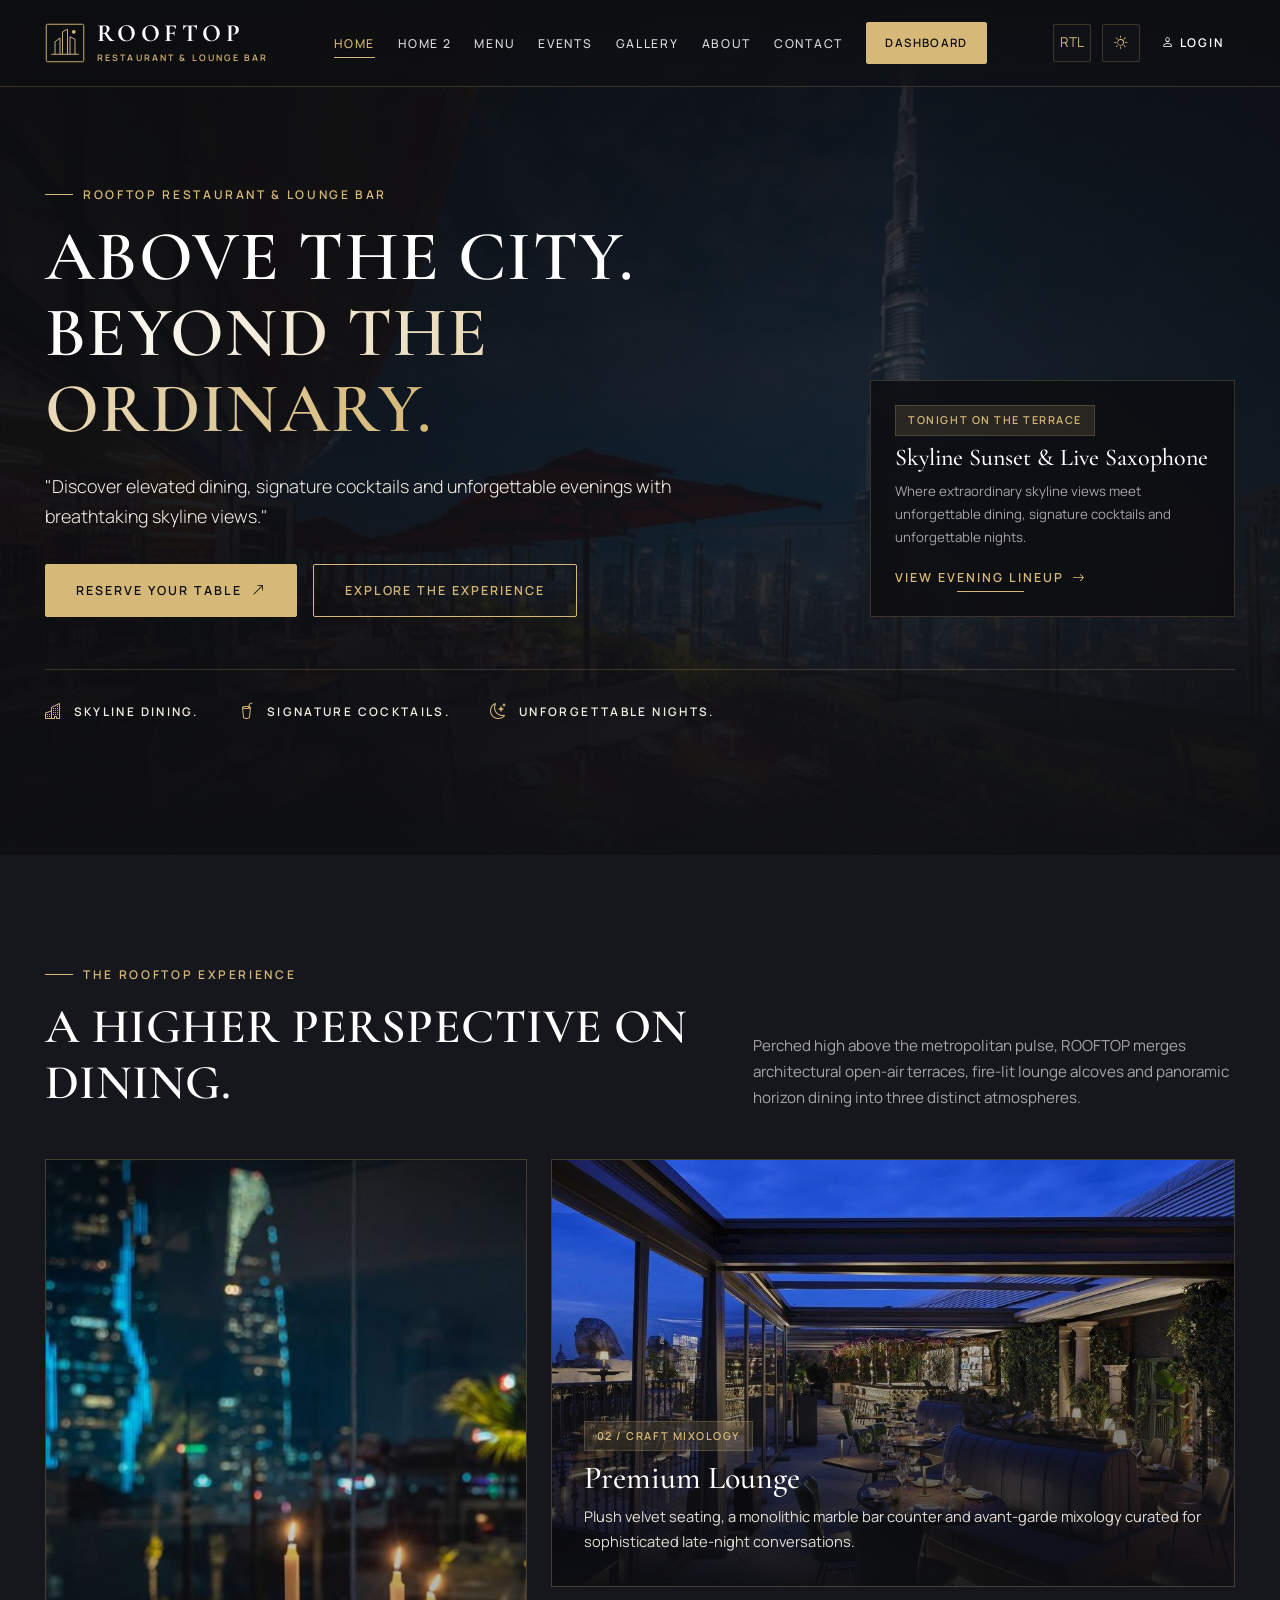
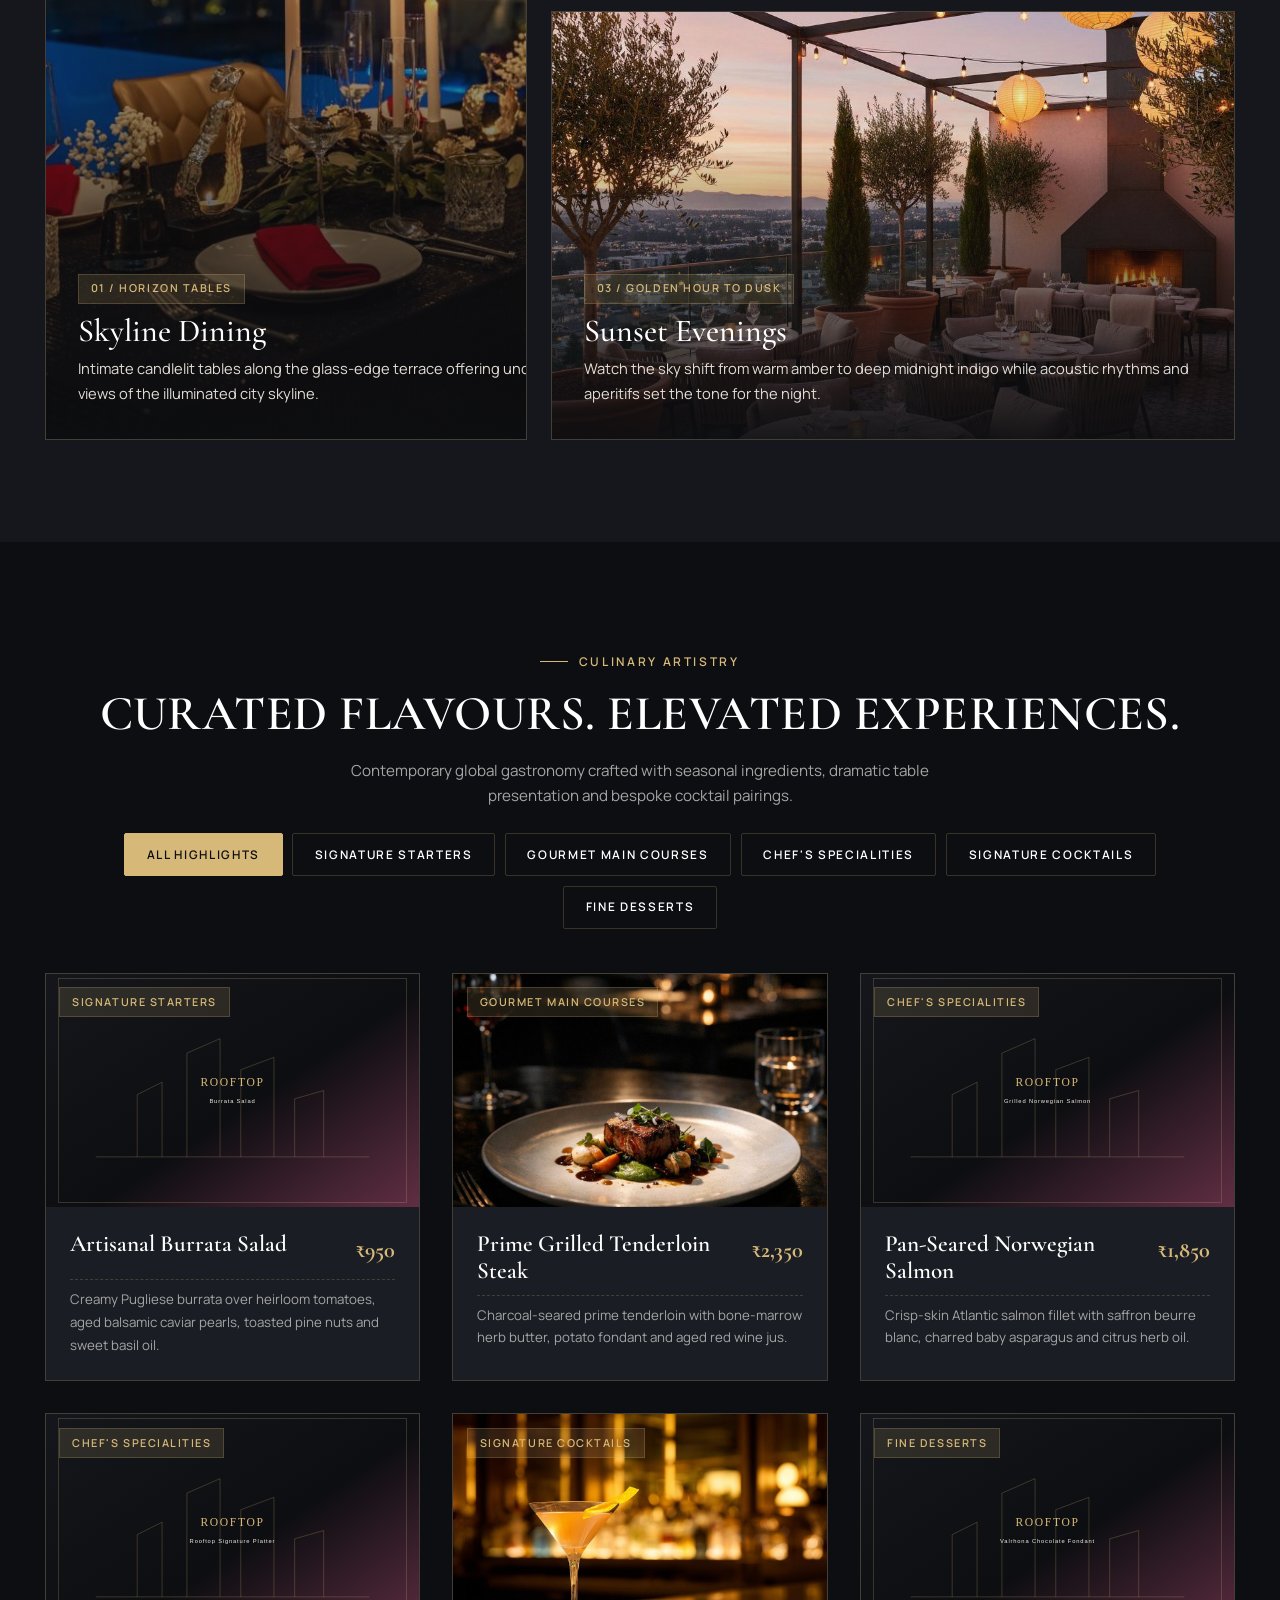
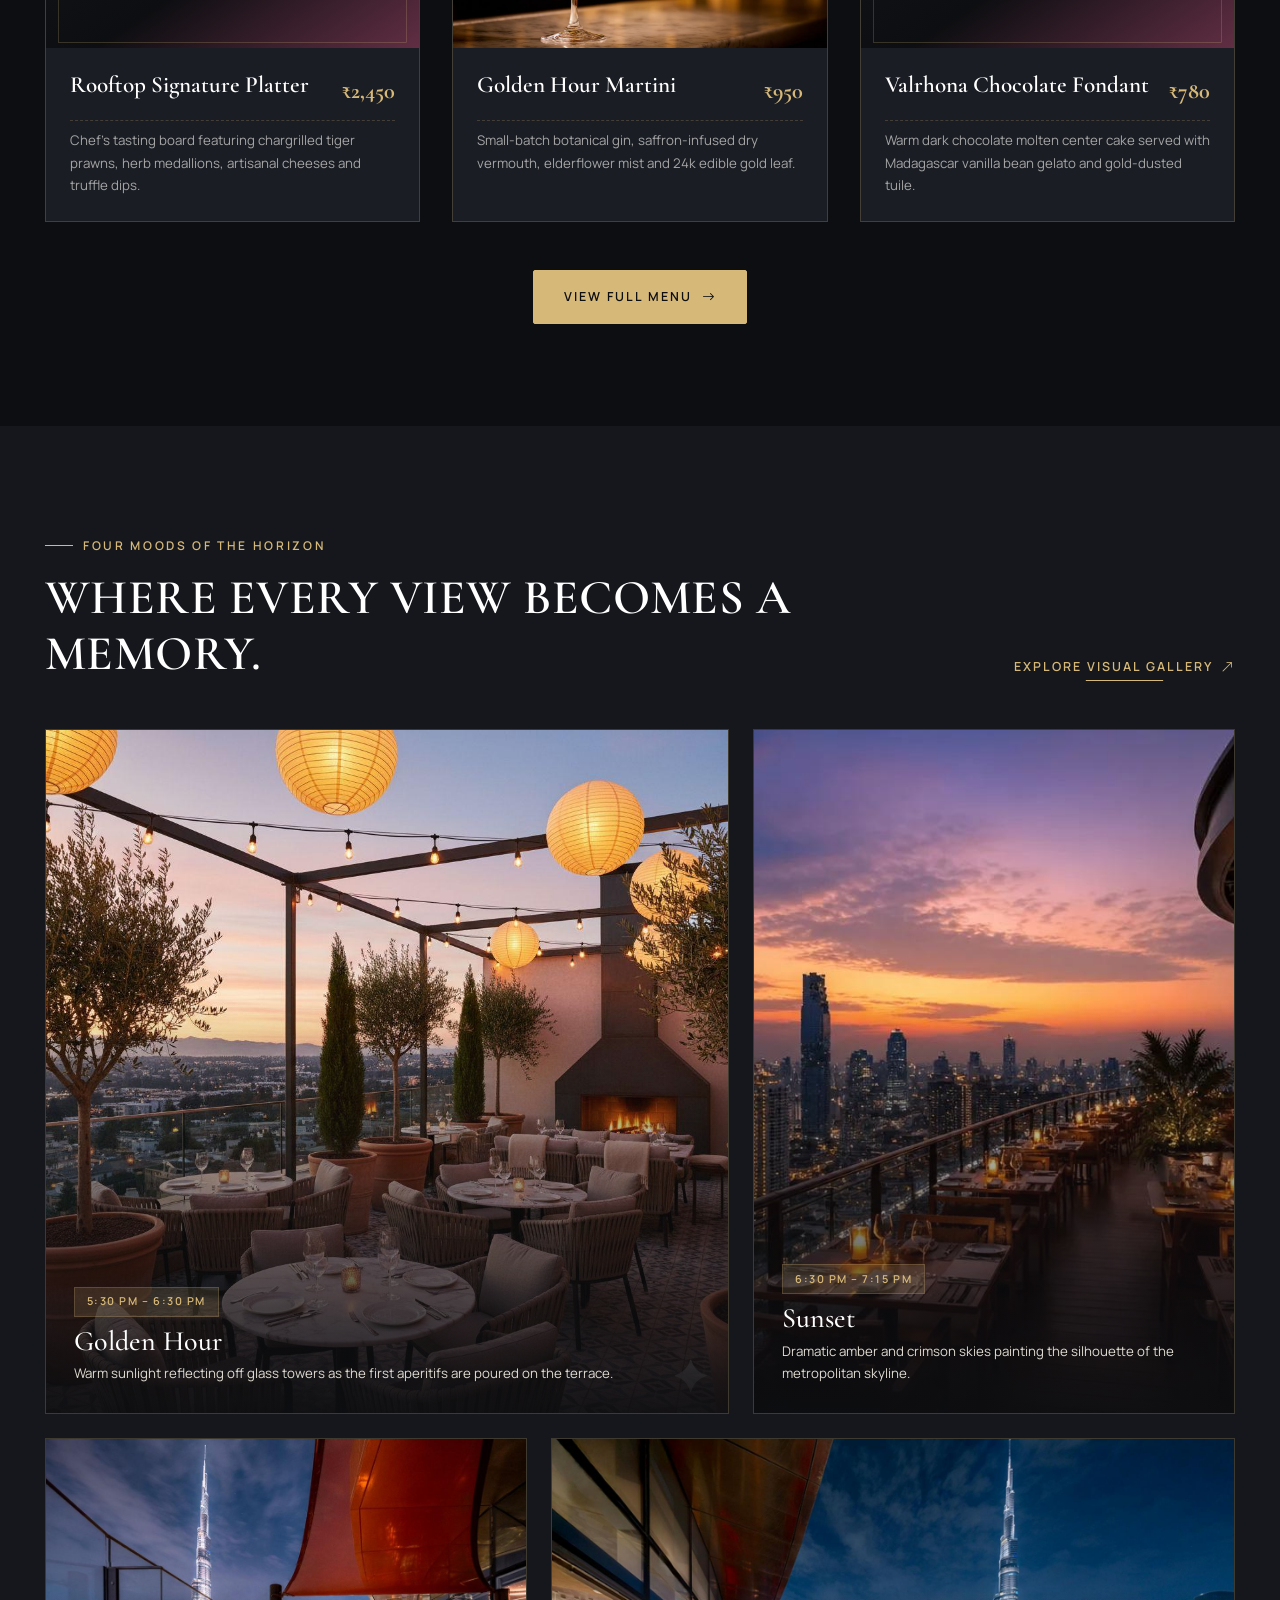
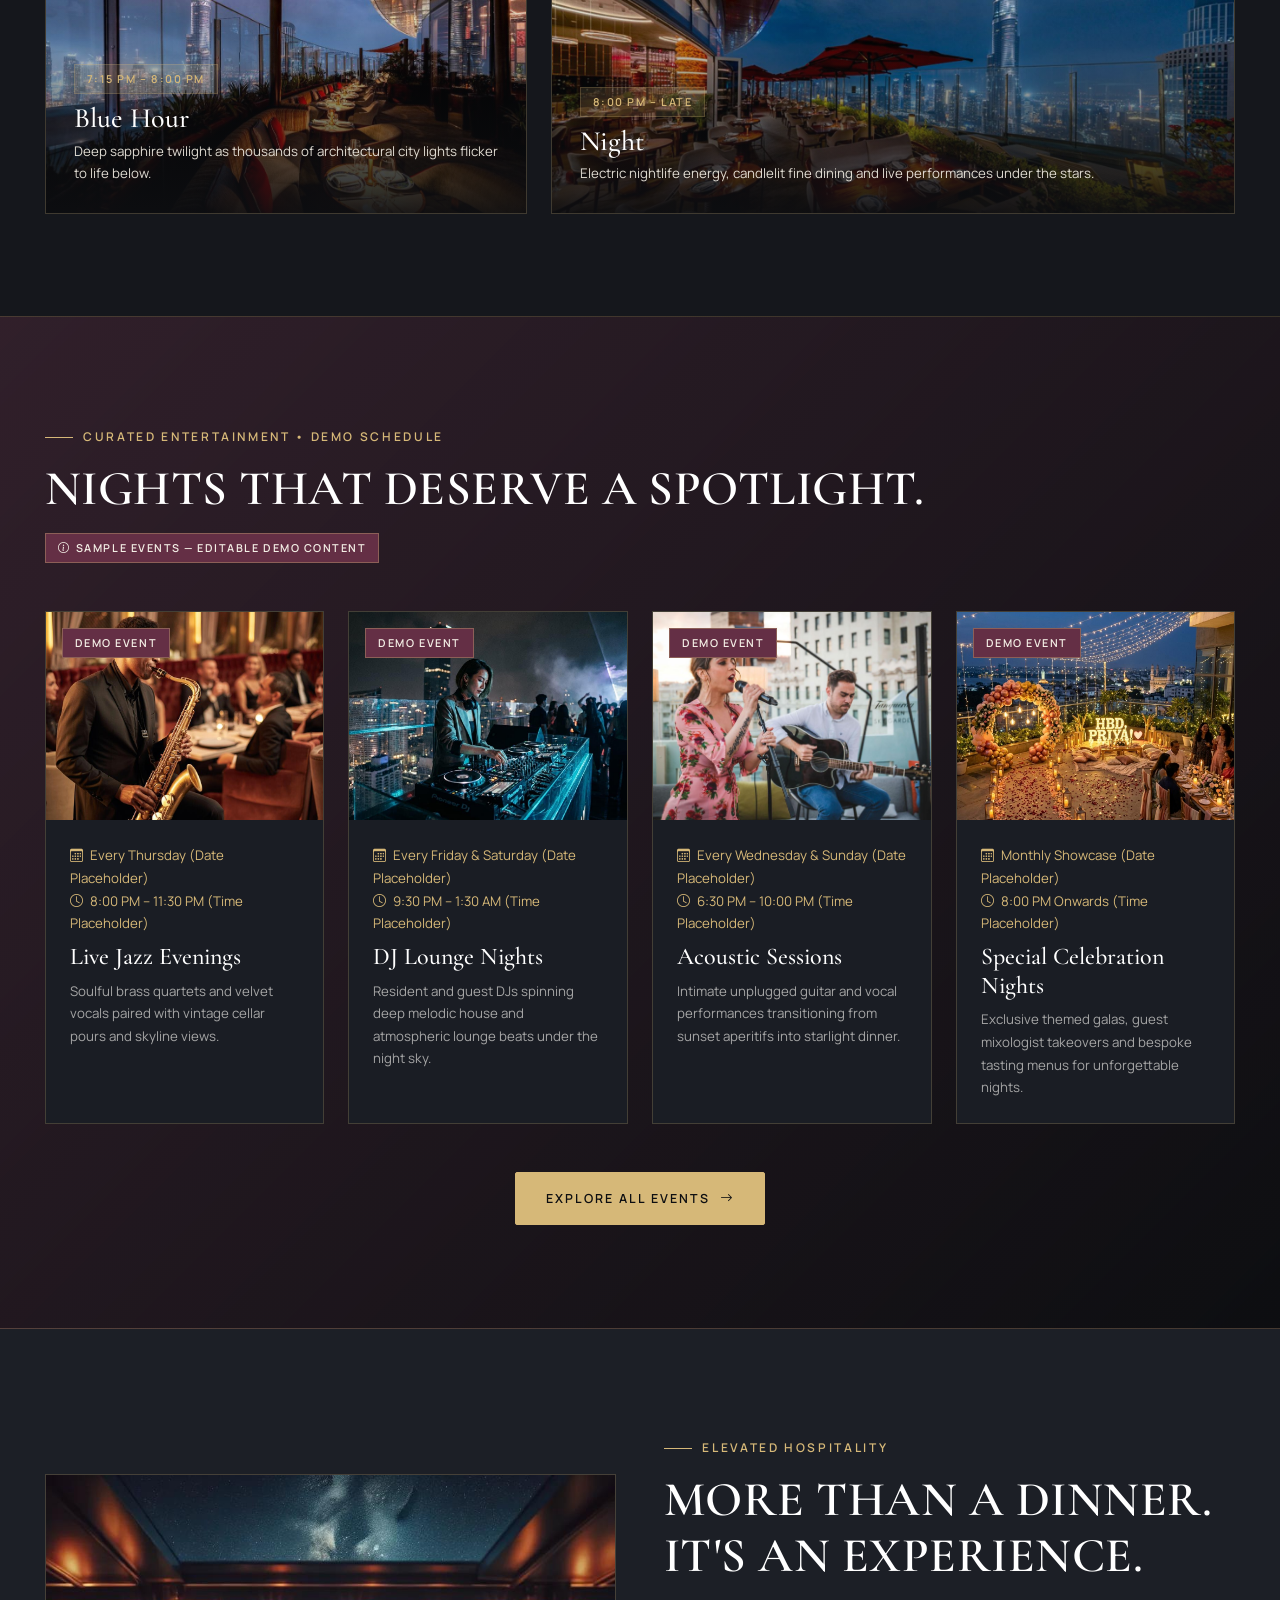
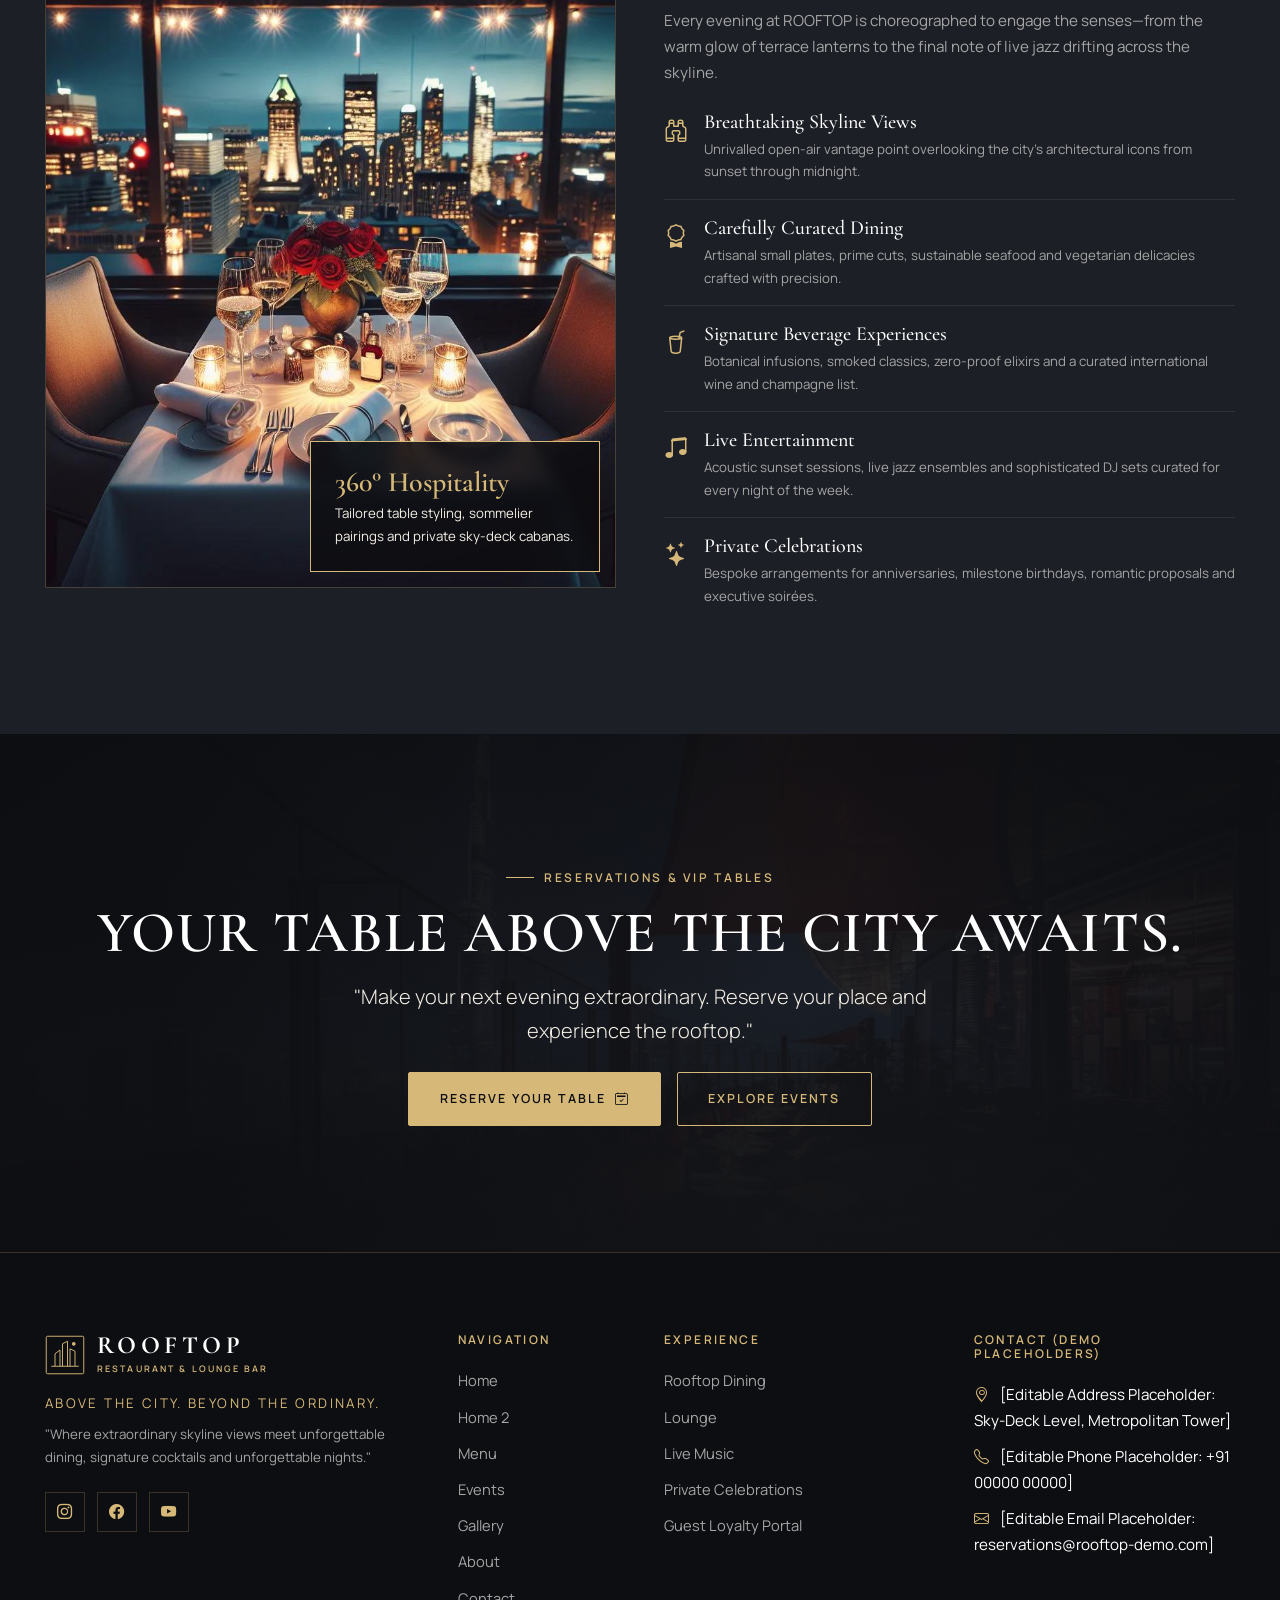
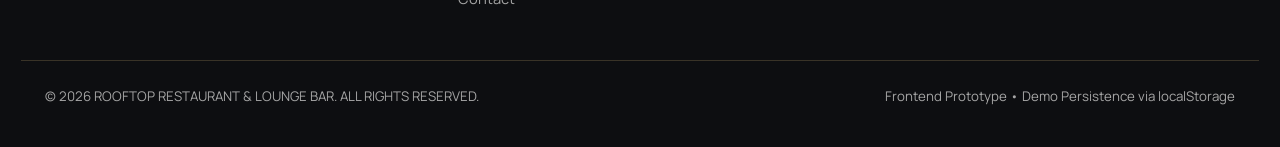
==== index.html @ e239f297 "Initial commit: Rooftop Restaurant & Lounge Bar luxury web experience" ====
<!DOCTYPE html>
<html lang="en" data-theme="dark" dir="ltr">
<head>
  <meta charset="UTF-8">
  <meta name="viewport" content="width=device-width, initial-scale=1.0">
  <title>ROOFTOP — Restaurant &amp; Lounge Bar | Above The City. Beyond The Ordinary.</title>
  <meta name="description" content="Where extraordinary skyline views meet unforgettable dining, signature cocktails and unforgettable nights.">
  <!-- Bootstrap 5 & Bootstrap Icons CDN -->
  <link href="https://cdn.jsdelivr.net/npm/bootstrap@5.3.3/dist/css/bootstrap.min.css" rel="stylesheet">
  <link href="https://cdn.jsdelivr.net/npm/bootstrap-icons@1.11.3/font/bootstrap-icons.min.css" rel="stylesheet">
  <!-- Custom Rooftop Stylesheet -->
  <link rel="stylesheet" href="assets/css/style.css">
</head>
<body>

  <!-- ========================================================================
       GLOBAL STICKY HEADER & NAVIGATION (SECTION 9)
       ======================================================================== -->
  <header class="site-header">
    <div class="container-luxury">
      <nav class="navbar-rooftop" aria-label="Primary Navigation">
        <!-- LEFT: Brand Logo -->
        <a href="index.html" class="brand-logo" aria-label="ROOFTOP Restaurant & Lounge Bar Home">
          <svg class="brand-logo-icon" viewBox="0 0 64 64" fill="none" xmlns="http://www.w3.org/2000/svg">
            <rect x="2" y="2" width="60" height="60" rx="2" stroke="#D6B878" stroke-width="1.5"/>
            <path d="M10 50H54" stroke="#D6B878" stroke-width="1.5"/>
            <path d="M16 50V30L24 24V50" stroke="#D6B878" stroke-width="1.5"/>
            <path d="M28 50V14L36 10V50" stroke="#D6B878" stroke-width="1.5"/>
            <path d="M40 50V22L48 26V50" stroke="#D6B878" stroke-width="1.5"/>
            <circle cx="46" cy="14" r="3" fill="#D6B878"/>
          </svg>
          <div class="brand-logo-text">
            <span class="brand-wordmark">ROOFTOP</span>
            <span class="brand-subtitle">RESTAURANT &amp; LOUNGE BAR</span>
          </div>
        </a>

        <!-- CENTER: Navigation Links -->
        <ul class="nav-center">
          <li><a href="index.html" class="nav-link-rooftop active">Home</a></li>
          <li><a href="home-2.html" class="nav-link-rooftop">Home 2</a></li>
          <li><a href="menu.html" class="nav-link-rooftop">Menu</a></li>
          <li><a href="events.html" class="nav-link-rooftop">Events</a></li>
          <li><a href="gallery.html" class="nav-link-rooftop">Gallery</a></li>
          <li><a href="about.html" class="nav-link-rooftop">About</a></li>
          <li><a href="contact.html" class="nav-link-rooftop">Contact</a></li>
          <li><a href="dashboard.html" class="btn-gold btn-header-reserve">Dashboard</a></li>
        </ul>

        <!-- RIGHT: Controls & CTA -->
        <div class="nav-actions">
          <button type="button" class="icon-btn" data-rtl-toggle title="Toggle LTR/RTL Direction">
            <span class="dir-label">RTL</span>
          </button>
          <button type="button" class="icon-btn" data-theme-toggle title="Toggle Dark/Light Mode">
            <i class="bi bi-sun"></i>
          </button>
          <a href="login.html" class="nav-login-link"><i class="bi bi-person me-1"></i>Login</a>
          <button type="button" class="hamburger-btn" id="mobileMenuOpenBtn" aria-label="Open Navigation Menu">
            <i class="bi bi-list"></i>
          </button>
        </div>
      </nav>
    </div>
  </header>

  <!-- Mobile Slide-Out Navigation Drawer -->
  <div class="mobile-menu-backdrop" id="mobileMenuBackdrop"></div>
  <aside class="mobile-menu-drawer" id="mobileMenuDrawer" aria-label="Mobile Navigation">
    <div>
      <div class="d-flex justify-content-between align-items-center pb-3 border-bottom" style="border-color: var(--subtle-border) !important;">
        <div class="brand-logo-text">
          <span class="brand-wordmark">ROOFTOP</span>
          <span class="brand-subtitle">RESTAURANT &amp; LOUNGE BAR</span>
        </div>
        <button type="button" class="icon-btn" id="mobileMenuCloseBtn" aria-label="Close Navigation Menu">
          <i class="bi bi-x-lg"></i>
        </button>
      </div>
      <ul class="mobile-nav-list">
        <li><a href="index.html" class="active">Home</a></li>
        <li><a href="home-2.html">Home 2</a></li>
        <li><a href="menu.html">Menu</a></li>
        <li><a href="events.html">Events</a></li>
        <li><a href="gallery.html">Gallery</a></li>
        <li><a href="about.html">About</a></li>
        <li><a href="contact.html">Contact</a></li>
        <li><a href="dashboard.html">Dashboard</a></li>
        <li><a href="login.html"><i class="bi bi-person-circle me-2" style="color:var(--champagne-gold);"></i>Guest Login</a></li>
      </ul>
    </div>
    <div class="pt-3 border-top" style="border-color: var(--subtle-border) !important;">
      <div class="d-flex gap-2 mb-3">
        <button type="button" class="btn-outline-gold w-50 py-2" data-theme-toggle>
          <i class="bi bi-sun"></i> <span class="theme-label">Light Mode</span>
        </button>
        <button type="button" class="btn-outline-gold w-50 py-2" data-rtl-toggle>
          <i class="bi bi-arrow-left-right"></i> <span class="dir-label">RTL</span>
        </button>
      </div>
      <a href="dashboard.html" class="btn-gold w-100">Dashboard</a>
    </div>
  </aside>

  <main>
    <!-- ======================================================================
         SECTION 1 – CINEMATIC HERO
         ====================================================================== -->
    <section class="hero-cinematic" id="hero">
      <img
        src="assets/images/wtPnq4hpp196-91-ut2gGsjUrIR59aaTPUdro5xaFZ3MXxIk5LQGh-nlsi5wlh050Wnr9Nrscggp65hdz1TJe1DiX3b5wiIQX87fMlU9rZaU2TKBKEePkoJ7aIToUZP4BgTIUWT-Yyx5eG5lmF3L7rHzE1V9vT93IIAErS6wLcA.jpg"
        alt="Luxury rooftop restaurant overlooking an illuminated metropolitan skyline at dusk"
        class="hero-bg-media"
      >
      <div class="hero-overlay"></div>
      <div class="container-luxury hero-content-wrap">
        <div class="row align-items-end g-5">
          <div class="col-lg-8 reveal-left">
            <span class="eyebrow-label">ROOFTOP RESTAURANT &amp; LOUNGE BAR</span>
            <h1 class="display-hero text-white mb-4">
              ABOVE THE CITY.<br><span class="shimmer-text">BEYOND THE ORDINARY.</span>
            </h1>
            <p class="lead mb-4" style="color: var(--text-secondary); max-width: 640px; font-size: clamp(1.05rem, 1.4vw, 1.28rem);">
              "Discover elevated dining, signature cocktails and unforgettable evenings with breathtaking skyline views."
            </p>
            <div class="d-flex flex-wrap gap-3 pt-2">
              <a href="dashboard.html#book-table" class="btn-gold glow-pulse">
                RESERVE YOUR TABLE <i class="bi bi-arrow-up-right"></i>
              </a>
              <a href="#rooftop-experience" class="btn-outline-gold">
                EXPLORE THE EXPERIENCE
              </a>
            </div>
          </div>
          <div class="col-lg-4 reveal-right">
            <div class="p-4 float-anim theme-overlay-box">
              <span class="badge-gold mb-2">TONIGHT ON THE TERRACE</span>
              <h2 class="h4 text-white mb-2">Skyline Sunset &amp; Live Saxophone</h2>
              <p class="small mb-3" style="color: var(--text-muted);">
                Where extraordinary skyline views meet unforgettable dining, signature cocktails and unforgettable nights.
              </p>
              <a href="events.html" class="link-gold-underline">View Evening Lineup <i class="bi bi-arrow-right"></i></a>
            </div>
          </div>
        </div>

        <!-- Supporting Labels -->
        <div class="hero-pillars">
          <div class="hero-pillar-item">
            <i class="bi bi-buildings"></i>
            <span>SKYLINE DINING.</span>
          </div>
          <div class="hero-pillar-item">
            <i class="bi bi-cup-straw"></i>
            <span>SIGNATURE COCKTAILS.</span>
          </div>
          <div class="hero-pillar-item">
            <i class="bi bi-moon-stars"></i>
            <span>UNFORGETTABLE NIGHTS.</span>
          </div>
        </div>
      </div>
    </section>

    <!-- ======================================================================
         SECTION 2 – THE ROOFTOP EXPERIENCE
         ====================================================================== -->
    <section class="section-padding surface-charcoal" id="rooftop-experience">
      <div class="container-luxury">
        <div class="row align-items-end mb-5 reveal-up">
          <div class="col-lg-7">
            <span class="eyebrow-label">THE ROOFTOP EXPERIENCE</span>
            <h2 class="section-title mb-0">A HIGHER PERSPECTIVE ON DINING.</h2>
          </div>
          <div class="col-lg-5">
            <p class="mb-0">
              Perched high above the metropolitan pulse, ROOFTOP merges architectural open-air terraces, fire-lit lounge alcoves and panoramic horizon dining into three distinct atmospheres.
            </p>
          </div>
        </div>

        <!-- Asymmetric Editorial Composition -->
        <div class="row g-4 align-items-stretch">
          <div class="col-lg-5 reveal-up">
            <article class="experience-showcase-card h-100">
              <div class="experience-img-wrap h-100">
                <img src="assets/images/9_a25Sk84fpLwLm9EvDJhLbFu-DezkTgfqHV6uUKivLFZqjK034Hbjo_qLV6O387MBdL3p3_tE-PMVfAx8OQb3nfrAtUYyRsBMfPYI5VWofXwp_fUxAKQcLyDYmzSwnAg1P2krAx_73VXrEbLPAT2a9UuDPh-9XItAvQYSDtjpE.jpg" alt="Skyline Dining table arrangement overlooking city lights" loading="lazy">
                <div class="experience-card-overlay">
                  <span class="badge-gold align-self-start mb-2">01 / HORIZON TABLES</span>
                  <h3 class="h2">Skyline Dining</h3>
                  <p>Intimate candlelit tables along the glass-edge terrace offering unobstructed 270-degree views of the illuminated city skyline.</p>
                </div>
              </div>
            </article>
          </div>

          <div class="col-lg-7 d-flex flex-column justify-content-between gap-4">
            <article class="experience-showcase-card reveal-up">
              <div class="experience-img-wrap wide">
                <img src="assets/images/NejsC5A0WkcsnYjfz9y_bR_0hlGP7YRjYlTJ5cOm1K8CUF32fPviTnkYiNdeVoB3-_y02E7-h_iMXrbxmy-Or44icJA4lONGrlk-Qx9pMnCtBjZMl-aWF82gcgjWLyEgSeLuau9N_trTWT4uYEbvQLSSgwztFoABZaf24xrCPZunor6I.jpg" alt="Premium Lounge bar counter and ambient lighting" loading="lazy">
                <div class="experience-card-overlay">
                  <span class="badge-gold align-self-start mb-2">02 / CRAFT MIXOLOGY</span>
                  <h3 class="h2">Premium Lounge</h3>
                  <p>Plush velvet seating, a monolithic marble bar counter and avant-garde mixology curated for sophisticated late-night conversations.</p>
                </div>
              </div>
            </article>

            <article class="experience-showcase-card reveal-up">
              <div class="experience-img-wrap wide">
                <img src="assets/images/cfUvCSHR5Fb2Or1LKAvCDDzyltut0Zhfg8geh1tCizTgwVKBopi_Md0ItBJ26IUKwHvDoWYpd8iAVdRe2AXHqfQm0DZ7EM0JECvTSy2y4yYiGLYIySm0nDxQrp7zRJnFkgR-ZE79uZbbl9aNwJGsJgjxraBXN_kaepW2aLsnnQA.jpg" alt="Sunset Evenings on the open-air rooftop terrace" loading="lazy">
                <div class="experience-card-overlay">
                  <span class="badge-gold align-self-start mb-2">03 / GOLDEN HOUR TO DUSK</span>
                  <h3 class="h2">Sunset Evenings</h3>
                  <p>Watch the sky shift from warm amber to deep midnight indigo while acoustic rhythms and aperitifs set the tone for the night.</p>
                </div>
              </div>
            </article>
          </div>
        </div>
      </div>
    </section>

    <!-- ======================================================================
         SECTION 3 – SIGNATURE MENU HIGHLIGHTS
         ====================================================================== -->
    <section class="section-padding surface-deep-black" id="signature-menu">
      <div class="container-luxury">
        <div class="text-center max-w-700 mx-auto mb-4 reveal-up">
          <span class="eyebrow-label">CULINARY ARTISTRY</span>
          <h2 class="section-title mb-3">CURATED FLAVOURS. ELEVATED EXPERIENCES.</h2>
          <p class="mx-auto" style="max-width: 640px;">
            Contemporary global gastronomy crafted with seasonal ingredients, dramatic table presentation and bespoke cocktail pairings.
          </p>
        </div>

        <!-- Category Filter Tabs -->
        <div class="filter-pills reveal-up" role="tablist" aria-label="Signature Menu Categories">
          <button type="button" class="filter-pill-btn active" data-home-menu-tab="all">All Highlights</button>
          <button type="button" class="filter-pill-btn" data-home-menu-tab="Signature Starters">Signature Starters</button>
          <button type="button" class="filter-pill-btn" data-home-menu-tab="Gourmet Main Courses">Gourmet Main Courses</button>
          <button type="button" class="filter-pill-btn" data-home-menu-tab="Chef's Specialities">Chef's Specialities</button>
          <button type="button" class="filter-pill-btn" data-home-menu-tab="Signature Cocktails">Signature Cocktails</button>
          <button type="button" class="filter-pill-btn" data-home-menu-tab="Fine Desserts">Fine Desserts</button>
        </div>

        <div class="menu-grid reveal-up">
          <!-- Item 1: Signature Starters -->
          <article class="menu-card" data-home-menu-item="Signature Starters">
            <div class="menu-card-media">
              <img src="https://images.unsplash.com/photo-1592417817098-8f3d691a4bf5?auto=format&fit=crop&w=900&q=80" alt="Burrata Salad" loading="lazy">
              <div class="menu-card-badges">
                <span class="badge-gold">Signature Starters</span>
              </div>
            </div>
            <div class="menu-card-body">
              <div class="menu-card-header">
                <h3 class="menu-card-title">Artisanal Burrata Salad</h3>
                <span class="menu-card-price">₹950</span>
              </div>
              <p class="mb-0 small">Creamy Pugliese burrata over heirloom tomatoes, aged balsamic caviar pearls, toasted pine nuts and sweet basil oil.</p>
            </div>
          </article>

          <!-- Item 2: Gourmet Main Courses -->
          <article class="menu-card" data-home-menu-item="Gourmet Main Courses">
            <div class="menu-card-media">
              <img src="assets/images/k-AcZ5I_xCdzUK6qS3OPQl_sP3-znJ6w_Fj4J7x6s0eTDowMpckTkI8AaFqw_2YKT61NVF0XNHWdyUKSHWJDs81dH5TLZIoFPrZWX9sZy4ZVBgHExHcyO-nIFj_JHgNbTenyzncS4XMivzRb54Z1jnn8Zo6J0s6vxsKbGS4OyTg.jpg" alt="Premium Grilled Steak" loading="lazy">
              <div class="menu-card-badges">
                <span class="badge-gold">Gourmet Main Courses</span>
              </div>
            </div>
            <div class="menu-card-body">
              <div class="menu-card-header">
                <h3 class="menu-card-title">Prime Grilled Tenderloin Steak</h3>
                <span class="menu-card-price">₹2,350</span>
              </div>
              <p class="mb-0 small">Charcoal-seared prime tenderloin with bone-marrow herb butter, potato fondant and aged red wine jus.</p>
            </div>
          </article>

          <!-- Item 3: Chef's Specialities -->
          <article class="menu-card" data-home-menu-item="Chef's Specialities">
            <div class="menu-card-media">
              <img src="https://images.unsplash.com/photo-1467003909585-2f8a72700288?auto=format&fit=crop&w=900&q=80" alt="Grilled Norwegian Salmon" loading="lazy">
              <div class="menu-card-badges">
                <span class="badge-gold">Chef's Specialities</span>
              </div>
            </div>
            <div class="menu-card-body">
              <div class="menu-card-header">
                <h3 class="menu-card-title">Pan-Seared Norwegian Salmon</h3>
                <span class="menu-card-price">₹1,850</span>
              </div>
              <p class="mb-0 small">Crisp-skin Atlantic salmon fillet with saffron beurre blanc, charred baby asparagus and citrus herb oil.</p>
            </div>
          </article>

          <!-- Item 4: Chef's Specialities -->
          <article class="menu-card" data-home-menu-item="Chef's Specialities">
            <div class="menu-card-media">
              <img src="https://images.unsplash.com/photo-1544025162-d76694265947?auto=format&fit=crop&w=900&q=80" alt="Rooftop Signature Platter" loading="lazy">
              <div class="menu-card-badges">
                <span class="badge-gold">Chef's Specialities</span>
              </div>
            </div>
            <div class="menu-card-body">
              <div class="menu-card-header">
                <h3 class="menu-card-title">Rooftop Signature Platter</h3>
                <span class="menu-card-price">₹2,450</span>
              </div>
              <p class="mb-0 small">Chef's tasting board featuring chargrilled tiger prawns, herb medallions, artisanal cheeses and truffle dips.</p>
            </div>
          </article>

          <!-- Item 5: Signature Cocktails -->
          <article class="menu-card" data-home-menu-item="Signature Cocktails">
            <div class="menu-card-media">
              <img src="assets/images/yUOzSeD2BsRGD1266R32esVtZPlnvBnt3LszlGcc9srn8Eap5vTVLKJVOqeCIGBq5fZ3usxZorpCKE5yrRONmllMTlYXHGeLTJS6XPxcAbXqd_CuVLhXunZpQCw0g7CFpuCvVroPMqqEXfRy3UUCLVmTEjBdRPVkILim1OlGftU.jpg" alt="Golden Hour Martini" loading="lazy">
              <div class="menu-card-badges">
                <span class="badge-gold">Signature Cocktails</span>
              </div>
            </div>
            <div class="menu-card-body">
              <div class="menu-card-header">
                <h3 class="menu-card-title">Golden Hour Martini</h3>
                <span class="menu-card-price">₹950</span>
              </div>
              <p class="mb-0 small">Small-batch botanical gin, saffron-infused dry vermouth, elderflower mist and 24k edible gold leaf.</p>
            </div>
          </article>

          <!-- Item 6: Fine Desserts -->
          <article class="menu-card" data-home-menu-item="Fine Desserts">
            <div class="menu-card-media">
              <img src="https://images.unsplash.com/photo-1606313564200-e75d5e30476c?auto=format&fit=crop&w=900&q=80" alt="Valrhona Chocolate Fondant" loading="lazy">
              <div class="menu-card-badges">
                <span class="badge-gold">Fine Desserts</span>
              </div>
            </div>
            <div class="menu-card-body">
              <div class="menu-card-header">
                <h3 class="menu-card-title">Valrhona Chocolate Fondant</h3>
                <span class="menu-card-price">₹780</span>
              </div>
              <p class="mb-0 small">Warm dark chocolate molten center cake served with Madagascar vanilla bean gelato and gold-dusted tuile.</p>
            </div>
          </article>
        </div>

        <div class="text-center mt-5 reveal-up">
          <a href="menu.html" class="btn-gold">
            VIEW FULL MENU <i class="bi bi-arrow-right"></i>
          </a>
        </div>
      </div>
    </section>

    <!-- ======================================================================
         SECTION 4 – SKYLINE AND ATMOSPHERE
         ====================================================================== -->
    <section class="section-padding surface-charcoal" id="skyline-atmosphere">
      <div class="container-luxury">
        <div class="row align-items-end mb-5 reveal-up">
          <div class="col-lg-8">
            <span class="eyebrow-label">FOUR MOODS OF THE HORIZON</span>
            <h2 class="section-title mb-0">WHERE EVERY VIEW BECOMES A MEMORY.</h2>
          </div>
          <div class="col-lg-4 text-lg-end">
            <a href="gallery.html" class="link-gold-underline">Explore Visual Gallery <i class="bi bi-arrow-up-right"></i></a>
          </div>
        </div>

        <div class="skyline-time-grid reveal-up">
          <!-- Golden Hour -->
          <div class="skyline-slot span-7">
            <img src="assets/images/cfUvCSHR5Fb2Or1LKAvCDDzyltut0Zhfg8geh1tCizTgwVKBopi_Md0ItBJ26IUKwHvDoWYpd8iAVdRe2AXHqfQm0DZ7EM0JECvTSy2y4yYiGLYIySm0nDxQrp7zRJnFkgR-ZE79uZbbl9aNwJGsJgjxraBXN_kaepW2aLsnnQA.jpg" alt="Golden Hour rooftop terrace glow" loading="lazy">
            <div class="skyline-caption">
              <span class="badge-gold align-self-start mb-2">5:30 PM – 6:30 PM</span>
              <h3 class="h3 text-white mb-1">Golden Hour</h3>
              <p class="small text-white-50 mb-0">Warm sunlight reflecting off glass towers as the first aperitifs are poured on the terrace.</p>
            </div>
          </div>

          <!-- Sunset -->
          <div class="skyline-slot span-5">
            <img src="assets/images/pUze8Xur_eIoprbmpwhJGu_3Tl0BeHYCyN9rIl5CagB1LhcPcaKsM5thmMiY3tO_UBvTVUYOUsc_-MN8tLmpJzRj-wYoBSYh-3iUyU2y0Oz9Az6dljd3wR7Hknr3t1JXvMH3QlVoIK0nRMG9e8eoPNJ6AUaDyo3eDWtCBBbWLpQ.jpg" alt="Crimson Sunset horizon from rooftop" loading="lazy">
            <div class="skyline-caption">
              <span class="badge-gold align-self-start mb-2">6:30 PM – 7:15 PM</span>
              <h3 class="h3 text-white mb-1">Sunset</h3>
              <p class="small text-white-50 mb-0">Dramatic amber and crimson skies painting the silhouette of the metropolitan skyline.</p>
            </div>
          </div>

          <!-- Blue Hour -->
          <div class="skyline-slot span-5">
            <img src="assets/images/0LTb-WTREsjRSOHEOMyrggHppQUwjyIWcSTL70g_yfp6JXqwMMPpysvYrDSmUCuh1XWu3reJ1O5-1rHXuNfjXCk1OeGma-LEvILUbqRypuSqwYV0lNZebDV8yTDGE5ejCdoCOxoLKWf_srsMzIiU0FaElUl77eFP91n0k8lXTGc.jpg" alt="Twilight Blue Hour city lights awakening" loading="lazy">
            <div class="skyline-caption">
              <span class="badge-gold align-self-start mb-2">7:15 PM – 8:00 PM</span>
              <h3 class="h3 text-white mb-1">Blue Hour</h3>
              <p class="small text-white-50 mb-0">Deep sapphire twilight as thousands of architectural city lights flicker to life below.</p>
            </div>
          </div>

          <!-- Night -->
          <div class="skyline-slot span-7">
            <img src="assets/images/wtPnq4hpp196-91-ut2gGsjUrIR59aaTPUdro5xaFZ3MXxIk5LQGh-nlsi5wlh050Wnr9Nrscggp65hdz1TJe1DiX3b5wiIQX87fMlU9rZaU2TKBKEePkoJ7aIToUZP4BgTIUWT-Yyx5eG5lmF3L7rHzE1V9vT93IIAErS6wLcA.jpg" alt="Nighttime rooftop dining and lounge atmosphere" loading="lazy">
            <div class="skyline-caption">
              <span class="badge-gold align-self-start mb-2">8:00 PM – LATE</span>
              <h3 class="h3 text-white mb-1">Night</h3>
              <p class="small text-white-50 mb-0">Electric nightlife energy, candlelit fine dining and live performances under the stars.</p>
            </div>
          </div>
        </div>

      </div>
    </section>

    <!-- ======================================================================
         SECTION 5 – UPCOMING EVENTS
         ====================================================================== -->
    <section class="section-padding surface-burgundy-accent" id="upcoming-events">
      <div class="container-luxury">
        <div class="d-flex flex-wrap justify-content-between align-items-end gap-3 mb-5 reveal-up">
          <div>
            <span class="eyebrow-label">CURATED ENTERTAINMENT • DEMO SCHEDULE</span>
            <h2 class="section-title mb-0">NIGHTS THAT DESERVE A SPOTLIGHT.</h2>
          </div>
          <span class="badge-demo"><i class="bi bi-info-circle"></i> Sample Events — Editable Demo Content</span>
        </div>

        <div class="row g-4 reveal-up">
          <!-- Event 1 -->
          <div class="col-md-6 col-xl-3">
            <article class="event-poster-card h-100">
              <div class="event-poster-img">
                <img src="assets/images/RZ25x8DjtcADh5QeWhENluw_3zAQIJsvYILDdgLY4gjlPlcpRKzR-3qlLYIrw_CWIY6112WpiWZ5favVmMtxrxRNDkXIIvAlyzOQzKfME3UT9uWGK8klU5ARIhL5zAVGY34cHg0UyWYvUqCOKKDFb7xJeGziblY8MyaEIZ-Z2_bdwbm5.jpg" alt="Live Jazz Evenings performance" loading="lazy">
                <div class="position-absolute top-0 start-0 m-3">
                  <span class="badge-demo">DEMO EVENT</span>
                </div>
              </div>
              <div class="p-4 d-flex flex-column flex-grow-1">
                <div class="small mb-2" style="color: var(--champagne-gold);">
                  <i class="bi bi-calendar3 me-1"></i> Every Thursday (Date Placeholder)<br>
                  <i class="bi bi-clock me-1"></i> 8:00 PM – 11:30 PM (Time Placeholder)
                </div>
                <h3 class="h4 mb-2">Live Jazz Evenings</h3>
                <p class="small mb-0 flex-grow-1">Soulful brass quartets and velvet vocals paired with vintage cellar pours and skyline views.</p>
              </div>
            </article>
          </div>

          <!-- Event 2 -->
          <div class="col-md-6 col-xl-3">
            <article class="event-poster-card h-100">
              <div class="event-poster-img">
                <img src="assets/images/Ss9y01lCzCKlU2tG9QD8VU_5Nbd1OxO7rnibxMKAlrEor2Xle9_8ckORHi_V89_v89watF-MB9LI-yoC6hLrpuusu8jcaQfatitkA9mZeGG1TBloT8HvPKCrUGyAyIrYOPb9OeexGq-NCEzTaDOQrjuEhNJD5_70bEaTjcvP8kc.jpg" alt="DJ Lounge Nights" loading="lazy">
                <div class="position-absolute top-0 start-0 m-3">
                  <span class="badge-demo">DEMO EVENT</span>
                </div>
              </div>
              <div class="p-4 d-flex flex-column flex-grow-1">
                <div class="small mb-2" style="color: var(--champagne-gold);">
                  <i class="bi bi-calendar3 me-1"></i> Every Friday &amp; Saturday (Date Placeholder)<br>
                  <i class="bi bi-clock me-1"></i> 9:30 PM – 1:30 AM (Time Placeholder)
                </div>
                <h3 class="h4 mb-2">DJ Lounge Nights</h3>
                <p class="small mb-0 flex-grow-1">Resident and guest DJs spinning deep melodic house and atmospheric lounge beats under the night sky.</p>
              </div>
            </article>
          </div>

          <!-- Event 3 -->
          <div class="col-md-6 col-xl-3">
            <article class="event-poster-card h-100">
              <div class="event-poster-img">
                <img src="assets/images/AUyNX-TjOq1BqzDUzvah1E7KIeIhG6IjVkAUdhYrZEr01qk2gxDLTxHIPj4Ua7T-U9cXLfGBArXraKLPz7oAKkQwOZSutDGQjb1P8d-U4qmP2gDIPHJt0fRNCSj9vZS3vwkQBYwLThayfHtk30zPPCZl2NKXSGMuTdXdSsvWny8.jpg" alt="Acoustic Sessions" loading="lazy">
                <div class="position-absolute top-0 start-0 m-3">
                  <span class="badge-demo">DEMO EVENT</span>
                </div>
              </div>
              <div class="p-4 d-flex flex-column flex-grow-1">
                <div class="small mb-2" style="color: var(--champagne-gold);">
                  <i class="bi bi-calendar3 me-1"></i> Every Wednesday &amp; Sunday (Date Placeholder)<br>
                  <i class="bi bi-clock me-1"></i> 6:30 PM – 10:00 PM (Time Placeholder)
                </div>
                <h3 class="h4 mb-2">Acoustic Sessions</h3>
                <p class="small mb-0 flex-grow-1">Intimate unplugged guitar and vocal performances transitioning from sunset aperitifs into starlight dinner.</p>
              </div>
            </article>
          </div>

          <!-- Event 4 -->
          <div class="col-md-6 col-xl-3">
            <article class="event-poster-card h-100">
              <div class="event-poster-img">
                <img src="assets/images/drNFxgCDI8BfXhM_YaRIJbuZDghXmxLAVrBPlcLUXvKmLEz_NIKwx92BDuFWVrZJpiNPeYammyOv4wCvu9q78PMFrR4VP-8stzR2_gpN_dO1rPoej7tTzuq7Kymc4Jkw7H6GQIdulJNvw0mSBXrnZIr2yhLmU3QiMtK9-43Due40_Zeq.jpg" alt="Special Celebration Nights" loading="lazy">
                <div class="position-absolute top-0 start-0 m-3">
                  <span class="badge-demo">DEMO EVENT</span>
                </div>
              </div>
              <div class="p-4 d-flex flex-column flex-grow-1">
                <div class="small mb-2" style="color: var(--champagne-gold);">
                  <i class="bi bi-calendar3 me-1"></i> Monthly Showcase (Date Placeholder)<br>
                  <i class="bi bi-clock me-1"></i> 8:00 PM Onwards (Time Placeholder)
                </div>
                <h3 class="h4 mb-2">Special Celebration Nights</h3>
                <p class="small mb-0 flex-grow-1">Exclusive themed galas, guest mixologist takeovers and bespoke tasting menus for unforgettable nights.</p>
              </div>
            </article>
          </div>
        </div>

        <div class="text-center mt-5 reveal-up">
          <a href="events.html" class="btn-gold">
            EXPLORE ALL EVENTS <i class="bi bi-arrow-right"></i>
          </a>
        </div>
      </div>
    </section>

    <!-- ======================================================================
         SECTION 6 – GUEST EXPERIENCE
         ====================================================================== -->
    <section class="section-padding surface-ivory" id="guest-experience">
      <div class="container-luxury">
        <div class="row g-5 align-items-center">
          <div class="col-lg-6 reveal-up">
            <div class="position-relative">
              <img
                src="assets/images/XhTFMLQC79Yq2zNbms0_y9ckcJxVg3eb_kLREhKRYr3ns_1dxnINSsfGCPXaQQ-L0gMixp-IWzegKZLuln6l9Du5JyL2FNbsKLWbpY86sBn8f-nypawrjg2faDNPrr4GIt3RgA64wLcT6PJMfuplVsZARHdAwslPgjR3DmriUyuShBLh.jpg"
                alt="Romantic rooftop dinner and private celebration setup"
                class="w-100"
                style="border: 1px solid var(--subtle-border); aspect-ratio: 4/5; object-fit: cover;"
                loading="lazy"
              >
              <div class="p-4 position-absolute bottom-0 end-0 m-3 d-none d-sm-block theme-overlay-box" style="max-width: 290px; border: 1px solid var(--champagne-gold);">
                <div class="font-heading h3 mb-1" style="color: var(--champagne-gold);">360° Hospitality</div>
                <p class="small mb-0" style="color: var(--text-secondary);">Tailored table styling, sommelier pairings and private sky-deck cabanas.</p>
              </div>
            </div>
          </div>

          <div class="col-lg-6 reveal-up">
            <span class="eyebrow-label">ELEVATED HOSPITALITY</span>
            <h2 class="section-title mb-4">MORE THAN A DINNER. IT'S AN EXPERIENCE.</h2>
            <p class="mb-4">
              Every evening at ROOFTOP is choreographed to engage the senses—from the warm glow of terrace lanterns to the final note of live jazz drifting across the skyline.
            </p>

            <div class="d-flex flex-column gap-3 mb-4">
              <div class="d-flex align-items-start gap-3 pb-3 border-bottom" style="border-color: var(--border-subtle) !important;">
                <i class="bi bi-binoculars fs-4" style="color: var(--champagne-gold);"></i>
                <div>
                  <h3 class="h5 mb-1">Breathtaking Skyline Views</h3>
                  <p class="small mb-0">Unrivalled open-air vantage point overlooking the city's architectural icons from sunset through midnight.</p>
                </div>
              </div>

              <div class="d-flex align-items-start gap-3 pb-3 border-bottom" style="border-color: var(--border-subtle) !important;">
                <i class="bi bi-award fs-4" style="color: var(--champagne-gold);"></i>
                <div>
                  <h3 class="h5 mb-1">Carefully Curated Dining</h3>
                  <p class="small mb-0">Artisanal small plates, prime cuts, sustainable seafood and vegetarian delicacies crafted with precision.</p>
                </div>
              </div>

              <div class="d-flex align-items-start gap-3 pb-3 border-bottom" style="border-color: var(--border-subtle) !important;">
                <i class="bi bi-cup-straw fs-4" style="color: var(--champagne-gold);"></i>
                <div>
                  <h3 class="h5 mb-1">Signature Beverage Experiences</h3>
                  <p class="small mb-0">Botanical infusions, smoked classics, zero-proof elixirs and a curated international wine and champagne list.</p>
                </div>
              </div>

              <div class="d-flex align-items-start gap-3 pb-3 border-bottom" style="border-color: var(--border-subtle) !important;">
                <i class="bi bi-music-note-beamed fs-4" style="color: var(--champagne-gold);"></i>
                <div>
                  <h3 class="h5 mb-1">Live Entertainment</h3>
                  <p class="small mb-0">Acoustic sunset sessions, live jazz ensembles and sophisticated DJ sets curated for every night of the week.</p>
                </div>
              </div>

              <div class="d-flex align-items-start gap-3">
                <i class="bi bi-stars fs-4" style="color: var(--champagne-gold);"></i>
                <div>
                  <h3 class="h5 mb-1">Private Celebrations</h3>
                  <p class="small mb-0">Bespoke arrangements for anniversaries, milestone birthdays, romantic proposals and executive soirées.</p>
                </div>
              </div>
            </div>
          </div>
        </div>
      </div>
    </section>

    <!-- ======================================================================
         SECTION 7 – FINAL RESERVATION CTA
         ====================================================================== -->
    <section class="section-padding position-relative overflow-hidden surface-deep-black" id="final-reservation-cta">
      <img
        src="assets/images/0LTb-WTREsjRSOHEOMyrggHppQUwjyIWcSTL70g_yfp6JXqwMMPpysvYrDSmUCuh1XWu3reJ1O5-1rHXuNfjXCk1OeGma-LEvILUbqRypuSqwYV0lNZebDV8yTDGE5ejCdoCOxoLKWf_srsMzIiU0FaElUl77eFP91n0k8lXTGc.jpg"
        alt="Nighttime rooftop terrace illuminated above the city"
        class="position-absolute top-0 start-0 w-100 h-100 object-fit-cover cta-bg-media"
        loading="lazy"
      >
      <div class="hero-overlay"></div>
      <div class="container-luxury position-relative z-2 text-center py-4 reveal-up">
        <span class="eyebrow-label">RESERVATIONS &amp; VIP TABLES</span>
        <h2 class="display-hero text-white mb-3" style="font-size: clamp(2.2rem, 4.5vw, 4rem);">
          YOUR TABLE ABOVE THE CITY AWAITS.
        </h2>
        <p class="lead mx-auto mb-4" style="color: var(--text-secondary); max-width: 650px;">
          "Make your next evening extraordinary. Reserve your place and experience the rooftop."
        </p>
        <div class="d-flex flex-wrap justify-content-center gap-3">
          <a href="dashboard.html#book-table" class="btn-gold">
            RESERVE YOUR TABLE <i class="bi bi-calendar2-check"></i>
          </a>
          <a href="events.html" class="btn-outline-gold">
            EXPLORE EVENTS
          </a>
        </div>
      </div>
    </section>
  </main>

  <!-- ========================================================================
       GLOBAL PREMIUM FOOTER (SECTION 34)
       ======================================================================== -->
  <footer class="site-footer">
    <div class="container-luxury">
      <div class="row g-5 pb-5 border-bottom" style="border-color: var(--subtle-border) !important;">
        <!-- Col 1: Brand Identity -->
        <div class="col-lg-4">
          <a href="index.html" class="brand-logo mb-3">
            <svg class="brand-logo-icon" viewBox="0 0 64 64" fill="none" xmlns="http://www.w3.org/2000/svg">
              <rect x="2" y="2" width="60" height="60" rx="2" stroke="#D6B878" stroke-width="1.5"/>
              <path d="M10 50H54" stroke="#D6B878" stroke-width="1.5"/>
              <path d="M16 50V30L24 24V50" stroke="#D6B878" stroke-width="1.5"/>
              <path d="M28 50V14L36 10V50" stroke="#D6B878" stroke-width="1.5"/>
              <path d="M40 50V22L48 26V50" stroke="#D6B878" stroke-width="1.5"/>
              <circle cx="46" cy="14" r="3" fill="#D6B878"/>
            </svg>
            <div class="brand-logo-text">
              <span class="brand-wordmark">ROOFTOP</span>
              <span class="brand-subtitle">RESTAURANT &amp; LOUNGE BAR</span>
            </div>
          </a>
          <p class="small text-uppercase mb-2" style="letter-spacing: 0.18em; color: var(--champagne-gold);">
            ABOVE THE CITY. BEYOND THE ORDINARY.
          </p>
          <p class="small mb-4">
            "Where extraordinary skyline views meet unforgettable dining, signature cocktails and unforgettable nights."
          </p>
          <div class="social-links">
            <a href="https://instagram.com" target="_blank" rel="noopener noreferrer" class="social-icon-link" aria-label="Instagram"><i class="bi bi-instagram"></i></a>
            <a href="https://facebook.com" target="_blank" rel="noopener noreferrer" class="social-icon-link" aria-label="Facebook"><i class="bi bi-facebook"></i></a>
            <a href="https://youtube.com" target="_blank" rel="noopener noreferrer" class="social-icon-link" aria-label="YouTube"><i class="bi bi-youtube"></i></a>
          </div>
        </div>

        <!-- Col 2: Navigation -->
        <div class="col-6 col-md-4 col-lg-2">
          <h3 class="footer-heading">Navigation</h3>
          <ul class="footer-links">
            <li><a href="index.html">Home</a></li>
            <li><a href="home-2.html">Home 2</a></li>
            <li><a href="menu.html">Menu</a></li>
            <li><a href="events.html">Events</a></li>
            <li><a href="gallery.html">Gallery</a></li>
            <li><a href="about.html">About</a></li>
            <li><a href="contact.html">Contact</a></li>
          </ul>
        </div>

        <!-- Col 3: Experience -->
        <div class="col-6 col-md-4 col-lg-3">
          <h3 class="footer-heading">Experience</h3>
          <ul class="footer-links">
            <li><a href="menu.html">Rooftop Dining</a></li>
            <li><a href="home-2.html#signature-experiences">Lounge</a></li>
            <li><a href="events.html">Live Music</a></li>
            <li><a href="dashboard.html#book-table">Private Celebrations</a></li>
            <li><a href="dashboard.html#loyalty">Guest Loyalty Portal</a></li>
          </ul>
        </div>

        <!-- Col 4: Contact Placeholders -->
        <div class="col-md-4 col-lg-3">
          <h3 class="footer-heading">Contact (Demo Placeholders)</h3>
          <ul class="footer-links">
            <li>
              <i class="bi bi-geo-alt me-2" style="color:var(--champagne-gold);"></i>
              <span>[Editable Address Placeholder: Sky-Deck Level, Metropolitan Tower]</span>
            </li>
            <li>
              <i class="bi bi-telephone me-2" style="color:var(--champagne-gold);"></i>
              <span>[Editable Phone Placeholder: +91 00000 00000]</span>
            </li>
            <li>
              <i class="bi bi-envelope me-2" style="color:var(--champagne-gold);"></i>
              <span>[Editable Email Placeholder: reservations@rooftop-demo.com]</span>
            </li>
          </ul>
        </div>
      </div>

      <div class="d-flex flex-wrap justify-content-between align-items-center pt-4 gap-3 small" style="color: var(--muted-grey);">
        <div>© 2026 ROOFTOP RESTAURANT &amp; LOUNGE BAR. ALL RIGHTS RESERVED.</div>
        <div>Frontend Prototype • Demo Persistence via localStorage</div>
      </div>
    </div>
  </footer>

  <!-- Bootstrap 5 JS Bundle & Main Script -->
  <script src="https://cdn.jsdelivr.net/npm/bootstrap@5.3.3/dist/js/bootstrap.bundle.min.js"></script>
  <script src="assets/js/main.js"></script>
</body>
</html>
---- assets/css/style.css ----
/* ==========================================================================
   ROOFTOP RESTAURANT & LOUNGE BAR — MASTER STYLESHEET
   Design Concept: Contemporary Rooftop Luxury × Skyline Dining × Nightlife
   Fonts: Cormorant Garamond (Headings) & Manrope (Body/Interface)
   ========================================================================== */

@import url('https://fonts.googleapis.com/css2?family=Cormorant+Garamond:ital,wght@0,400;0,500;0,600;0,700;1,400;1,600&family=Manrope:wght@300;400;500;600;700&display=swap');

:root {
  /* Core Brand Palette */
  --midnight-charcoal: #15171C;
  --deep-black: #0D0E11;
  --champagne-gold: #D6B878;
  --champagne-gold-hover: #E3C98F;
  --champagne-gold-muted: rgba(214, 184, 120, 0.14);
  --deep-burgundy: #642F45;
  --deep-burgundy-light: rgba(100, 47, 69, 0.28);
  --warm-ivory: #F4EFE6;
  --soft-white: #FFFFFF;
  --muted-grey: #A5A5A5;
  --subtle-border: rgba(214, 184, 120, 0.22);

  /* Theme Semantic Tokens (Default: Dark Mode) */
  --bg-primary: #15171C;
  --bg-secondary: #0D0E11;
  --bg-elevated: #1C1F26;
  --bg-surface-ivory: #F4EFE6;
  --text-Surface-ivory: #15171C;
  --text-primary: #FFFFFF;
  --text-secondary: #F4EFE6;
  --text-muted: #A5A5A5;
  --border-color: rgba(214, 184, 120, 0.22);
  --border-subtle: rgba(255, 255, 255, 0.08);
  --header-bg-scrolled: rgba(13, 14, 17, 0.94);
  --card-bg: #1A1D24;
  --input-bg: rgba(13, 14, 17, 0.75);
  --shadow-luxury: 0 20px 50px rgba(0, 0, 0, 0.55);

  /* Typography */
  --font-heading: 'Cormorant Garamond', Georgia, serif;
  --font-body: 'Manrope', -apple-system, BlinkMacSystemFont, sans-serif;

  /* Transitions */
  --transition-smooth: all 0.4s cubic-bezier(0.16, 1, 0.3, 1);
  --transition-fast: all 0.25s ease;
}

/* Light Mode Theme Overrides */
[data-theme="light"] {
  --bg-primary: #F4EFE6;
  --bg-secondary: #FAF7F2;
  --bg-elevated: #EAE2D3;
  --bg-surface-ivory: #EFE8DA;
  --text-Surface-ivory: #15171C;
  --text-primary: #15171C;
  --text-secondary: #22252C;
  --text-muted: #282C35;
  --muted-grey: #282C35;
  --champagne-gold: #9E7B32;
  --champagne-gold-hover: #846422;
  --champagne-gold-muted: rgba(158, 123, 50, 0.14);
  --subtle-border: rgba(158, 123, 50, 0.32);
  --border-color: rgba(158, 123, 50, 0.38);
  --border-subtle: rgba(21, 23, 28, 0.12);
  --header-bg-scrolled: rgba(244, 239, 230, 0.96);
  --card-bg: #FFFFFF;
  --input-bg: #FFFFFF;
  --shadow-luxury: 0 18px 40px rgba(21, 23, 28, 0.09);
}

/* ==========================================================================
   BASE & RESET
   ========================================================================== */
*, *::before, *::after {
  box-sizing: border-box;
}

html {
  scroll-behavior: smooth;
  overflow-x: hidden;
}

body {
  margin: 0;
  padding: 0;
  font-family: var(--font-body);
  font-weight: 400;
  font-size: clamp(0.95rem, 1vw, 1.05rem);
  line-height: 1.7;
  color: var(--text-primary);
  background-color: var(--bg-primary);
  overflow-x: hidden;
  transition: background-color 0.35s ease, color 0.35s ease;
}

h1, h2, h3, h4, h5, h6, .font-heading {
  font-family: var(--font-heading);
  font-weight: 600;
  line-height: 1.15;
  margin-block-start: 0;
  color: var(--text-primary);
}

.display-hero {
  font-size: clamp(2.5rem, 5.5vw, 5rem);
  font-weight: 600;
  letter-spacing: 0.02em;
  line-height: 1.08;
}

.section-title {
  font-size: clamp(2rem, 3.8vw, 3.35rem);
  font-weight: 600;
  letter-spacing: 0.01em;
}

.eyebrow-label {
  display: inline-flex;
  align-items: center;
  gap: 0.65rem;
  font-family: var(--font-body);
  font-size: 0.75rem;
  font-weight: 600;
  text-transform: uppercase;
  letter-spacing: 0.22em;
  color: var(--champagne-gold);
  margin-block-end: 0.85rem;
}

.eyebrow-label::before {
  content: "";
  display: inline-block;
  width: 28px;
  height: 1px;
  background-color: var(--champagne-gold);
}

p {
  margin-block-start: 0;
  color: var(--text-muted);
}

a {
  color: inherit;
  text-decoration: none;
  transition: var(--transition-fast);
}

img {
  max-width: 100%;
  height: auto;
  display: block;
}

/* Custom Container Widths */
.container-luxury {
  width: 100%;
  max-width: 1360px;
  margin-inline: auto;
  padding-inline: clamp(1rem, 3.5vw, 3rem);
}

.section-padding {
  padding-block: clamp(4.5rem, 8vw, 7.5rem);
}

/* Surface Variations — Theme-Aware (Dark in Dark Mode, Light in Light Mode) */
.surface-charcoal {
  background-color: var(--bg-primary);
  color: var(--text-primary);
}

.surface-deep-black {
  background-color: var(--bg-secondary);
  color: var(--text-primary);
}

.surface-ivory {
  background-color: var(--bg-elevated);
  color: var(--text-primary);
}

[data-theme="light"] .surface-ivory {
  background-color: #EAE2D3;
  color: var(--text-primary);
}

.surface-ivory h1,
.surface-ivory h2,
.surface-ivory h3,
.surface-ivory h4,
.surface-ivory h5,
.surface-ivory .section-title {
  color: var(--text-primary);
}

.surface-ivory p {
  color: var(--text-muted);
}

.surface-ivory .eyebrow-label {
  color: var(--champagne-gold);
}

.surface-ivory .eyebrow-label::before {
  background-color: var(--champagne-gold);
}

[data-theme="light"] .surface-ivory .eyebrow-label {
  color: var(--deep-burgundy);
}

[data-theme="light"] .surface-ivory .eyebrow-label::before {
  background-color: var(--deep-burgundy);
}

.surface-burgundy-accent {
  background: linear-gradient(135deg, rgba(100, 47, 69, 0.35) 0%, #0D0E11 100%);
  border-block: 1px solid var(--subtle-border);
  color: var(--text-primary);
}

[data-theme="light"] .surface-burgundy-accent {
  background: linear-gradient(135deg, #F3E5EC 0%, #EFE8DA 100%);
  color: var(--text-primary);
}

[data-theme="light"] .surface-burgundy-accent h1,
[data-theme="light"] .surface-burgundy-accent h2,
[data-theme="light"] .surface-burgundy-accent h3,
[data-theme="light"] .surface-burgundy-accent h4 {
  color: var(--text-primary) !important;
}

[data-theme="light"] .surface-burgundy-accent p {
  color: var(--text-muted) !important;
}

/* ==========================================================================
   BUTTONS & INTERACTIVE ELEMENTS
   ========================================================================== */
.btn-gold {
  display: inline-flex;
  align-items: center;
  justify-content: center;
  gap: 0.6rem;
  background-color: var(--champagne-gold);
  color: var(--deep-black) !important;
  font-family: var(--font-body);
  font-size: 0.78rem;
  font-weight: 600;
  text-transform: uppercase;
  letter-spacing: 0.16em;
  padding: 0.95rem 1.9rem;
  border: 1px solid var(--champagne-gold);
  border-radius: 2px;
  cursor: pointer;
  transition: var(--transition-smooth);
  white-space: nowrap;
}

.btn-gold:hover, .btn-gold:focus-visible {
  background-color: var(--champagne-gold-hover);
  border-color: var(--champagne-gold-hover);
  transform: translateY(-2px);
  box-shadow: 0 10px 25px rgba(214, 184, 120, 0.28);
}

.btn-outline-gold {
  display: inline-flex;
  align-items: center;
  justify-content: center;
  gap: 0.6rem;
  background-color: transparent;
  color: var(--champagne-gold) !important;
  font-family: var(--font-body);
  font-size: 0.78rem;
  font-weight: 600;
  text-transform: uppercase;
  letter-spacing: 0.16em;
  padding: 0.95rem 1.9rem;
  border: 1px solid var(--champagne-gold);
  border-radius: 2px;
  cursor: pointer;
  transition: var(--transition-smooth);
  white-space: nowrap;
}

.btn-outline-gold:hover, .btn-outline-gold:focus-visible {
  background-color: var(--champagne-gold);
  color: var(--deep-black) !important;
  transform: translateY(-2px);
}

.btn-burgundy {
  display: inline-flex;
  align-items: center;
  justify-content: center;
  gap: 0.5rem;
  background-color: var(--deep-burgundy);
  color: var(--soft-white) !important;
  font-size: 0.75rem;
  font-weight: 600;
  text-transform: uppercase;
  letter-spacing: 0.15em;
  padding: 0.85rem 1.6rem;
  border: 1px solid rgba(214, 184, 120, 0.35);
  border-radius: 2px;
  transition: var(--transition-smooth);
}

.btn-burgundy:hover {
  background-color: #7b3a55;
  border-color: var(--champagne-gold);
}

.link-gold-underline {
  position: relative;
  display: inline-flex;
  align-items: center;
  gap: 0.5rem;
  font-size: 0.78rem;
  font-weight: 600;
  text-transform: uppercase;
  letter-spacing: 0.16em;
  color: var(--champagne-gold);
  padding-block-end: 0.25rem;
}

.link-gold-underline::after {
  content: "";
  position: absolute;
  inset-block-end: 0;
  inset-inline-start: 0;
  width: 100%;
  height: 1px;
  background-color: var(--champagne-gold);
  transform: scaleX(0.35);
  transform-origin: inline-start;
  transition: transform 0.35s ease;
}

.link-gold-underline:hover::after {
  transform: scaleX(1);
}

/* Badges */
.badge-demo {
  display: inline-flex;
  align-items: center;
  gap: 0.35rem;
  font-size: 0.68rem;
  font-weight: 600;
  text-transform: uppercase;
  letter-spacing: 0.14em;
  padding: 0.3rem 0.75rem;
  background-color: var(--deep-burgundy);
  color: var(--warm-ivory);
  border: 1px solid rgba(214, 184, 120, 0.35);
}

.badge-gold {
  display: inline-flex;
  align-items: center;
  gap: 0.35rem;
  font-size: 0.68rem;
  font-weight: 600;
  text-transform: uppercase;
  letter-spacing: 0.14em;
  padding: 0.3rem 0.75rem;
  background-color: var(--champagne-gold-muted);
  color: var(--champagne-gold);
  border: 1px solid var(--subtle-border);
}

/* ==========================================================================
   GLOBAL STICKY HEADER & NAVIGATION (SECTION 9)
   ========================================================================== */
.site-header {
  position: fixed;
  inset-block-start: 0;
  inset-inline: 0;
  z-index: 1040;
  background: linear-gradient(180deg, rgba(13, 14, 17, 0.88) 0%, rgba(13, 14, 17, 0.35) 100%);
  backdrop-filter: blur(8px);
  border-block-end: 1px solid var(--subtle-border);
  transition: var(--transition-smooth);
}

.site-header.scrolled {
  background: var(--header-bg-scrolled);
  box-shadow: 0 10px 30px rgba(0, 0, 0, 0.45);
}

[data-theme="light"] .site-header,
[data-theme="light"] .site-header:not(.scrolled),
[data-theme="light"] .site-header.scrolled {
  background: rgba(244, 239, 230, 0.95);
  box-shadow: 0 8px 24px rgba(21, 23, 28, 0.08);
}

.navbar-rooftop {
  display: flex;
  align-items: center;
  justify-content: space-between;
  min-height: 86px;
  gap: 1rem;
}

/* Brand Logo */
.brand-logo {
  display: inline-flex;
  align-items: center;
  gap: 0.75rem;
  text-decoration: none;
  flex-shrink: 0;
}

.brand-logo-icon {
  width: 40px;
  height: 40px;
  flex-shrink: 0;
}

.brand-logo-text {
  display: flex;
  flex-direction: column;
}

.brand-wordmark {
  font-family: var(--font-heading);
  font-size: 1.55rem;
  font-weight: 700;
  letter-spacing: 0.18em;
  line-height: 1;
  color: var(--text-primary);
}

[data-theme="light"] .brand-wordmark {
  color: var(--text-primary);
}

.brand-subtitle {
  font-family: var(--font-body);
  font-size: 0.56rem;
  font-weight: 600;
  letter-spacing: 0.24em;
  text-transform: uppercase;
  color: var(--champagne-gold);
  margin-block-start: 0.22rem;
}

/* Center Nav Links */
.nav-center {
  display: flex;
  align-items: center;
  gap: clamp(0.9rem, 1.8vw, 2rem);
  list-style: none;
  margin: 0;
  padding: 0;
}

.nav-link-rooftop {
  position: relative;
  font-size: 0.76rem;
  font-weight: 500;
  text-transform: uppercase;
  letter-spacing: 0.14em;
  color: rgba(255, 255, 255, 0.85);
  padding-block: 0.4rem;
  white-space: nowrap;
}

[data-theme="light"] .nav-link-rooftop {
  color: var(--text-primary);
}

.nav-link-rooftop::after {
  content: "";
  position: absolute;
  inset-block-end: 0;
  inset-inline-start: 0;
  width: 100%;
  height: 1.5px;
  background-color: var(--champagne-gold);
  transform: scaleX(0);
  transform-origin: center;
  transition: transform 0.3s ease;
}

.nav-link-rooftop:hover,
.nav-link-rooftop.active {
  color: var(--champagne-gold) !important;
}

.nav-link-rooftop:hover::after,
.nav-link-rooftop.active::after {
  transform: scaleX(1);
}

/* Right Actions */
.nav-actions {
  display: flex;
  align-items: center;
  gap: 0.65rem;
  flex-shrink: 0;
}

.icon-btn {
  display: inline-flex;
  align-items: center;
  justify-content: center;
  width: 38px;
  height: 38px;
  border: 1px solid var(--subtle-border);
  background: rgba(21, 23, 28, 0.55);
  color: var(--champagne-gold);
  border-radius: 2px;
  font-size: 0.85rem;
  cursor: pointer;
  transition: var(--transition-fast);
}

[data-theme="light"] .icon-btn {
  background: rgba(21, 23, 28, 0.06);
  color: var(--text-primary);
}

.icon-btn:hover {
  background-color: var(--champagne-gold);
  color: var(--deep-black);
}

.nav-login-link {
  font-size: 0.75rem;
  font-weight: 600;
  text-transform: uppercase;
  letter-spacing: 0.14em;
  color: var(--text-primary);
  padding: 0.5rem 0.75rem;
  white-space: nowrap;
}

[data-theme="light"] .nav-login-link {
  color: var(--text-primary);
}

.nav-login-link:hover {
  color: var(--champagne-gold);
}

.btn-header-reserve {
  padding: 0.65rem 1.15rem;
  font-size: 0.72rem;
  white-space: nowrap;
  letter-spacing: 0.12em;
}

/* Mobile Hamburger & Slide-out Drawer */
.hamburger-btn {
  display: none;
  align-items: center;
  justify-content: center;
  width: 42px;
  height: 42px;
  border: 1px solid var(--subtle-border);
  background: var(--card-bg);
  color: var(--champagne-gold);
  font-size: 1.35rem;
  cursor: pointer;
  border-radius: 2px;
}

.mobile-menu-backdrop {
  position: fixed;
  inset: 0;
  background: rgba(0, 0, 0, 0.75);
  backdrop-filter: blur(4px);
  z-index: 1050;
  opacity: 0;
  visibility: hidden;
  transition: var(--transition-smooth);
}

.mobile-menu-backdrop.open {
  opacity: 1;
  visibility: visible;
}

.mobile-menu-drawer {
  position: fixed;
  inset-block: 0;
  inset-inline-end: 0;
  width: min(380px, 88vw);
  background-color: var(--bg-primary);
  color: var(--text-primary);
  border-inline-start: 1px solid var(--subtle-border);
  z-index: 1060;
  padding: 2rem 1.75rem;
  display: flex;
  flex-direction: column;
  justify-content: space-between;
  transform: translateX(100%);
  transition: transform 0.4s cubic-bezier(0.16, 1, 0.3, 1);
  overflow-y: auto;
}

[dir="rtl"] .mobile-menu-drawer {
  transform: translateX(-100%);
}

.mobile-menu-drawer.open {
  transform: translateX(0);
}

.mobile-nav-list {
  list-style: none;
  padding: 0;
  margin: 2rem 0;
  display: flex;
  flex-direction: column;
  gap: 0.85rem;
}

.mobile-nav-list a {
  display: block;
  font-family: var(--font-heading);
  font-size: 1.55rem;
  color: var(--text-primary);
  padding-block: 0.35rem;
  border-block-end: 1px solid var(--border-subtle);
}

.mobile-nav-list a.active,
.mobile-nav-list a:hover {
  color: var(--champagne-gold);
}

/* ==========================================================================
   HERO SECTIONS (HOME 1, HOME 2 & SUBPAGES)
   ========================================================================== */
.hero-cinematic {
  position: relative;
  min-height: 95vh;
  display: flex;
  align-items: center;
  padding-block: 8rem 5rem;
  background-color: var(--bg-secondary);
  color: var(--text-primary);
  overflow: hidden;
}

.hero-bg-media {
  position: absolute;
  inset: 0;
  width: 100%;
  height: 100%;
  object-fit: cover;
  transform: scale(1.04);
  animation: slowHeroZoom 18s ease-out forwards;
}

@keyframes slowHeroZoom {
  from { transform: scale(1.08); }
  to { transform: scale(1); }
}

.hero-overlay {
  position: absolute;
  inset: 0;
  background: radial-gradient(circle at 65% 40%, rgba(21, 23, 28, 0.42) 0%, rgba(13, 14, 17, 0.88) 75%),
              linear-gradient(180deg, rgba(13, 14, 17, 0.75) 0%, rgba(21, 23, 28, 0.6) 50%, rgba(21, 23, 28, 0.98) 100%);
}

[data-theme="light"] .hero-overlay {
  background: linear-gradient(90deg, rgba(244, 239, 230, 0.78) 0%, rgba(244, 239, 230, 0.55) 45%, rgba(244, 239, 230, 0.25) 100%),
              linear-gradient(180deg, rgba(244, 239, 230, 0.5) 0%, transparent 40%, rgba(244, 239, 230, 0.75) 100%);
}

.cta-bg-media {
  opacity: 0.35;
}

[data-theme="light"] .cta-bg-media {
  opacity: 0.6;
}

.hero-content-wrap {
  position: relative;
  z-index: 2;
  width: 100%;
}

.hero-pillars {
  display: flex;
  flex-wrap: wrap;
  gap: 1.5rem 2.5rem;
  margin-block-start: 3.25rem;
  padding-block-start: 1.75rem;
  border-block-start: 1px solid var(--subtle-border);
}

.hero-pillar-item {
  display: flex;
  align-items: center;
  gap: 0.65rem;
  font-size: 0.74rem;
  font-weight: 600;
  letter-spacing: 0.2em;
  text-transform: uppercase;
  color: var(--text-secondary);
}

.hero-pillar-item i {
  color: var(--champagne-gold);
  font-size: 1rem;
}

/* Subpage Hero */
.page-hero {
  position: relative;
  min-height: 56vh;
  display: flex;
  align-items: center;
  justify-content: center;
  text-align: center;
  padding-block: 8.5rem 4.5rem;
  background-color: var(--bg-secondary);
  color: var(--text-primary);
  overflow: hidden;
  border-block-end: 1px solid var(--subtle-border);
}

.page-hero .hero-bg-media {
  opacity: 0.55;
}

[data-theme="light"] .page-hero .hero-bg-media {
  opacity: 0.72;
}

[data-theme="light"] .page-hero .hero-overlay {
  background: radial-gradient(circle at center, rgba(244, 239, 230, 0.72) 0%, rgba(244, 239, 230, 0.45) 65%, rgba(244, 239, 230, 0.75) 100%);
}

.page-hero-content {
  position: relative;
  z-index: 2;
  max-width: 820px;
  margin-inline: auto;
}

/* Home 2 Split Editorial Hero */
.hero-editorial-split {
  position: relative;
  min-height: 94vh;
  padding-block-start: 86px;
  display: grid;
  grid-template-columns: 1.05fr 0.95fr;
  background-color: var(--bg-primary);
  color: var(--text-primary);
  border-block-end: 1px solid var(--subtle-border);
}

.hero-editorial-left {
  display: flex;
  flex-direction: column;
  justify-content: center;
  padding: clamp(2.5rem, 6vw, 6rem);
  position: relative;
}

.hero-editorial-right {
  position: relative;
  overflow: hidden;
  min-height: 520px;
}

.hero-editorial-right img {
  width: 100%;
  height: 100%;
  object-fit: cover;
}

.editorial-floating-card {
  position: absolute;
  inset-block-end: 2.5rem;
  inset-inline-start: 2.5rem;
  background: rgba(13, 14, 17, 0.9);
  backdrop-filter: blur(10px);
  border: 1px solid var(--subtle-border);
  padding: 1.35rem 1.75rem;
  max-width: 320px;
}

[data-theme="light"] .editorial-floating-card {
  background: rgba(255, 255, 255, 0.94);
  color: var(--text-primary);
  box-shadow: var(--shadow-luxury);
}

/* ==========================================================================
   EDITORIAL & ASYMMETRIC LAYOUTS
   ========================================================================== */
.asymmetric-grid {
  display: grid;
  grid-template-columns: repeat(12, 1fr);
  gap: 2rem;
  align-items: center;
}

.experience-showcase-card {
  position: relative;
  overflow: hidden;
  border: 1px solid var(--subtle-border);
  background-color: var(--card-bg);
  transition: var(--transition-smooth);
}

.experience-showcase-card:hover {
  border-color: var(--champagne-gold);
  transform: translateY(-6px);
}

.experience-img-wrap {
  position: relative;
  overflow: hidden;
  aspect-ratio: 4 / 5;
}

.experience-img-wrap.wide {
  aspect-ratio: 16 / 10;
}

.experience-img-wrap img {
  width: 100%;
  height: 100%;
  object-fit: cover;
  transition: transform 0.75s cubic-bezier(0.16, 1, 0.3, 1);
}

.experience-showcase-card:hover .experience-img-wrap img {
  transform: scale(1.06);
}

.experience-card-overlay {
  position: absolute;
  inset: 0;
  background: linear-gradient(180deg, rgba(13,14,17,0.05) 30%, rgba(13,14,17,0.94) 100%);
  display: flex;
  flex-direction: column;
  justify-content: flex-end;
  padding: 2rem;
}

.experience-card-overlay h2,
.experience-card-overlay h3 {
  color: #FFFFFF !important;
  margin-block-end: 0.4rem;
}

.experience-card-overlay p {
  color: rgba(244, 239, 230, 0.92) !important;
  margin-block-end: 0;
  font-size: 0.92rem;
}

[data-theme="light"] .experience-card-overlay {
  background: linear-gradient(180deg, rgba(244,239,230,0.0) 30%, rgba(244,239,230,0.88) 66%, rgba(244,239,230,0.99) 100%) !important;
}

[data-theme="light"] .experience-card-overlay h2,
[data-theme="light"] .experience-card-overlay h3 {
  color: #0D0E12 !important;
  font-weight: 700 !important;
}

[data-theme="light"] .experience-card-overlay p {
  color: #181B22 !important;
  font-weight: 500 !important;
}

/* ==========================================================================
   MENU CARDS & FILTERS
   ========================================================================== */
.filter-pills {
  display: flex;
  flex-wrap: wrap;
  gap: 0.6rem;
  justify-content: center;
  margin-block-end: 2.75rem;
}

.filter-pill-btn {
  background: transparent;
  border: 1px solid var(--subtle-border);
  color: var(--text-primary);
  font-size: 0.74rem;
  font-weight: 600;
  text-transform: uppercase;
  letter-spacing: 0.14em;
  padding: 0.65rem 1.35rem;
  cursor: pointer;
  transition: var(--transition-fast);
  border-radius: 2px;
}

.filter-pill-btn:hover,
.filter-pill-btn.active {
  background-color: var(--champagne-gold);
  border-color: var(--champagne-gold);
  color: var(--deep-black);
}

.menu-grid {
  display: grid;
  grid-template-columns: repeat(auto-fill, minmax(min(100%, 360px), 1fr));
  gap: 2rem;
}

.menu-card {
  display: flex;
  flex-direction: column;
  background-color: var(--card-bg);
  border: 1px solid var(--border-color);
  overflow: hidden;
  transition: var(--transition-smooth);
}

.menu-card:hover {
  border-color: var(--champagne-gold);
  box-shadow: var(--shadow-luxury);
  transform: translateY(-4px);
}

.menu-card-media {
  position: relative;
  aspect-ratio: 16 / 10;
  overflow: hidden;
}

.menu-card-media img {
  width: 100%;
  height: 100%;
  object-fit: cover;
  transition: transform 0.65s ease;
}

.menu-card:hover .menu-card-media img {
  transform: scale(1.06);
}

.menu-card-badges {
  position: absolute;
  inset-block-start: 0.85rem;
  inset-inline-start: 0.85rem;
  display: flex;
  gap: 0.45rem;
  z-index: 2;
}

.menu-fav-btn {
  position: absolute;
  inset-block-start: 0.85rem;
  inset-inline-end: 0.85rem;
  width: 36px;
  height: 36px;
  border-radius: 50%;
  background: rgba(13, 14, 17, 0.78);
  border: 1px solid var(--subtle-border);
  color: var(--soft-white);
  display: inline-flex;
  align-items: center;
  justify-content: center;
  cursor: pointer;
  z-index: 2;
  transition: var(--transition-fast);
}

.menu-fav-btn.active,
.menu-fav-btn:hover {
  color: var(--champagne-gold);
  border-color: var(--champagne-gold);
}

.veg-indicator {
  display: inline-flex;
  align-items: center;
  gap: 0.35rem;
  padding: 0.22rem 0.6rem;
  font-size: 0.65rem;
  font-weight: 700;
  text-transform: uppercase;
  letter-spacing: 0.1em;
  background: rgba(13, 14, 17, 0.85);
  color: #5CE68B;
  border: 1px solid rgba(92, 230, 139, 0.4);
}

.menu-card-body {
  padding: 1.5rem;
  display: flex;
  flex-direction: column;
  flex-grow: 1;
}

.menu-card-header {
  display: flex;
  justify-content: space-between;
  align-items: flex-start;
  gap: 1rem;
  margin-block-end: 0.5rem;
  border-block-end: 1px dashed var(--subtle-border);
  padding-block-end: 0.65rem;
}

.menu-card-title {
  font-family: var(--font-heading);
  font-size: 1.45rem;
  margin: 0;
}

.menu-card-price {
  font-family: var(--font-heading);
  font-size: 1.4rem;
  font-weight: 700;
  color: var(--champagne-gold);
  white-space: nowrap;
}

/* ==========================================================================
   SKYLINE ATMOSPHERE & GALLERY MASONRY
   ========================================================================== */
.skyline-time-grid {
  display: grid;
  grid-template-columns: repeat(12, 1fr);
  gap: 1.5rem;
}

.skyline-slot {
  position: relative;
  overflow: hidden;
  border: 1px solid var(--subtle-border);
  min-height: 360px;
}

.skyline-slot.span-7 { grid-column: span 7; }
.skyline-slot.span-5 { grid-column: span 5; }
.skyline-slot.span-6 { grid-column: span 6; }
.skyline-slot.span-4 { grid-column: span 4; }
.skyline-slot.span-8 { grid-column: span 8; }

.skyline-slot img {
  width: 100%;
  height: 100%;
  object-fit: cover;
  transition: transform 0.75s ease;
}

.skyline-slot:hover img {
  transform: scale(1.06);
}

.skyline-caption {
  position: absolute;
  inset: 0;
  background: linear-gradient(180deg, transparent 40%, rgba(13, 14, 17, 0.94) 100%);
  display: flex;
  flex-direction: column;
  justify-content: flex-end;
  padding: 1.75rem;
}

.skyline-caption h3,
.skyline-caption h4 {
  color: #FFFFFF !important;
}

.skyline-caption p,
.skyline-caption .text-white-50 {
  color: rgba(244, 239, 230, 0.9) !important;
}

[data-theme="light"] .skyline-caption {
  background: linear-gradient(180deg, rgba(244, 239, 230, 0.0) 30%, rgba(244, 239, 230, 0.88) 65%, rgba(244, 239, 230, 0.99) 100%) !important;
}

[data-theme="light"] .skyline-caption h3,
[data-theme="light"] .skyline-caption h4,
[data-theme="light"] .skyline-caption .text-white {
  color: #0D0E12 !important;
  font-weight: 700 !important;
}

[data-theme="light"] .skyline-caption p,
[data-theme="light"] .skyline-caption .text-white-50,
[data-theme="light"] .skyline-caption .small {
  color: #181B22 !important;
  font-weight: 500 !important;
}

/* Gallery Masonry */
.gallery-masonry {
  display: grid;
  grid-template-columns: repeat(auto-fill, minmax(min(100%, 320px), 1fr));
  grid-auto-rows: 270px;
  grid-auto-flow: dense;
  gap: 1.25rem;
}

.gallery-item {
  position: relative;
  overflow: hidden;
  border: 1px solid var(--subtle-border);
  cursor: pointer;
}

.gallery-item.tall {
  grid-row: span 2;
}

.gallery-item.wide {
  grid-column: span 2;
}

.gallery-item img {
  width: 100%;
  height: 100%;
  object-fit: cover;
  transition: transform 0.65s ease;
}

.gallery-item:hover img {
  transform: scale(1.07);
}

.gallery-hover-info {
  position: absolute;
  inset: 0;
  background: rgba(13, 14, 17, 0.72);
  display: flex;
  flex-direction: column;
  justify-content: flex-end;
  padding: 1.5rem;
  opacity: 0;
  transition: opacity 0.35s ease;
}

.gallery-hover-info h3,
.gallery-hover-info .h4 {
  color: #FFFFFF !important;
}

[data-theme="light"] .gallery-hover-info {
  background: rgba(244, 239, 230, 0.94);
}

[data-theme="light"] .gallery-hover-info h3,
[data-theme="light"] .gallery-hover-info .h4,
[data-theme="light"] .gallery-hover-info .text-white {
  color: #0D0E12 !important;
  font-weight: 700 !important;
}

.gallery-item:hover .gallery-hover-info {
  opacity: 1;
}

/* Lightbox Modal */
.lightbox-overlay {
  position: fixed;
  inset: 0;
  background: rgba(8, 9, 12, 0.95);
  z-index: 2000;
  display: flex;
  align-items: center;
  justify-content: center;
  opacity: 0;
  visibility: hidden;
  transition: var(--transition-smooth);
  padding: 2rem;
}

[data-theme="light"] .lightbox-overlay {
  background: rgba(244, 239, 230, 0.96);
}

.lightbox-overlay.active {
  opacity: 1;
  visibility: visible;
}

.lightbox-figure {
  max-width: 1020px;
  width: 100%;
  text-align: center;
  position: relative;
}

.lightbox-figure img {
  max-height: 78vh;
  width: auto;
  margin-inline: auto;
  border: 1px solid var(--subtle-border);
}

.lightbox-btn {
  position: fixed;
  background: var(--card-bg);
  border: 1px solid var(--subtle-border);
  color: var(--champagne-gold);
  width: 48px;
  height: 48px;
  display: inline-flex;
  align-items: center;
  justify-content: center;
  cursor: pointer;
  font-size: 1.25rem;
  transition: var(--transition-fast);
}

.lightbox-btn:hover {
  background: var(--champagne-gold);
  color: var(--deep-black);
}

.lightbox-close { inset-block-start: 1.75rem; inset-inline-end: 2rem; }
.lightbox-prev { inset-block-start: 50%; inset-inline-start: 2rem; transform: translateY(-50%); }
.lightbox-next { inset-block-start: 50%; inset-inline-end: 2rem; transform: translateY(-50%); }

/* ==========================================================================
   EVENTS & WEEKLY SCHEDULE
   ========================================================================== */
.event-poster-card {
  background-color: var(--card-bg);
  border: 1px solid var(--border-color);
  display: flex;
  flex-direction: column;
  overflow: hidden;
  transition: var(--transition-smooth);
}

.event-poster-card:hover {
  border-color: var(--champagne-gold);
  transform: translateY(-5px);
  box-shadow: var(--shadow-luxury);
}

.event-poster-img {
  position: relative;
  aspect-ratio: 4 / 3;
  overflow: hidden;
}

.event-poster-img img {
  width: 100%;
  height: 100%;
  object-fit: cover;
  transition: transform 0.65s ease;
}

.event-poster-card:hover .event-poster-img img {
  transform: scale(1.06);
}

.weekly-schedule-row {
  display: grid;
  grid-template-columns: 180px 1fr auto;
  align-items: center;
  gap: 1.5rem;
  padding: 1.5rem 2rem;
  border-block-end: 1px solid var(--subtle-border);
  background: rgba(255, 255, 255, 0.015);
  transition: var(--transition-fast);
}

.weekly-schedule-row:hover {
  background: var(--champagne-gold-muted);
}

/* ==========================================================================
   FORMS & INPUTS
   ========================================================================== */
.form-label-luxury {
  display: block;
  font-size: 0.74rem;
  font-weight: 600;
  text-transform: uppercase;
  letter-spacing: 0.14em;
  color: var(--champagne-gold);
  margin-block-end: 0.45rem;
}

.form-control-luxury,
.form-select-luxury {
  width: 100%;
  padding: 0.88rem 1.1rem;
  background-color: var(--input-bg);
  border: 1px solid var(--border-color);
  color: var(--text-primary);
  font-family: var(--font-body);
  font-size: 0.94rem;
  border-radius: 2px;
  transition: var(--transition-fast);
}

.form-control-luxury:focus,
.form-select-luxury:focus {
  outline: none;
  border-color: var(--champagne-gold);
  box-shadow: 0 0 0 3px rgba(214, 184, 120, 0.15);
}

/* ==========================================================================
   FOOTER (SECTION 34)
   ========================================================================== */
.site-footer {
  background-color: var(--bg-secondary);
  color: var(--text-primary);
  border-block-start: 1px solid var(--subtle-border);
  padding-block: 5rem 2.5rem;
}

[data-theme="light"] .site-footer {
  background-color: #EAE2D3;
  color: var(--text-primary);
}

.footer-heading {
  font-family: var(--font-body);
  font-size: 0.75rem;
  font-weight: 600;
  text-transform: uppercase;
  letter-spacing: 0.2em;
  color: var(--champagne-gold);
  margin-block-end: 1.35rem;
}

.footer-links {
  list-style: none;
  padding: 0;
  margin: 0;
  display: flex;
  flex-direction: column;
  gap: 0.65rem;
}

.footer-links a {
  color: var(--text-muted);
  font-size: 0.92rem;
}

.footer-links a:hover {
  color: var(--champagne-gold);
  padding-inline-start: 4px;
}

.social-links {
  display: flex;
  gap: 0.75rem;
}

.social-icon-link {
  width: 40px;
  height: 40px;
  border: 1px solid var(--subtle-border);
  display: inline-flex;
  align-items: center;
  justify-content: center;
  color: var(--champagne-gold);
  transition: var(--transition-fast);
}

.social-icon-link:hover {
  background-color: var(--champagne-gold);
  color: var(--deep-black);
}

/* ==========================================================================
   THEME CONSISTENCY & VISIBILITY OVERRIDES (DARK MODE & LIGHT MODE)
   ========================================================================== */
[data-theme="dark"] .bg-white {
  background-color: var(--card-bg) !important;
  color: var(--text-primary) !important;
}

[data-theme="light"] .text-white {
  color: var(--text-primary) !important;
}

[data-theme="light"] .text-white-50 {
  color: var(--text-muted) !important;
}

[data-theme="light"] .text-muted {
  color: var(--text-muted) !important;
}

[data-theme="dark"] .text-muted {
  color: var(--text-muted) !important;
}

.theme-overlay-box {
  background: rgba(13, 14, 17, 0.85);
  border: 1px solid var(--subtle-border);
  backdrop-filter: blur(8px);
  color: var(--text-primary);
}

[data-theme="light"] .theme-overlay-box {
  background: rgba(255, 255, 255, 0.92);
  border: 1px solid var(--border-color);
  color: var(--text-primary);
  box-shadow: var(--shadow-luxury);
}

.nightlife-poster-overlay {
  background: linear-gradient(180deg, rgba(13, 14, 17, 0.45) 0%, rgba(13, 14, 17, 0.95) 100%);
}

.nightlife-poster-overlay h3,
.nightlife-poster-overlay .h4 {
  color: #FFFFFF !important;
}

.nightlife-poster-overlay p,
.nightlife-poster-overlay .small {
  color: rgba(244, 239, 230, 0.9) !important;
}

[data-theme="light"] .nightlife-poster-overlay {
  background: linear-gradient(180deg, rgba(244, 239, 230, 0.2) 0%, rgba(244, 239, 230, 0.88) 55%, rgba(244, 239, 230, 0.99) 100%) !important;
}

[data-theme="light"] .nightlife-poster-overlay h3,
[data-theme="light"] .nightlife-poster-overlay .h4 {
  color: #0D0E12 !important;
  font-weight: 700 !important;
}

[data-theme="light"] .nightlife-poster-overlay p,
[data-theme="light"] .nightlife-poster-overlay .small {
  color: #181B22 !important;
  font-weight: 500 !important;
}

[data-theme="light"] .nightlife-poster-overlay span[style*="var(--champagne-gold)"],
[data-theme="light"] .nightlife-poster-overlay .text-uppercase {
  color: #5A3F0E !important;
  font-weight: 700 !important;
}

[data-theme="light"] .nightlife-poster-overlay .link-gold-underline {
  color: #5A3F0E !important;
  font-weight: 700 !important;
  border-bottom: 1.5px solid #5A3F0E !important;
}

/* Global & Card Badge Contrast in Light Mode */
[data-theme="light"] .badge-gold {
  background-color: rgba(90, 63, 14, 0.12) !important;
  color: #4A3308 !important;
  border-color: rgba(90, 63, 14, 0.45) !important;
  font-weight: 700 !important;
}

[data-theme="light"] .experience-card-overlay .badge-gold,
[data-theme="light"] .skyline-caption .badge-gold,
[data-theme="light"] .nightlife-poster-overlay .badge-gold,
[data-theme="light"] .gallery-hover-info .badge-gold {
  background-color: rgba(90, 63, 14, 0.16) !important;
  color: #382403 !important;
  border-color: rgba(90, 63, 14, 0.5) !important;
  font-weight: 700 !important;
}

/* ==========================================================================
   ANIMATIONS & REDUCED MOTION (SECTION 33)
   ========================================================================== */
@keyframes floatSubtle {
  0%, 100% { transform: translateY(0); }
  50% { transform: translateY(-8px); }
}

@keyframes pulseGoldGlow {
  0%, 100% { box-shadow: 0 0 0 0 rgba(214, 184, 120, 0.35); }
  50% { box-shadow: 0 0 22px 4px rgba(214, 184, 120, 0.22); }
}

@keyframes goldShimmer {
  0% { background-position: -200% center; }
  100% { background-position: 200% center; }
}

@keyframes pageFadeIn {
  from { opacity: 0; transform: translateY(10px); }
  to { opacity: 1; transform: translateY(0); }
}

main {
  animation: pageFadeIn 0.6s cubic-bezier(0.16, 1, 0.3, 1);
}

.reveal-up {
  opacity: 0;
  transform: translateY(28px);
  transition: opacity 0.7s ease, transform 0.7s cubic-bezier(0.16, 1, 0.3, 1);
}

.reveal-left {
  opacity: 0;
  transform: translateX(-32px);
  transition: opacity 0.7s ease, transform 0.7s cubic-bezier(0.16, 1, 0.3, 1);
}

.reveal-right {
  opacity: 0;
  transform: translateX(32px);
  transition: opacity 0.7s ease, transform 0.7s cubic-bezier(0.16, 1, 0.3, 1);
}

.reveal-scale {
  opacity: 0;
  transform: scale(0.94);
  transition: opacity 0.7s ease, transform 0.7s cubic-bezier(0.16, 1, 0.3, 1);
}

.reveal-up.revealed,
.reveal-left.revealed,
.reveal-right.revealed,
.reveal-scale.revealed {
  opacity: 1;
  transform: translate(0) scale(1);
}

.delay-100 { transition-delay: 0.1s; }
.delay-200 { transition-delay: 0.2s; }
.delay-300 { transition-delay: 0.3s; }
.delay-400 { transition-delay: 0.4s; }

.float-anim {
  animation: floatSubtle 5s ease-in-out infinite;
}

.glow-pulse {
  animation: pulseGoldGlow 3.5s ease-in-out infinite;
}

.shimmer-text {
  background: linear-gradient(90deg, var(--text-primary) 0%, var(--champagne-gold) 50%, var(--text-primary) 100%);
  background-size: 200% auto;
  -webkit-background-clip: text;
  -webkit-text-fill-color: transparent;
  animation: goldShimmer 6s linear infinite;
}

/* Custom Modal Overlay for Public Pages (Menu & Events) */
.rooftop-modal-backdrop {
  position: fixed;
  inset: 0;
  background: rgba(8, 9, 12, 0.85);
  backdrop-filter: blur(6px);
  z-index: 2050;
  display: flex;
  align-items: center;
  justify-content: center;
  padding: 1.25rem;
  opacity: 0;
  visibility: hidden;
  transition: var(--transition-smooth);
}

[data-theme="light"] .rooftop-modal-backdrop {
  background: rgba(21, 23, 28, 0.45);
}

.rooftop-modal-backdrop.open {
  opacity: 1;
  visibility: visible;
}

.rooftop-modal-dialog {
  background-color: var(--bg-primary);
  border: 1px solid var(--champagne-gold);
  max-width: 580px;
  width: 100%;
  padding: 2rem;
  max-height: 90vh;
  overflow-y: auto;
  box-shadow: var(--shadow-luxury);
  transform: translateY(20px) scale(0.97);
  transition: transform 0.4s cubic-bezier(0.16, 1, 0.3, 1);
}

.rooftop-modal-backdrop.open .rooftop-modal-dialog {
  transform: translateY(0) scale(1);
}

@media (prefers-reduced-motion: reduce) {
  *, *::before, *::after {
    animation-duration: 0.01ms !important;
    animation-iteration-count: 1 !important;
    transition-duration: 0.01ms !important;
    scroll-behavior: auto !important;
  }
  .reveal-up,
  .reveal-left,
  .reveal-right,
  .reveal-scale {
    opacity: 1 !important;
    transform: none !important;
  }
}

/* ==========================================================================
   RESPONSIVE DESIGN & 1024px BREAKPOINT HANDLING (SECTION 32)
   ========================================================================== */
@media (max-width: 1199.98px) {
  .nav-center {
    gap: 1rem;
  }
  .nav-link-rooftop {
    font-size: 0.7rem;
    letter-spacing: 0.1em;
  }
  .btn-header-reserve {
    padding: 0.6rem 0.95rem;
    font-size: 0.68rem;
  }
}

/* Tablet & Mobile Header: Show ONLY Hamburger Icon */
@media (max-width: 1024px) {
  .nav-center {
    display: none !important;
  }
  .nav-actions > *:not(.hamburger-btn) {
    display: none !important;
  }
  .hamburger-btn {
    display: inline-flex !important;
  }
}

@media (max-width: 991.98px) {
  .hero-editorial-split {
    grid-template-columns: 1fr;
  }
  .hero-editorial-left {
    padding: clamp(2rem, 5vw, 3.5rem) clamp(1.25rem, 4vw, 2.5rem);
  }
  .hero-editorial-right {
    min-height: 440px;
    position: relative;
    display: flex;
    flex-direction: column;
    justify-content: flex-end;
  }
  .hero-editorial-right img {
    position: absolute;
    inset: 0;
    width: 100%;
    height: 100%;
    object-fit: cover;
  }
  .editorial-floating-card {
    position: relative;
    inset: auto;
    margin: 1.5rem;
    max-width: none;
    width: calc(100% - 3rem);
    z-index: 2;
    animation: none;
  }
  .skyline-slot.span-7,
  .skyline-slot.span-5,
  .skyline-slot.span-6,
  .skyline-slot.span-4,
  .skyline-slot.span-8 {
    grid-column: span 6;
  }
  .weekly-schedule-row {
    grid-template-columns: 1fr;
    gap: 0.65rem;
    padding: 1.25rem;
  }
}

@media (max-width: 767.98px) {
  .hero-editorial-left {
    padding: 2rem 1.25rem 2.25rem;
  }
  .hero-editorial-right {
    min-height: 420px;
  }
  .editorial-floating-card {
    margin: 1rem;
    width: calc(100% - 2rem);
    padding: 1rem 1.15rem;
  }
  .editorial-floating-card h2 {
    font-size: 1.15rem;
    margin-block-end: 0.25rem;
  }
  .editorial-floating-card p {
    font-size: 0.82rem;
    line-height: 1.45;
  }
  .skyline-slot.span-7,
  .skyline-slot.span-5,
  .skyline-slot.span-6,
  .skyline-slot.span-4,
  .skyline-slot.span-8 {
    grid-column: span 12;
  }
  .gallery-item.wide {
    grid-column: span 1;
  }
  .hero-cinematic {
    min-height: 88vh;
    padding-block: 7rem 3.5rem;
  }
  .lightbox-prev, .lightbox-next {
    inset-block-start: auto;
    inset-block-end: 1.5rem;
    transform: none;
  }
  .navbar-rooftop {
    min-height: 70px;
  }
  .brand-wordmark {
    font-size: 1.25rem;
  }
  .brand-logo-icon {
    width: 34px;
    height: 34px;
  }
}

/* ==========================================================================
   CONTACT PAGE: INTERACTIVE MAP & SOCIAL MEDIA ENHANCEMENTS
   ========================================================================== */
.contact-map-wrapper {
  position: relative;
  width: 100%;
  border-radius: 2px;
  overflow: hidden;
  background-color: var(--card-bg);
}

.contact-map-wrapper iframe {
  width: 100%;
  height: 420px;
  border: 0;
  display: block;
  transition: filter var(--transition-medium);
}

[data-theme="dark"] .contact-map-wrapper iframe {
  filter: invert(90%) hue-rotate(180deg) contrast(92%) grayscale(25%);
}

[data-theme="light"] .contact-map-wrapper iframe {
  filter: contrast(1.02) saturate(1.05);
}

.social-pill-btn {
  display: inline-flex;
  align-items: center;
  justify-content: center;
  width: 44px;
  height: 44px;
  border: 1px solid var(--subtle-border);
  background-color: transparent;
  color: var(--champagne-gold);
  border-radius: 2px;
  font-size: 1.15rem;
  transition: all var(--transition-fast);
  text-decoration: none;
}

.social-pill-btn:hover {
  background-color: var(--champagne-gold);
  color: var(--deep-black) !important;
  border-color: var(--champagne-gold);
  transform: translateY(-2px);
}
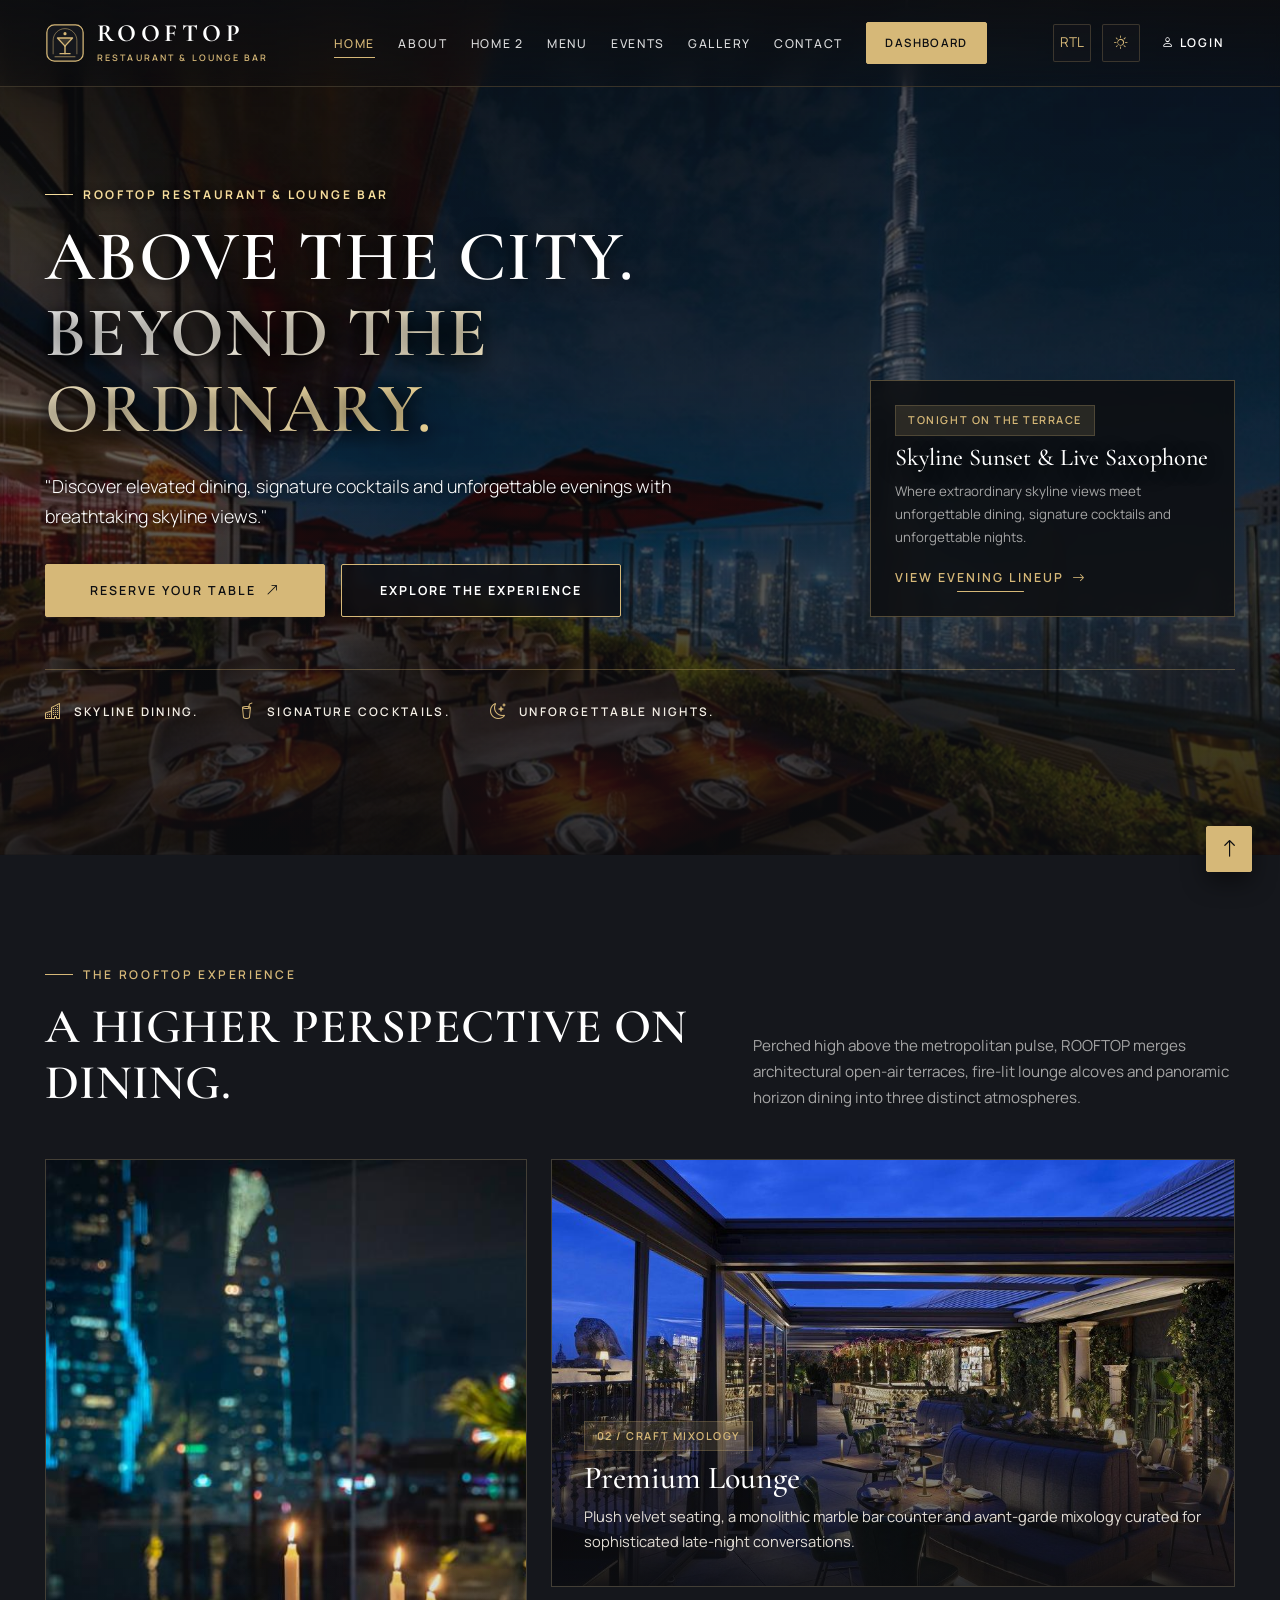
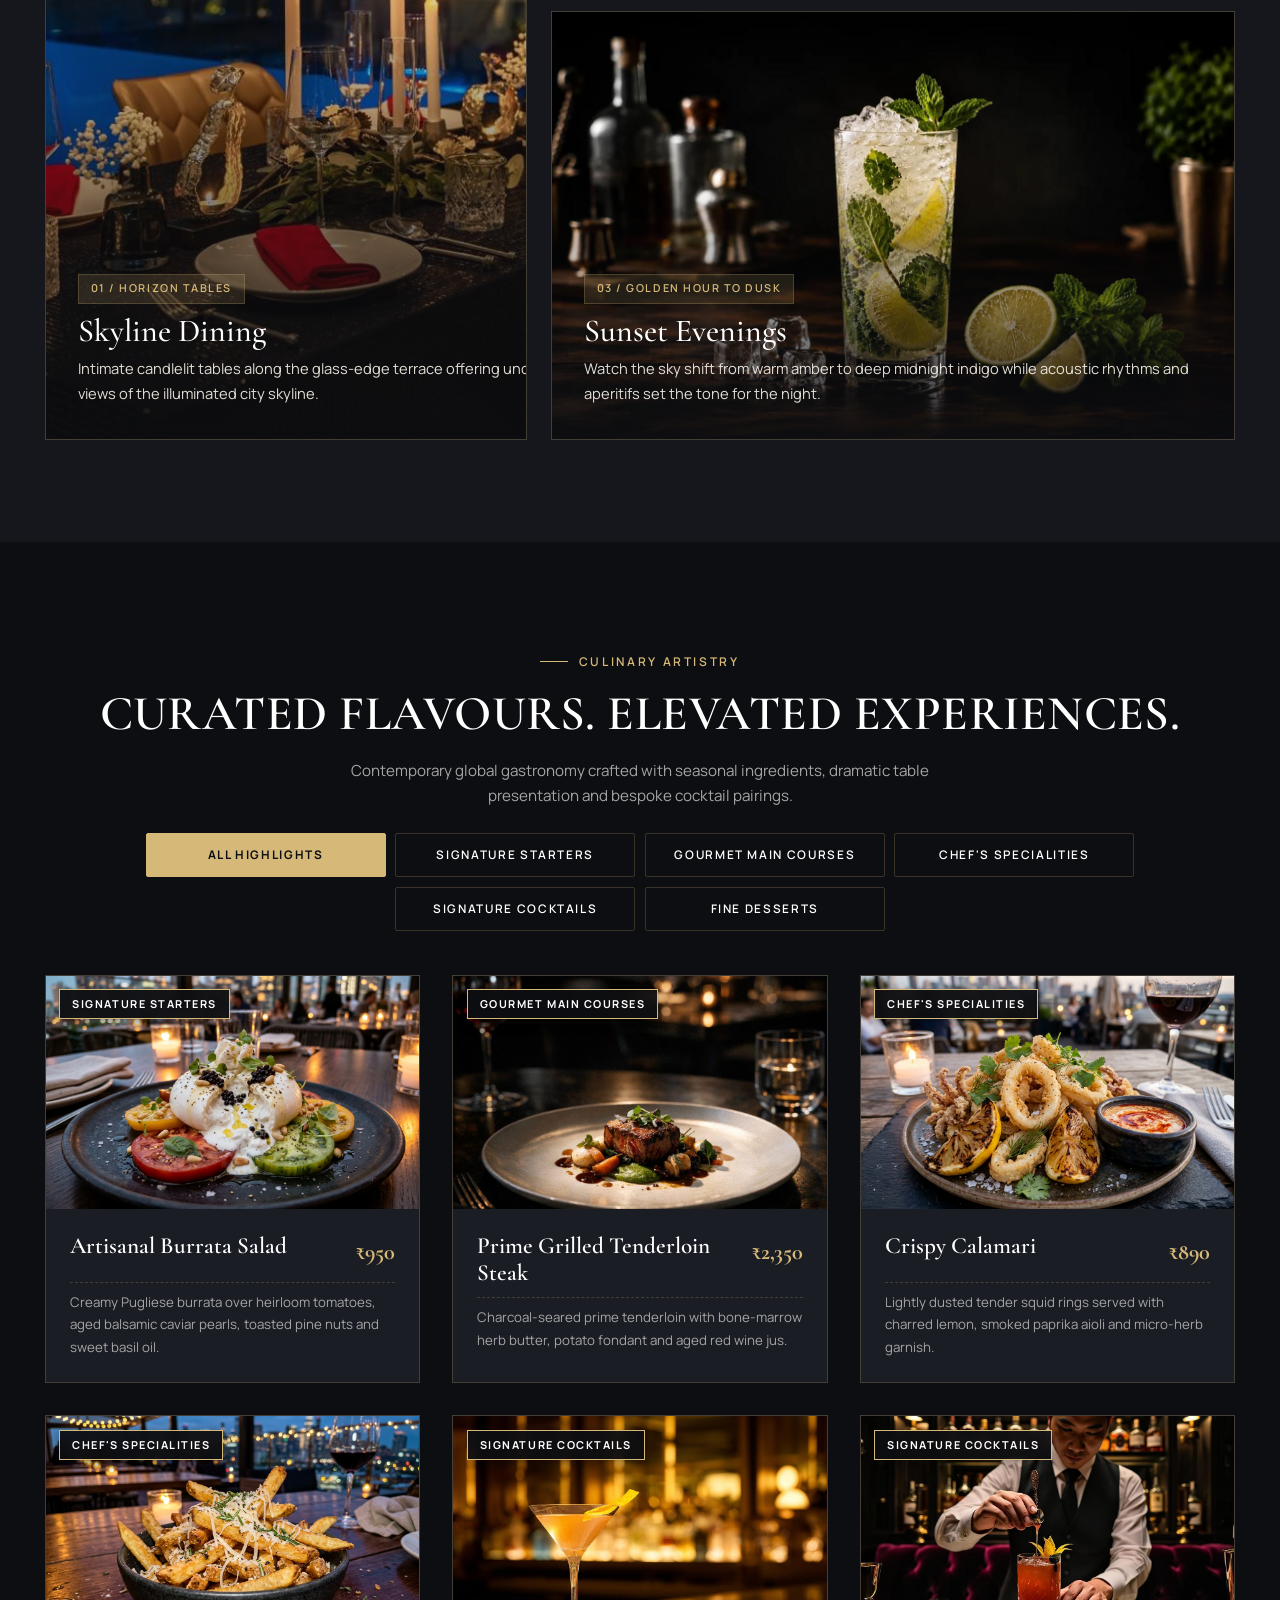
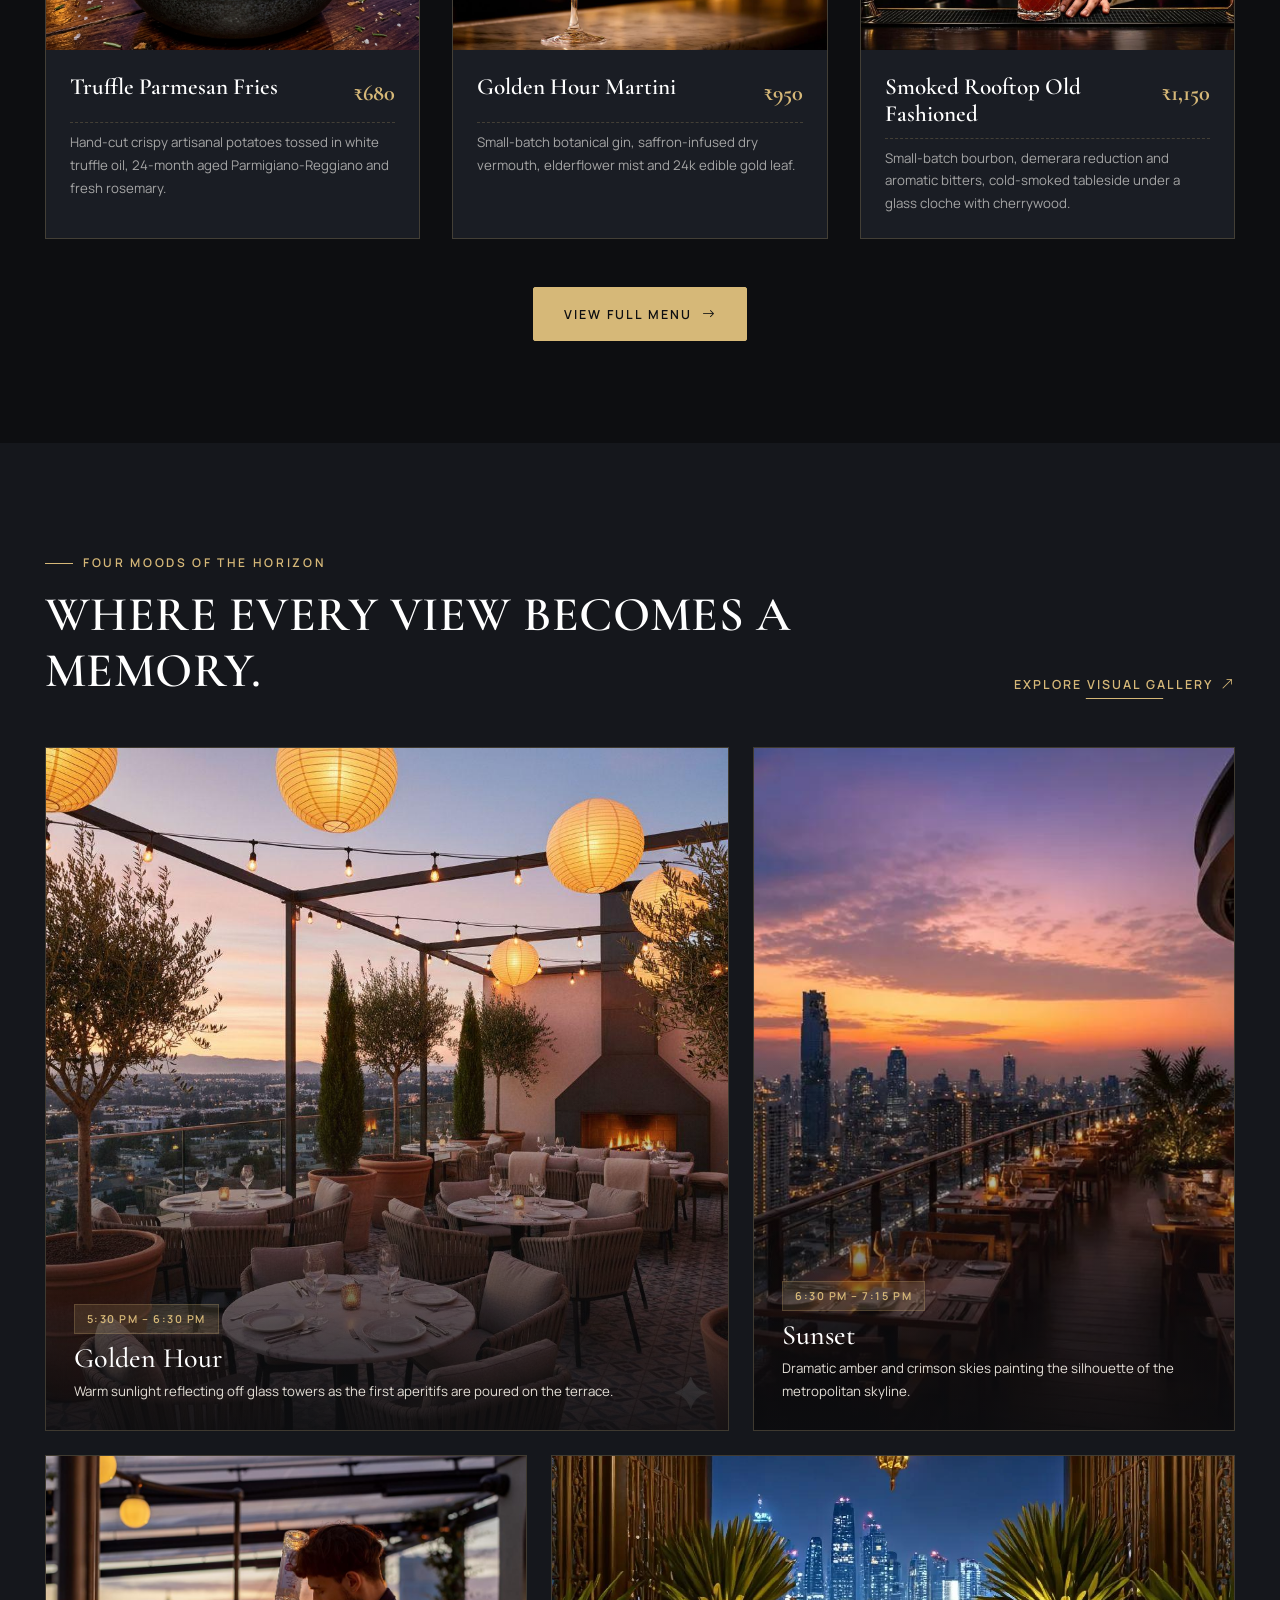
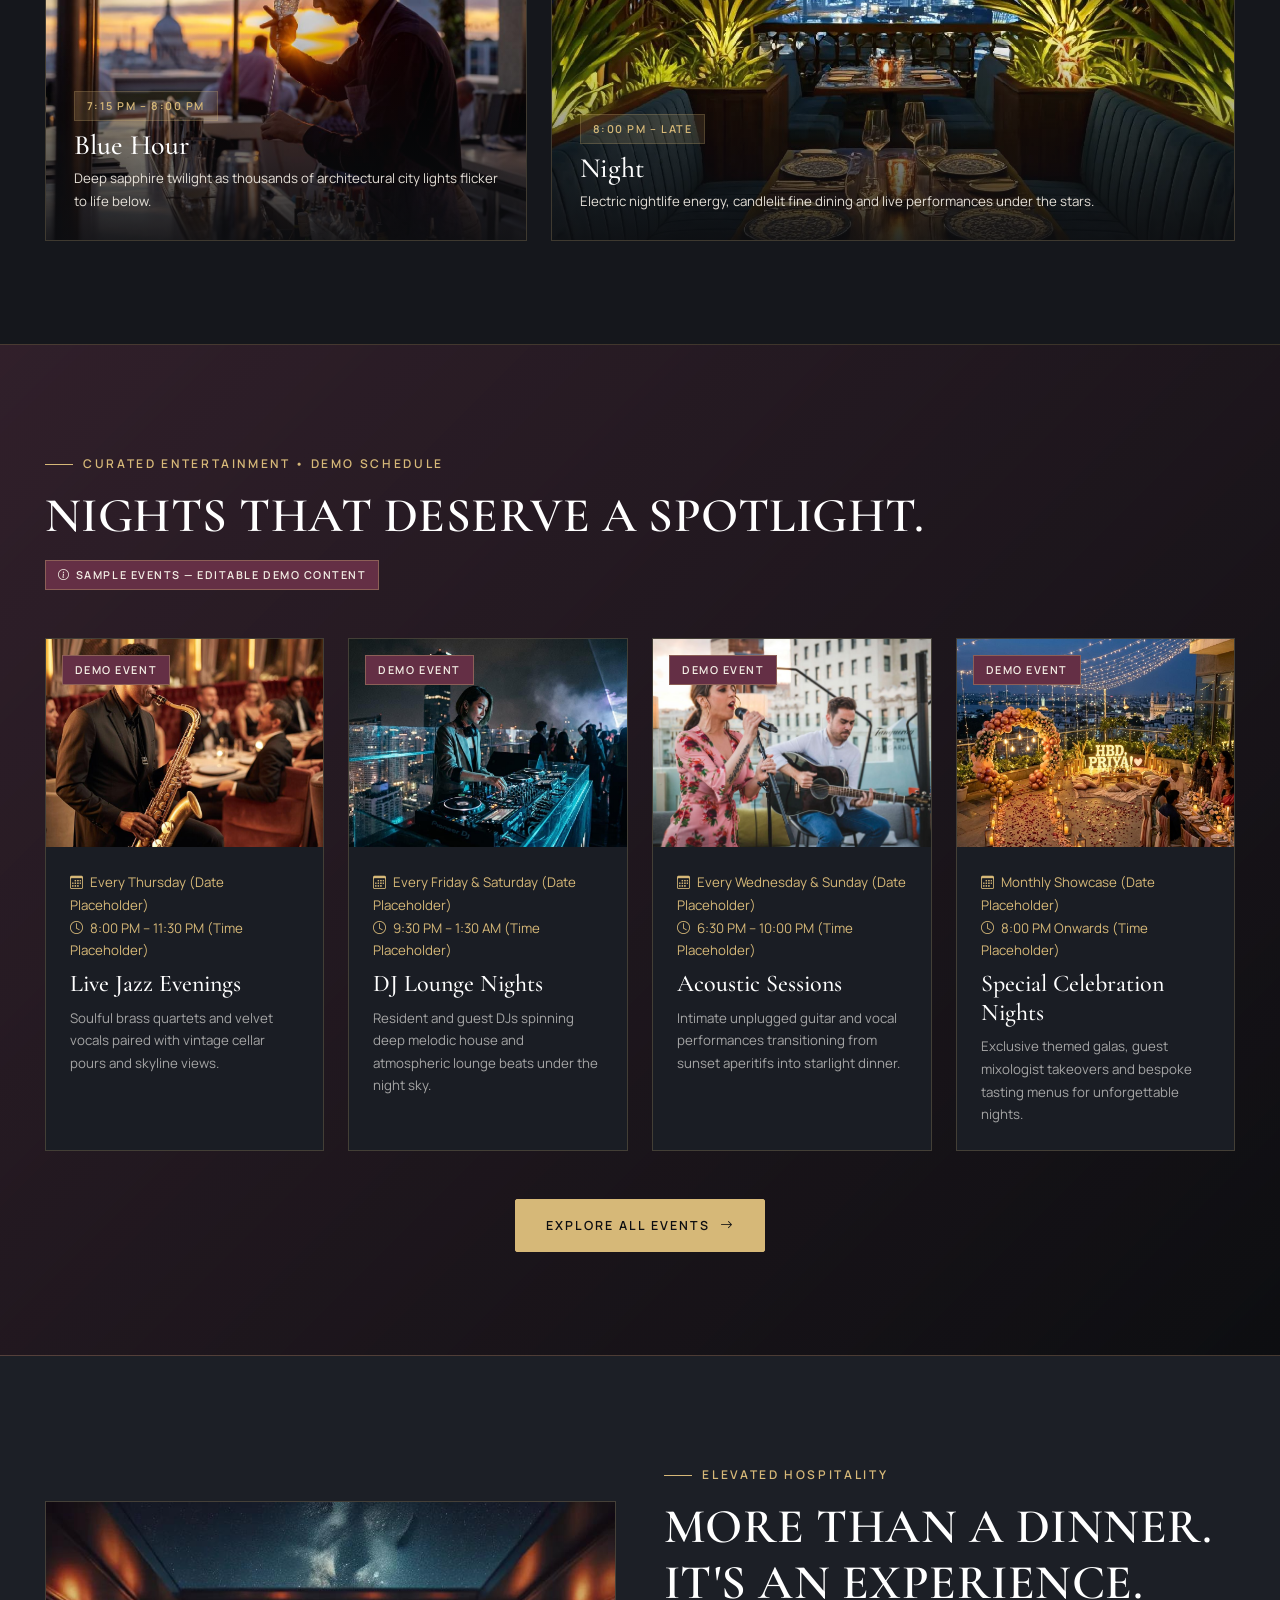
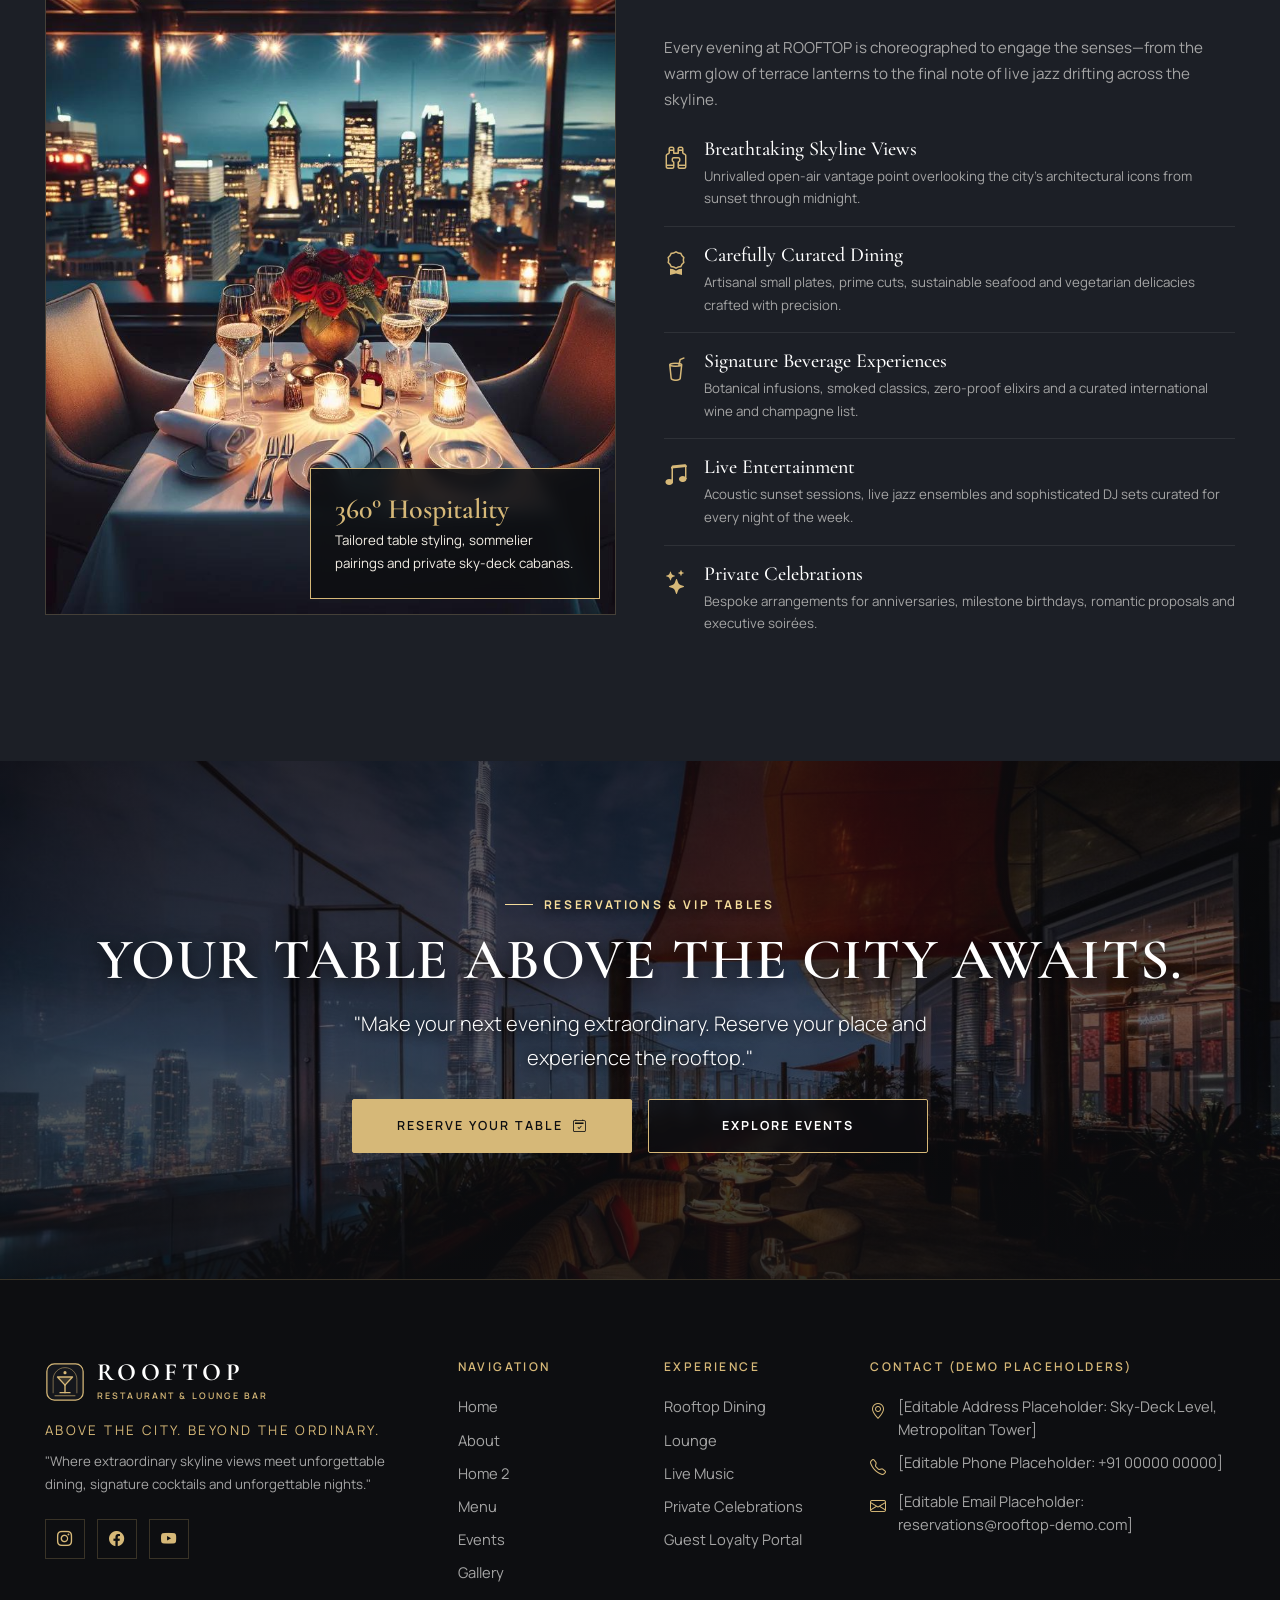
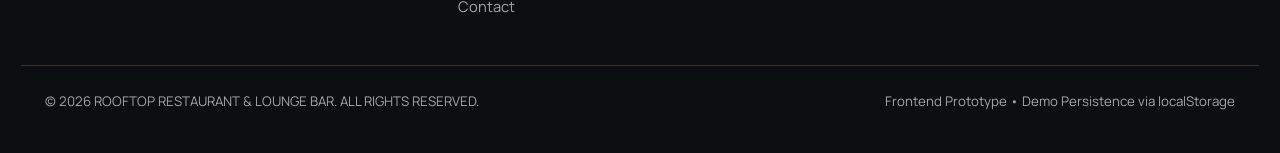
==== commit ea3652fa: "changes" ====
--- a/index.html
+++ b/index.html
@@ -4,12 +4,338 @@
   <meta charset="UTF-8">
   <meta name="viewport" content="width=device-width, initial-scale=1.0">
   <title>ROOFTOP — Restaurant &amp; Lounge Bar | Above The City. Beyond The Ordinary.</title>
+  <!-- Favicon matching brand logo -->
+  <link rel="icon" type="image/svg+xml" href="assets/images/favicon.svg">
+  <link rel="icon" type="image/png" sizes="32x32" href="assets/images/favicon-32x32.png">
+  <link rel="apple-touch-icon" sizes="180x180" href="assets/images/apple-touch-icon.png">
   <meta name="description" content="Where extraordinary skyline views meet unforgettable dining, signature cocktails and unforgettable nights.">
   <!-- Bootstrap 5 & Bootstrap Icons CDN -->
   <link href="https://cdn.jsdelivr.net/npm/bootstrap@5.3.3/dist/css/bootstrap.min.css" rel="stylesheet">
   <link href="https://cdn.jsdelivr.net/npm/bootstrap-icons@1.11.3/font/bootstrap-icons.min.css" rel="stylesheet">
   <!-- Custom Rooftop Stylesheet -->
-  <link rel="stylesheet" href="assets/css/style.css">
+  <link rel="stylesheet" href="assets/css/style.css?v=6">
+  <style id="rooftop-critical-fixes">
+        /* Remove white shade on all images & overlays in Light Mode + High-Contrast Hero Headings */
+    .hero-overlay,
+    [data-theme="light"] .hero-overlay,
+    .page-hero .hero-overlay,
+    [data-theme="light"] .page-hero .hero-overlay {
+      background: linear-gradient(180deg, rgba(13, 14, 17, 0.72) 0%, rgba(13, 14, 17, 0.62) 50%, rgba(13, 14, 17, 0.85) 100%) !important;
+    }
+    .hero-bg-media, .page-hero .hero-bg-media, [data-theme="light"] .page-hero .hero-bg-media,
+    .cta-bg-media, [data-theme="light"] .cta-bg-media {
+      opacity: 1 !important;
+    }
+    .page-hero, #final-reservation-cta {
+      background-color: #0D0E11 !important;
+    }
+    .hero-cinematic h1, .hero-cinematic .display-hero, .hero-cinematic .text-white,
+    .page-hero h1, .page-hero .display-hero, .page-hero .text-white,
+    #final-reservation-cta h2, #final-reservation-cta .text-white,
+    [data-theme="light"] .hero-cinematic h1, [data-theme="light"] .hero-cinematic .display-hero, [data-theme="light"] .hero-cinematic .text-white,
+    [data-theme="light"] .page-hero h1, [data-theme="light"] .page-hero .display-hero, [data-theme="light"] .page-hero .text-white,
+    [data-theme="light"] #final-reservation-cta h2, [data-theme="light"] #final-reservation-cta .text-white {
+      color: #FFFFFF !important;
+      text-shadow: 0 3px 18px rgba(0, 0, 0, 0.9) !important;
+    }
+    .hero-cinematic .shimmer-text, [data-theme="light"] .hero-cinematic .shimmer-text {
+      background: linear-gradient(90deg, #FFFFFF 0%, #F5DC9B 50%, #FFFFFF 100%) !important;
+      background-size: 200% auto !important;
+      -webkit-background-clip: text !important;
+      background-clip: text !important;
+      -webkit-text-fill-color: transparent !important;
+      filter: drop-shadow(0 3px 12px rgba(0, 0, 0, 0.85));
+    }
+    .hero-cinematic .eyebrow-label, .page-hero .eyebrow-label, #final-reservation-cta .eyebrow-label,
+    [data-theme="light"] .hero-cinematic .eyebrow-label, [data-theme="light"] .page-hero .eyebrow-label, [data-theme="light"] #final-reservation-cta .eyebrow-label {
+      color: #F5DC9B !important;
+      font-weight: 700 !important;
+      text-shadow: 0 2px 10px rgba(0, 0, 0, 0.9) !important;
+    }
+    .hero-cinematic .eyebrow-label::before, .page-hero .eyebrow-label::before, #final-reservation-cta .eyebrow-label::before,
+    [data-theme="light"] .hero-cinematic .eyebrow-label::before, [data-theme="light"] .page-hero .eyebrow-label::before, [data-theme="light"] #final-reservation-cta .eyebrow-label::before {
+      background-color: #F5DC9B !important;
+    }
+    .hero-cinematic .lead, .page-hero .lead, #final-reservation-cta .lead,
+    [data-theme="light"] .hero-cinematic .lead, [data-theme="light"] .page-hero .lead, [data-theme="light"] #final-reservation-cta .lead {
+      color: #FFFFFF !important;
+      text-shadow: 0 2px 10px rgba(0, 0, 0, 0.9) !important;
+    }
+    .hero-editorial-left h1, .hero-editorial-left .display-hero {
+      color: #FFFFFF !important;
+    }
+    [data-theme="light"] .hero-editorial-left h1, [data-theme="light"] .hero-editorial-left .display-hero {
+      color: #0D0E11 !important;
+      font-weight: 700 !important;
+    }
+    [data-theme="light"] .hero-editorial-left .eyebrow-label {
+      color: #5C410D !important;
+      font-weight: 700 !important;
+    }
+    [data-theme="light"] .hero-editorial-left .lead {
+      color: #1E1D1B !important;
+      font-weight: 500 !important;
+    }
+    .experience-card-overlay, [data-theme="light"] .experience-card-overlay {
+      background: linear-gradient(180deg, rgba(13,14,17,0) 40%, rgba(13,14,17,0.88) 100%) !important;
+    }
+    [data-theme="light"] .experience-card-overlay h2, [data-theme="light"] .experience-card-overlay h3,
+    [data-theme="light"] .skyline-caption h3, [data-theme="light"] .skyline-caption h4, [data-theme="light"] .skyline-caption .text-white,
+    [data-theme="light"] .nightlife-poster-overlay h3, [data-theme="light"] .nightlife-poster-overlay .h4, [data-theme="light"] .nightlife-poster-overlay .text-white,
+    [data-theme="light"] .gallery-hover-info h3, [data-theme="light"] .gallery-hover-info .h4, [data-theme="light"] .gallery-hover-info .text-white,
+    [data-theme="light"] .theme-overlay-box h2, [data-theme="light"] .theme-overlay-box .text-white,
+    [data-theme="light"] .editorial-floating-card h2, [data-theme="light"] .editorial-floating-card .text-white {
+      color: #FFFFFF !important;
+    }
+    [data-theme="light"] .experience-card-overlay p, [data-theme="light"] .skyline-caption p, [data-theme="light"] .skyline-caption .small,
+    [data-theme="light"] .nightlife-poster-overlay p, [data-theme="light"] .nightlife-poster-overlay .small,
+    [data-theme="light"] .theme-overlay-box p, [data-theme="light"] .editorial-floating-card p {
+      color: rgba(244, 239, 230, 0.92) !important;
+    }
+    .skyline-caption, [data-theme="light"] .skyline-caption {
+      background: linear-gradient(180deg, transparent 45%, rgba(13, 14, 17, 0.88) 100%) !important;
+    }
+    .nightlife-poster-overlay, [data-theme="light"] .nightlife-poster-overlay {
+      background: linear-gradient(180deg, rgba(13, 14, 17, 0.72) 0%, rgba(13, 14, 17, 0.28) 38%, rgba(13, 14, 17, 0.94) 100%) !important;
+    }
+    .nightlife-poster-overlay h3, [data-theme="light"] .nightlife-poster-overlay h3,
+    [data-theme="light"] .nightlife-poster-overlay .text-white {
+      color: #FFFFFF !important;
+      text-shadow: 0 2px 10px rgba(0, 0, 0, 0.85) !important;
+    }
+    .nightlife-poster-overlay p, [data-theme="light"] .nightlife-poster-overlay p,
+    .nightlife-poster-overlay p.small, [data-theme="light"] .nightlife-poster-overlay p.small {
+      color: #FFFFFF !important;
+      font-weight: 500 !important;
+      text-shadow: 0 1px 8px rgba(0, 0, 0, 0.85) !important;
+    }
+    .nightlife-poster-overlay .link-gold-underline,
+    [data-theme="light"] .nightlife-poster-overlay .link-gold-underline {
+      color: #F5DC9B !important;
+      border-bottom-color: #F5DC9B !important;
+      font-weight: 700 !important;
+      text-shadow: 0 1px 6px rgba(0, 0, 0, 0.85) !important;
+    }
+    .nightlife-day-tag, [data-theme="light"] .nightlife-day-tag {
+      background-color: rgba(13, 14, 17, 0.9) !important;
+      color: #FFFFFF !important;
+      border: 1px solid rgba(214, 184, 120, 0.75) !important;
+      padding: 0.3rem 0.65rem !important;
+      font-size: 0.68rem !important;
+      font-weight: 700 !important;
+      letter-spacing: 0.15em !important;
+      border-radius: 2px !important;
+    }
+    [data-theme="light"] #nightlife-collection .eyebrow-label {
+      color: #5C410D !important;
+      font-weight: 700 !important;
+    }
+    .gallery-hover-info, [data-theme="light"] .gallery-hover-info {
+      background: linear-gradient(180deg, rgba(13, 14, 17, 0.12) 0%, rgba(13, 14, 17, 0.45) 45%, rgba(13, 14, 17, 0.92) 100%) !important;
+    }
+    .gallery-item img, .gallery-item:hover img,
+    .event-poster-img img, .event-poster-card:hover .event-poster-img img {
+      filter: none !important;
+      opacity: 1 !important;
+    }
+    .theme-overlay-box, [data-theme="light"] .theme-overlay-box,
+    .editorial-floating-card, [data-theme="light"] .editorial-floating-card {
+      background: rgba(13, 14, 17, 0.86) !important;
+      color: #FFFFFF !important;
+    }
+    /* High-contrast badges on cards & images */
+    .menu-card-badges .badge-gold, [data-theme="light"] .menu-card-badges .badge-gold,
+    [data-theme="light"] .hero-cinematic .badge-gold, [data-theme="light"] .experience-card-overlay .badge-gold,
+    [data-theme="light"] .skyline-caption .badge-gold, [data-theme="light"] .nightlife-poster-overlay .badge-gold,
+    [data-theme="light"] .gallery-hover-info .badge-gold, [data-theme="light"] .theme-overlay-box .badge-gold,
+    [data-theme="light"] .editorial-floating-card .badge-gold {
+      background-color: rgba(13, 14, 17, 0.94) !important;
+      color: #FFFFFF !important;
+      border: 1.5px solid #D6B878 !important;
+      font-weight: 700 !important;
+      box-shadow: 0 4px 12px rgba(0, 0, 0, 0.45) !important;
+    }
+    .menu-card-badges .veg-indicator, [data-theme="light"] .menu-card-badges .veg-indicator {
+      background-color: rgba(13, 14, 17, 0.94) !important;
+      color: #5CE6A0 !important;
+      border: 1.5px solid #35A66E !important;
+      font-weight: 700 !important;
+      box-shadow: 0 4px 12px rgba(0, 0, 0, 0.45) !important;
+    }
+    /* High-contrast buttons & uniform button sizes across Hero, Home 2 Hero, Filter Pills & CTAs */
+    [data-theme="light"] .btn-outline-gold {
+      color: #15171C !important;
+      border-color: #846422 !important;
+      font-weight: 700 !important;
+    }
+    [data-theme="light"] .btn-outline-gold:hover {
+      background-color: var(--champagne-gold) !important;
+      color: #FFFFFF !important;
+    }
+    .hero-cinematic .btn-outline-gold, #final-reservation-cta .btn-outline-gold,
+    [data-theme="light"] .hero-cinematic .btn-outline-gold, [data-theme="light"] #final-reservation-cta .btn-outline-gold {
+      background-color: rgba(13, 14, 17, 0.78) !important;
+      color: #FFFFFF !important;
+      border: 1.5px solid #D6B878 !important;
+      font-weight: 700 !important;
+    }
+    .hero-cta-group .btn-gold, .hero-cta-group .btn-outline-gold,
+    .hero-cinematic .btn-gold, .hero-cinematic .btn-outline-gold,
+    .hero-editorial-left .btn-gold, .hero-editorial-left .btn-outline-gold,
+    #final-reservation-cta .btn-gold, #final-reservation-cta .btn-outline-gold,
+    #home2-final-cta .btn-gold, #home2-final-cta .btn-outline-gold,
+    #featured-event .btn-gold, #featured-event .btn-outline-gold,
+    #hospitality-experience .btn-gold, #hospitality-experience .btn-outline-gold,
+    #about-final-cta .btn-gold, #about-final-cta .btn-outline-gold {
+      width: 280px !important;
+      min-width: 0 !important;
+      max-width: 100% !important;
+      min-height: 52px !important;
+      padding-inline: 1rem !important;
+      display: inline-flex !important;
+      align-items: center !important;
+      justify-content: center !important;
+      text-align: center !important;
+      box-sizing: border-box !important;
+    }
+    .filter-pill-btn {
+      min-width: 240px !important;
+      min-height: 44px !important;
+      display: inline-flex !important;
+      align-items: center !important;
+      justify-content: center !important;
+      text-align: center !important;
+    }
+    @media (max-width: 767.98px) {
+      .hero-cta-group {
+        flex-direction: column !important;
+        align-items: center !important;
+      }
+      .hero-cta-group .btn-gold, .hero-cta-group .btn-outline-gold,
+      .hero-cinematic .btn-gold, .hero-cinematic .btn-outline-gold,
+      .hero-editorial-left .btn-gold, .hero-editorial-left .btn-outline-gold,
+      #final-reservation-cta .btn-gold, #final-reservation-cta .btn-outline-gold,
+      #home2-final-cta .btn-gold, #home2-final-cta .btn-outline-gold,
+      #about-final-cta .btn-gold, #about-final-cta .btn-outline-gold,
+      #featured-event .btn-gold, #featured-event .btn-outline-gold,
+      #hospitality-experience .btn-gold, #hospitality-experience .btn-outline-gold,
+      .d-flex.flex-wrap > .btn-gold, .d-flex.flex-wrap > .btn-outline-gold {
+        width: 280px !important;
+        max-width: 100% !important;
+        min-width: 0 !important;
+        min-height: 50px !important;
+        padding-inline: 1rem !important;
+        justify-content: center !important;
+        box-sizing: border-box !important;
+      }
+      #featured-event .btn-gold, #featured-event .btn-outline-gold {
+        width: 240px !important;
+      }
+      .hero-cinematic .hero-cta-group, .hero-editorial-left .hero-cta-group, #featured-event .hero-cta-group, #hospitality-experience .hero-cta-group {
+        align-items: flex-start !important;
+      }
+      .filter-pills {
+        flex-direction: column !important;
+        align-items: center !important;
+      }
+      .filter-pill-btn {
+        width: 260px !important;
+        max-width: 100% !important;
+        min-width: 260px !important;
+        min-height: 44px !important;
+      }
+    }
+    /* Floating Back-to-Top Button */
+    .scroll-top-btn {
+      position: fixed;
+      inset-block-end: 1.75rem;
+      inset-inline-end: 1.75rem;
+      z-index: 1038;
+      width: 46px;
+      height: 46px;
+      border-radius: 2px;
+      background-color: #D6B878;
+      color: #0D0E11 !important;
+      border: 1.5px solid #D6B878;
+      display: inline-flex;
+      align-items: center;
+      justify-content: center;
+      font-size: 1.2rem;
+      cursor: pointer;
+      box-shadow: 0 10px 25px rgba(0, 0, 0, 0.45);
+      opacity: 1;
+      visibility: visible;
+      transition: all 0.3s ease;
+    }
+    [data-theme="light"] .scroll-top-btn {
+      background-color: #15171C;
+      color: #D6B878 !important;
+      border: 1.5px solid #D6B878;
+    }
+    .brand-logo-icon, .auth-brand-badge .brand-logo-icon { width: 40px !important; height: 40px !important; min-width: 40px !important; min-height: 40px !important; flex-shrink: 0 !important; }
+
+    /* RTL Alignment Fixes */
+    [dir="rtl"] .text-end {
+      text-align: left !important;
+    }
+    [dir="rtl"] .text-start {
+      text-align: right !important;
+    }
+    @media (min-width: 992px) {
+      [dir="rtl"] .text-lg-end,
+      [dir="rtl"] #skyline-atmosphere .text-lg-end {
+        text-align: left !important;
+      }
+      [dir="rtl"] .text-lg-start {
+        text-align: right !important;
+      }
+    }
+    [dir="rtl"] .link-gold-underline i.bi-arrow-up-right,
+    [dir="rtl"] .link-gold-underline i.bi-arrow-right {
+      display: inline-block;
+      transform: scaleX(-1);
+    }
+
+    /* Footer Alignment (LTR & RTL) */
+    .site-footer .footer-links li {
+      display: flex !important;
+      align-items: flex-start !important;
+      color: var(--text-muted) !important;
+      font-size: 0.92rem !important;
+      line-height: 1.55 !important;
+    }
+    .site-footer .footer-links li > i {
+      flex-shrink: 0 !important;
+      margin-block-start: 0.22rem !important;
+      color: var(--champagne-gold) !important;
+      margin-inline-end: 0.75rem !important;
+      margin-inline-start: 0 !important;
+      font-size: 1rem !important;
+    }
+    .site-footer .footer-links li > span {
+      flex: 1 !important;
+      min-width: 0 !important;
+    }
+    [dir="rtl"] .site-footer .footer-links {
+      text-align: right !important;
+      padding-right: 0 !important;
+    }
+    [dir="rtl"] .site-footer .footer-links li {
+      text-align: right !important;
+      direction: rtl !important;
+    }
+    [dir="rtl"] .site-footer .footer-links li > i {
+      margin-inline-end: 0.75rem !important;
+      margin-inline-start: 0 !important;
+      margin-right: 0 !important;
+      margin-left: 0.75rem !important;
+    }
+    [dir="rtl"] .site-footer .footer-links li > span {
+      text-align: right !important;
+      direction: rtl !important;
+      unicode-bidi: plaintext !important;
+    }
+  </style>
 </head>
 <body>
 
@@ -22,12 +348,13 @@
         <!-- LEFT: Brand Logo -->
         <a href="index.html" class="brand-logo" aria-label="ROOFTOP Restaurant & Lounge Bar Home">
           <svg class="brand-logo-icon" viewBox="0 0 64 64" fill="none" xmlns="http://www.w3.org/2000/svg">
-            <rect x="2" y="2" width="60" height="60" rx="2" stroke="#D6B878" stroke-width="1.5"/>
-            <path d="M10 50H54" stroke="#D6B878" stroke-width="1.5"/>
-            <path d="M16 50V30L24 24V50" stroke="#D6B878" stroke-width="1.5"/>
-            <path d="M28 50V14L36 10V50" stroke="#D6B878" stroke-width="1.5"/>
-            <path d="M40 50V22L48 26V50" stroke="#D6B878" stroke-width="1.5"/>
-            <circle cx="46" cy="14" r="3" fill="#D6B878"/>
+            <rect x="3" y="3" width="58" height="58" rx="12" fill="#15171C" stroke="#D6B878" stroke-width="2"/>
+            <path d="M13 50V28C13 17.5066 21.5066 9 32 9C42.4934 9 51 17.5066 51 28V50" stroke="#D6B878" stroke-width="1.5" stroke-opacity="0.55"/>
+            <path d="M20 24H44L32 37L20 24Z" fill="#D6B878" fill-opacity="0.2" stroke="#D6B878" stroke-width="2.2" stroke-linejoin="round"/>
+            <path d="M32 37V49" stroke="#D6B878" stroke-width="2.2" stroke-linecap="round"/>
+            <path d="M24 49H40" stroke="#D6B878" stroke-width="2.2" stroke-linecap="round"/>
+            <circle cx="32" cy="17" r="2.5" fill="#D6B878"/>
+            <path d="M16 54H48" stroke="#D6B878" stroke-width="1.5" stroke-linecap="round" stroke-opacity="0.7"/>
           </svg>
           <div class="brand-logo-text">
             <span class="brand-wordmark">ROOFTOP</span>
@@ -38,11 +365,11 @@
         <!-- CENTER: Navigation Links -->
         <ul class="nav-center">
           <li><a href="index.html" class="nav-link-rooftop active">Home</a></li>
+          <li><a href="about.html" class="nav-link-rooftop">About</a></li>
           <li><a href="home-2.html" class="nav-link-rooftop">Home 2</a></li>
           <li><a href="menu.html" class="nav-link-rooftop">Menu</a></li>
           <li><a href="events.html" class="nav-link-rooftop">Events</a></li>
           <li><a href="gallery.html" class="nav-link-rooftop">Gallery</a></li>
-          <li><a href="about.html" class="nav-link-rooftop">About</a></li>
           <li><a href="contact.html" class="nav-link-rooftop">Contact</a></li>
           <li><a href="dashboard.html" class="btn-gold btn-header-reserve">Dashboard</a></li>
         </ul>
@@ -69,21 +396,32 @@
   <aside class="mobile-menu-drawer" id="mobileMenuDrawer" aria-label="Mobile Navigation">
     <div>
       <div class="d-flex justify-content-between align-items-center pb-3 border-bottom" style="border-color: var(--subtle-border) !important;">
-        <div class="brand-logo-text">
+        <a href="index.html" class="brand-logo">
+          <svg class="brand-logo-icon" viewBox="0 0 64 64" fill="none" xmlns="http://www.w3.org/2000/svg">
+            <rect x="3" y="3" width="58" height="58" rx="12" fill="#15171C" stroke="#D6B878" stroke-width="2"/>
+            <path d="M13 50V28C13 17.5066 21.5066 9 32 9C42.4934 9 51 17.5066 51 28V50" stroke="#D6B878" stroke-width="1.5" stroke-opacity="0.55"/>
+            <path d="M20 24H44L32 37L20 24Z" fill="#D6B878" fill-opacity="0.2" stroke="#D6B878" stroke-width="2.2" stroke-linejoin="round"/>
+            <path d="M32 37V49" stroke="#D6B878" stroke-width="2.2" stroke-linecap="round"/>
+            <path d="M24 49H40" stroke="#D6B878" stroke-width="2.2" stroke-linecap="round"/>
+            <circle cx="32" cy="17" r="2.5" fill="#D6B878"/>
+            <path d="M16 54H48" stroke="#D6B878" stroke-width="1.5" stroke-linecap="round" stroke-opacity="0.7"/>
+          </svg>
+          <div class="brand-logo-text">
           <span class="brand-wordmark">ROOFTOP</span>
           <span class="brand-subtitle">RESTAURANT &amp; LOUNGE BAR</span>
         </div>
+        </a>
         <button type="button" class="icon-btn" id="mobileMenuCloseBtn" aria-label="Close Navigation Menu">
           <i class="bi bi-x-lg"></i>
         </button>
       </div>
       <ul class="mobile-nav-list">
         <li><a href="index.html" class="active">Home</a></li>
+        <li><a href="about.html">About</a></li>
         <li><a href="home-2.html">Home 2</a></li>
         <li><a href="menu.html">Menu</a></li>
         <li><a href="events.html">Events</a></li>
         <li><a href="gallery.html">Gallery</a></li>
-        <li><a href="about.html">About</a></li>
         <li><a href="contact.html">Contact</a></li>
         <li><a href="dashboard.html">Dashboard</a></li>
         <li><a href="login.html"><i class="bi bi-person-circle me-2" style="color:var(--champagne-gold);"></i>Guest Login</a></li>
@@ -108,7 +446,7 @@
          ====================================================================== -->
     <section class="hero-cinematic" id="hero">
       <img
-        src="assets/images/wtPnq4hpp196-91-ut2gGsjUrIR59aaTPUdro5xaFZ3MXxIk5LQGh-nlsi5wlh050Wnr9Nrscggp65hdz1TJe1DiX3b5wiIQX87fMlU9rZaU2TKBKEePkoJ7aIToUZP4BgTIUWT-Yyx5eG5lmF3L7rHzE1V9vT93IIAErS6wLcA.jpg"
+        src="assets/images/wtPnq4hpp196.jpg"
         alt="Luxury rooftop restaurant overlooking an illuminated metropolitan skyline at dusk"
         class="hero-bg-media"
       >
@@ -117,13 +455,13 @@
         <div class="row align-items-end g-5">
           <div class="col-lg-8 reveal-left">
             <span class="eyebrow-label">ROOFTOP RESTAURANT &amp; LOUNGE BAR</span>
-            <h1 class="display-hero text-white mb-4">
+            <h1 class="display-hero text-white mb-4" style="color: #FFFFFF !important; text-shadow: 0 3px 18px rgba(0, 0, 0, 0.9);">
               ABOVE THE CITY.<br><span class="shimmer-text">BEYOND THE ORDINARY.</span>
             </h1>
-            <p class="lead mb-4" style="color: var(--text-secondary); max-width: 640px; font-size: clamp(1.05rem, 1.4vw, 1.28rem);">
+            <p class="lead mb-4" style="max-width: 640px; font-size: clamp(1.05rem, 1.4vw, 1.28rem);">
               "Discover elevated dining, signature cocktails and unforgettable evenings with breathtaking skyline views."
             </p>
-            <div class="d-flex flex-wrap gap-3 pt-2">
+            <div class="d-flex flex-wrap gap-3 pt-2 hero-cta-group">
               <a href="dashboard.html#book-table" class="btn-gold glow-pulse">
                 RESERVE YOUR TABLE <i class="bi bi-arrow-up-right"></i>
               </a>
@@ -184,7 +522,7 @@
           <div class="col-lg-5 reveal-up">
             <article class="experience-showcase-card h-100">
               <div class="experience-img-wrap h-100">
-                <img src="assets/images/9_a25Sk84fpLwLm9EvDJhLbFu-DezkTgfqHV6uUKivLFZqjK034Hbjo_qLV6O387MBdL3p3_tE-PMVfAx8OQb3nfrAtUYyRsBMfPYI5VWofXwp_fUxAKQcLyDYmzSwnAg1P2krAx_73VXrEbLPAT2a9UuDPh-9XItAvQYSDtjpE.jpg" alt="Skyline Dining table arrangement overlooking city lights" loading="lazy">
+                <img src="assets/images/9_a25Sk84fpL.jpg" alt="Skyline Dining table arrangement overlooking city lights" loading="lazy">
                 <div class="experience-card-overlay">
                   <span class="badge-gold align-self-start mb-2">01 / HORIZON TABLES</span>
                   <h3 class="h2">Skyline Dining</h3>
@@ -197,7 +535,7 @@
           <div class="col-lg-7 d-flex flex-column justify-content-between gap-4">
             <article class="experience-showcase-card reveal-up">
               <div class="experience-img-wrap wide">
-                <img src="assets/images/NejsC5A0WkcsnYjfz9y_bR_0hlGP7YRjYlTJ5cOm1K8CUF32fPviTnkYiNdeVoB3-_y02E7-h_iMXrbxmy-Or44icJA4lONGrlk-Qx9pMnCtBjZMl-aWF82gcgjWLyEgSeLuau9N_trTWT4uYEbvQLSSgwztFoABZaf24xrCPZunor6I.jpg" alt="Premium Lounge bar counter and ambient lighting" loading="lazy">
+                <img src="assets/images/NejsC5A0Wkcs.jpg" alt="Premium Lounge bar counter and ambient lighting" loading="lazy">
                 <div class="experience-card-overlay">
                   <span class="badge-gold align-self-start mb-2">02 / CRAFT MIXOLOGY</span>
                   <h3 class="h2">Premium Lounge</h3>
@@ -208,7 +546,7 @@
 
             <article class="experience-showcase-card reveal-up">
               <div class="experience-img-wrap wide">
-                <img src="assets/images/cfUvCSHR5Fb2Or1LKAvCDDzyltut0Zhfg8geh1tCizTgwVKBopi_Md0ItBJ26IUKwHvDoWYpd8iAVdRe2AXHqfQm0DZ7EM0JECvTSy2y4yYiGLYIySm0nDxQrp7zRJnFkgR-ZE79uZbbl9aNwJGsJgjxraBXN_kaepW2aLsnnQA.jpg" alt="Sunset Evenings on the open-air rooftop terrace" loading="lazy">
+                <img src="assets/images/CXjp2a6ti1uM.jpg" alt="Sunset Evenings on the open-air rooftop terrace" loading="lazy">
                 <div class="experience-card-overlay">
                   <span class="badge-gold align-self-start mb-2">03 / GOLDEN HOUR TO DUSK</span>
                   <h3 class="h2">Sunset Evenings</h3>
@@ -248,7 +586,7 @@
           <!-- Item 1: Signature Starters -->
           <article class="menu-card" data-home-menu-item="Signature Starters">
             <div class="menu-card-media">
-              <img src="https://images.unsplash.com/photo-1592417817098-8f3d691a4bf5?auto=format&fit=crop&w=900&q=80" alt="Burrata Salad" loading="lazy">
+              <img src="assets/images/burrata-salad.jpg" alt="Artisanal Burrata Salad" loading="lazy">
               <div class="menu-card-badges">
                 <span class="badge-gold">Signature Starters</span>
               </div>
@@ -265,7 +603,7 @@
           <!-- Item 2: Gourmet Main Courses -->
           <article class="menu-card" data-home-menu-item="Gourmet Main Courses">
             <div class="menu-card-media">
-              <img src="assets/images/k-AcZ5I_xCdzUK6qS3OPQl_sP3-znJ6w_Fj4J7x6s0eTDowMpckTkI8AaFqw_2YKT61NVF0XNHWdyUKSHWJDs81dH5TLZIoFPrZWX9sZy4ZVBgHExHcyO-nIFj_JHgNbTenyzncS4XMivzRb54Z1jnn8Zo6J0s6vxsKbGS4OyTg.jpg" alt="Premium Grilled Steak" loading="lazy">
+              <img src="assets/images/k-AcZ5I_xCdz.jpg" alt="Premium Grilled Steak" loading="lazy">
               <div class="menu-card-badges">
                 <span class="badge-gold">Gourmet Main Courses</span>
               </div>
@@ -282,41 +620,41 @@
           <!-- Item 3: Chef's Specialities -->
           <article class="menu-card" data-home-menu-item="Chef's Specialities">
             <div class="menu-card-media">
-              <img src="https://images.unsplash.com/photo-1467003909585-2f8a72700288?auto=format&fit=crop&w=900&q=80" alt="Grilled Norwegian Salmon" loading="lazy">
+              <img src="assets/images/crispy-calamari.jpg" alt="Crispy Calamari with Charred Lemon" loading="lazy">
               <div class="menu-card-badges">
                 <span class="badge-gold">Chef's Specialities</span>
               </div>
             </div>
             <div class="menu-card-body">
               <div class="menu-card-header">
-                <h3 class="menu-card-title">Pan-Seared Norwegian Salmon</h3>
-                <span class="menu-card-price">₹1,850</span>
-              </div>
-              <p class="mb-0 small">Crisp-skin Atlantic salmon fillet with saffron beurre blanc, charred baby asparagus and citrus herb oil.</p>
+                <h3 class="menu-card-title">Crispy Calamari</h3>
+                <span class="menu-card-price">₹890</span>
+              </div>
+              <p class="mb-0 small">Lightly dusted tender squid rings served with charred lemon, smoked paprika aioli and micro-herb garnish.</p>
             </div>
           </article>
 
           <!-- Item 4: Chef's Specialities -->
           <article class="menu-card" data-home-menu-item="Chef's Specialities">
             <div class="menu-card-media">
-              <img src="https://images.unsplash.com/photo-1544025162-d76694265947?auto=format&fit=crop&w=900&q=80" alt="Rooftop Signature Platter" loading="lazy">
+              <img src="assets/images/truffle-fries.jpg" alt="Artisanal Truffle Parmesan Fries" loading="lazy">
               <div class="menu-card-badges">
                 <span class="badge-gold">Chef's Specialities</span>
               </div>
             </div>
             <div class="menu-card-body">
               <div class="menu-card-header">
-                <h3 class="menu-card-title">Rooftop Signature Platter</h3>
-                <span class="menu-card-price">₹2,450</span>
-              </div>
-              <p class="mb-0 small">Chef's tasting board featuring chargrilled tiger prawns, herb medallions, artisanal cheeses and truffle dips.</p>
+                <h3 class="menu-card-title">Truffle Parmesan Fries</h3>
+                <span class="menu-card-price">₹680</span>
+              </div>
+              <p class="mb-0 small">Hand-cut crispy artisanal potatoes tossed in white truffle oil, 24-month aged Parmigiano-Reggiano and fresh rosemary.</p>
             </div>
           </article>
 
           <!-- Item 5: Signature Cocktails -->
           <article class="menu-card" data-home-menu-item="Signature Cocktails">
             <div class="menu-card-media">
-              <img src="assets/images/yUOzSeD2BsRGD1266R32esVtZPlnvBnt3LszlGcc9srn8Eap5vTVLKJVOqeCIGBq5fZ3usxZorpCKE5yrRONmllMTlYXHGeLTJS6XPxcAbXqd_CuVLhXunZpQCw0g7CFpuCvVroPMqqEXfRy3UUCLVmTEjBdRPVkILim1OlGftU.jpg" alt="Golden Hour Martini" loading="lazy">
+              <img src="assets/images/yUOzSeD2BsRG.jpg" alt="Golden Hour Martini" loading="lazy">
               <div class="menu-card-badges">
                 <span class="badge-gold">Signature Cocktails</span>
               </div>
@@ -330,20 +668,20 @@
             </div>
           </article>
 
-          <!-- Item 6: Fine Desserts -->
-          <article class="menu-card" data-home-menu-item="Fine Desserts">
+          <!-- Item 6: Signature Cocktails -->
+          <article class="menu-card" data-home-menu-item="Signature Cocktails">
             <div class="menu-card-media">
-              <img src="https://images.unsplash.com/photo-1606313564200-e75d5e30476c?auto=format&fit=crop&w=900&q=80" alt="Valrhona Chocolate Fondant" loading="lazy">
+              <img src="assets/images/huZ5234stz9n.jpg" alt="Smoked Rooftop Old Fashioned" loading="lazy">
               <div class="menu-card-badges">
-                <span class="badge-gold">Fine Desserts</span>
+                <span class="badge-gold">Signature Cocktails</span>
               </div>
             </div>
             <div class="menu-card-body">
               <div class="menu-card-header">
-                <h3 class="menu-card-title">Valrhona Chocolate Fondant</h3>
-                <span class="menu-card-price">₹780</span>
-              </div>
-              <p class="mb-0 small">Warm dark chocolate molten center cake served with Madagascar vanilla bean gelato and gold-dusted tuile.</p>
+                <h3 class="menu-card-title">Smoked Rooftop Old Fashioned</h3>
+                <span class="menu-card-price">₹1,150</span>
+              </div>
+              <p class="mb-0 small">Small-batch bourbon, demerara reduction and aromatic bitters, cold-smoked tableside under a glass cloche with cherrywood.</p>
             </div>
           </article>
         </div>
@@ -374,7 +712,7 @@
         <div class="skyline-time-grid reveal-up">
           <!-- Golden Hour -->
           <div class="skyline-slot span-7">
-            <img src="assets/images/cfUvCSHR5Fb2Or1LKAvCDDzyltut0Zhfg8geh1tCizTgwVKBopi_Md0ItBJ26IUKwHvDoWYpd8iAVdRe2AXHqfQm0DZ7EM0JECvTSy2y4yYiGLYIySm0nDxQrp7zRJnFkgR-ZE79uZbbl9aNwJGsJgjxraBXN_kaepW2aLsnnQA.jpg" alt="Golden Hour rooftop terrace glow" loading="lazy">
+            <img src="assets/images/cfUvCSHR5Fb2.jpg" alt="Golden Hour rooftop terrace glow" loading="lazy">
             <div class="skyline-caption">
               <span class="badge-gold align-self-start mb-2">5:30 PM – 6:30 PM</span>
               <h3 class="h3 text-white mb-1">Golden Hour</h3>
@@ -384,7 +722,7 @@
 
           <!-- Sunset -->
           <div class="skyline-slot span-5">
-            <img src="assets/images/pUze8Xur_eIoprbmpwhJGu_3Tl0BeHYCyN9rIl5CagB1LhcPcaKsM5thmMiY3tO_UBvTVUYOUsc_-MN8tLmpJzRj-wYoBSYh-3iUyU2y0Oz9Az6dljd3wR7Hknr3t1JXvMH3QlVoIK0nRMG9e8eoPNJ6AUaDyo3eDWtCBBbWLpQ.jpg" alt="Crimson Sunset horizon from rooftop" loading="lazy">
+            <img src="assets/images/pUze8Xur_eIo.jpg" alt="Crimson Sunset horizon from rooftop" loading="lazy">
             <div class="skyline-caption">
               <span class="badge-gold align-self-start mb-2">6:30 PM – 7:15 PM</span>
               <h3 class="h3 text-white mb-1">Sunset</h3>
@@ -394,7 +732,7 @@
 
           <!-- Blue Hour -->
           <div class="skyline-slot span-5">
-            <img src="assets/images/0LTb-WTREsjRSOHEOMyrggHppQUwjyIWcSTL70g_yfp6JXqwMMPpysvYrDSmUCuh1XWu3reJ1O5-1rHXuNfjXCk1OeGma-LEvILUbqRypuSqwYV0lNZebDV8yTDGE5ejCdoCOxoLKWf_srsMzIiU0FaElUl77eFP91n0k8lXTGc.jpg" alt="Twilight Blue Hour city lights awakening" loading="lazy">
+            <img src="assets/images/eG7CpLAfXSvX.jpg" alt="Twilight Blue Hour city lights awakening" loading="lazy">
             <div class="skyline-caption">
               <span class="badge-gold align-self-start mb-2">7:15 PM – 8:00 PM</span>
               <h3 class="h3 text-white mb-1">Blue Hour</h3>
@@ -404,7 +742,7 @@
 
           <!-- Night -->
           <div class="skyline-slot span-7">
-            <img src="assets/images/wtPnq4hpp196-91-ut2gGsjUrIR59aaTPUdro5xaFZ3MXxIk5LQGh-nlsi5wlh050Wnr9Nrscggp65hdz1TJe1DiX3b5wiIQX87fMlU9rZaU2TKBKEePkoJ7aIToUZP4BgTIUWT-Yyx5eG5lmF3L7rHzE1V9vT93IIAErS6wLcA.jpg" alt="Nighttime rooftop dining and lounge atmosphere" loading="lazy">
+            <img src="assets/images/CslP5rRvnt--.jpg" alt="Nighttime rooftop dining and lounge atmosphere" loading="lazy">
             <div class="skyline-caption">
               <span class="badge-gold align-self-start mb-2">8:00 PM – LATE</span>
               <h3 class="h3 text-white mb-1">Night</h3>
@@ -434,7 +772,7 @@
           <div class="col-md-6 col-xl-3">
             <article class="event-poster-card h-100">
               <div class="event-poster-img">
-                <img src="assets/images/RZ25x8DjtcADh5QeWhENluw_3zAQIJsvYILDdgLY4gjlPlcpRKzR-3qlLYIrw_CWIY6112WpiWZ5favVmMtxrxRNDkXIIvAlyzOQzKfME3UT9uWGK8klU5ARIhL5zAVGY34cHg0UyWYvUqCOKKDFb7xJeGziblY8MyaEIZ-Z2_bdwbm5.jpg" alt="Live Jazz Evenings performance" loading="lazy">
+                <img src="assets/images/RZ25x8DjtcAD.jpg" alt="Live Jazz Evenings performance" loading="lazy">
                 <div class="position-absolute top-0 start-0 m-3">
                   <span class="badge-demo">DEMO EVENT</span>
                 </div>
@@ -454,7 +792,7 @@
           <div class="col-md-6 col-xl-3">
             <article class="event-poster-card h-100">
               <div class="event-poster-img">
-                <img src="assets/images/Ss9y01lCzCKlU2tG9QD8VU_5Nbd1OxO7rnibxMKAlrEor2Xle9_8ckORHi_V89_v89watF-MB9LI-yoC6hLrpuusu8jcaQfatitkA9mZeGG1TBloT8HvPKCrUGyAyIrYOPb9OeexGq-NCEzTaDOQrjuEhNJD5_70bEaTjcvP8kc.jpg" alt="DJ Lounge Nights" loading="lazy">
+                <img src="assets/images/Ss9y01lCzCKl.jpg" alt="DJ Lounge Nights" loading="lazy">
                 <div class="position-absolute top-0 start-0 m-3">
                   <span class="badge-demo">DEMO EVENT</span>
                 </div>
@@ -474,7 +812,7 @@
           <div class="col-md-6 col-xl-3">
             <article class="event-poster-card h-100">
               <div class="event-poster-img">
-                <img src="assets/images/AUyNX-TjOq1BqzDUzvah1E7KIeIhG6IjVkAUdhYrZEr01qk2gxDLTxHIPj4Ua7T-U9cXLfGBArXraKLPz7oAKkQwOZSutDGQjb1P8d-U4qmP2gDIPHJt0fRNCSj9vZS3vwkQBYwLThayfHtk30zPPCZl2NKXSGMuTdXdSsvWny8.jpg" alt="Acoustic Sessions" loading="lazy">
+                <img src="assets/images/AUyNX-TjOq1B.jpg" alt="Acoustic Sessions" loading="lazy">
                 <div class="position-absolute top-0 start-0 m-3">
                   <span class="badge-demo">DEMO EVENT</span>
                 </div>
@@ -494,7 +832,7 @@
           <div class="col-md-6 col-xl-3">
             <article class="event-poster-card h-100">
               <div class="event-poster-img">
-                <img src="assets/images/drNFxgCDI8BfXhM_YaRIJbuZDghXmxLAVrBPlcLUXvKmLEz_NIKwx92BDuFWVrZJpiNPeYammyOv4wCvu9q78PMFrR4VP-8stzR2_gpN_dO1rPoej7tTzuq7Kymc4Jkw7H6GQIdulJNvw0mSBXrnZIr2yhLmU3QiMtK9-43Due40_Zeq.jpg" alt="Special Celebration Nights" loading="lazy">
+                <img src="assets/images/drNFxgCDI8Bf.jpg" alt="Special Celebration Nights" loading="lazy">
                 <div class="position-absolute top-0 start-0 m-3">
                   <span class="badge-demo">DEMO EVENT</span>
                 </div>
@@ -528,7 +866,7 @@
           <div class="col-lg-6 reveal-up">
             <div class="position-relative">
               <img
-                src="assets/images/XhTFMLQC79Yq2zNbms0_y9ckcJxVg3eb_kLREhKRYr3ns_1dxnINSsfGCPXaQQ-L0gMixp-IWzegKZLuln6l9Du5JyL2FNbsKLWbpY86sBn8f-nypawrjg2faDNPrr4GIt3RgA64wLcT6PJMfuplVsZARHdAwslPgjR3DmriUyuShBLh.jpg"
+                src="assets/images/XhTFMLQC79Yq.jpg"
                 alt="Romantic rooftop dinner and private celebration setup"
                 class="w-100"
                 style="border: 1px solid var(--subtle-border); aspect-ratio: 4/5; object-fit: cover;"
@@ -599,7 +937,7 @@
          ====================================================================== -->
     <section class="section-padding position-relative overflow-hidden surface-deep-black" id="final-reservation-cta">
       <img
-        src="assets/images/0LTb-WTREsjRSOHEOMyrggHppQUwjyIWcSTL70g_yfp6JXqwMMPpysvYrDSmUCuh1XWu3reJ1O5-1rHXuNfjXCk1OeGma-LEvILUbqRypuSqwYV0lNZebDV8yTDGE5ejCdoCOxoLKWf_srsMzIiU0FaElUl77eFP91n0k8lXTGc.jpg"
+        src="assets/images/0LTb-WTREsjR.jpg"
         alt="Nighttime rooftop terrace illuminated above the city"
         class="position-absolute top-0 start-0 w-100 h-100 object-fit-cover cta-bg-media"
         loading="lazy"
@@ -610,10 +948,10 @@
         <h2 class="display-hero text-white mb-3" style="font-size: clamp(2.2rem, 4.5vw, 4rem);">
           YOUR TABLE ABOVE THE CITY AWAITS.
         </h2>
-        <p class="lead mx-auto mb-4" style="color: var(--text-secondary); max-width: 650px;">
+        <p class="lead mx-auto mb-4" style="max-width: 650px;">
           "Make your next evening extraordinary. Reserve your place and experience the rooftop."
         </p>
-        <div class="d-flex flex-wrap justify-content-center gap-3">
+        <div class="d-flex flex-wrap justify-content-center gap-3 hero-cta-group">
           <a href="dashboard.html#book-table" class="btn-gold">
             RESERVE YOUR TABLE <i class="bi bi-calendar2-check"></i>
           </a>
@@ -635,13 +973,14 @@
         <div class="col-lg-4">
           <a href="index.html" class="brand-logo mb-3">
             <svg class="brand-logo-icon" viewBox="0 0 64 64" fill="none" xmlns="http://www.w3.org/2000/svg">
-              <rect x="2" y="2" width="60" height="60" rx="2" stroke="#D6B878" stroke-width="1.5"/>
-              <path d="M10 50H54" stroke="#D6B878" stroke-width="1.5"/>
-              <path d="M16 50V30L24 24V50" stroke="#D6B878" stroke-width="1.5"/>
-              <path d="M28 50V14L36 10V50" stroke="#D6B878" stroke-width="1.5"/>
-              <path d="M40 50V22L48 26V50" stroke="#D6B878" stroke-width="1.5"/>
-              <circle cx="46" cy="14" r="3" fill="#D6B878"/>
-            </svg>
+            <rect x="3" y="3" width="58" height="58" rx="12" fill="#15171C" stroke="#D6B878" stroke-width="2"/>
+            <path d="M13 50V28C13 17.5066 21.5066 9 32 9C42.4934 9 51 17.5066 51 28V50" stroke="#D6B878" stroke-width="1.5" stroke-opacity="0.55"/>
+            <path d="M20 24H44L32 37L20 24Z" fill="#D6B878" fill-opacity="0.2" stroke="#D6B878" stroke-width="2.2" stroke-linejoin="round"/>
+            <path d="M32 37V49" stroke="#D6B878" stroke-width="2.2" stroke-linecap="round"/>
+            <path d="M24 49H40" stroke="#D6B878" stroke-width="2.2" stroke-linecap="round"/>
+            <circle cx="32" cy="17" r="2.5" fill="#D6B878"/>
+            <path d="M16 54H48" stroke="#D6B878" stroke-width="1.5" stroke-linecap="round" stroke-opacity="0.7"/>
+          </svg>
             <div class="brand-logo-text">
               <span class="brand-wordmark">ROOFTOP</span>
               <span class="brand-subtitle">RESTAURANT &amp; LOUNGE BAR</span>
@@ -665,17 +1004,17 @@
           <h3 class="footer-heading">Navigation</h3>
           <ul class="footer-links">
             <li><a href="index.html">Home</a></li>
+            <li><a href="about.html">About</a></li>
             <li><a href="home-2.html">Home 2</a></li>
             <li><a href="menu.html">Menu</a></li>
             <li><a href="events.html">Events</a></li>
             <li><a href="gallery.html">Gallery</a></li>
-            <li><a href="about.html">About</a></li>
             <li><a href="contact.html">Contact</a></li>
           </ul>
         </div>
 
         <!-- Col 3: Experience -->
-        <div class="col-6 col-md-4 col-lg-3">
+        <div class="col-6 col-md-4 col-lg-2">
           <h3 class="footer-heading">Experience</h3>
           <ul class="footer-links">
             <li><a href="menu.html">Rooftop Dining</a></li>
@@ -687,19 +1026,19 @@
         </div>
 
         <!-- Col 4: Contact Placeholders -->
-        <div class="col-md-4 col-lg-3">
+        <div class="col-md-4 col-lg-4">
           <h3 class="footer-heading">Contact (Demo Placeholders)</h3>
           <ul class="footer-links">
             <li>
-              <i class="bi bi-geo-alt me-2" style="color:var(--champagne-gold);"></i>
+              <i class="bi bi-geo-alt" style="color:var(--champagne-gold);"></i>
               <span>[Editable Address Placeholder: Sky-Deck Level, Metropolitan Tower]</span>
             </li>
             <li>
-              <i class="bi bi-telephone me-2" style="color:var(--champagne-gold);"></i>
+              <i class="bi bi-telephone" style="color:var(--champagne-gold);"></i>
               <span>[Editable Phone Placeholder: +91 00000 00000]</span>
             </li>
             <li>
-              <i class="bi bi-envelope me-2" style="color:var(--champagne-gold);"></i>
+              <i class="bi bi-envelope" style="color:var(--champagne-gold);"></i>
               <span>[Editable Email Placeholder: reservations@rooftop-demo.com]</span>
             </li>
           </ul>
@@ -715,6 +1054,8 @@
 
   <!-- Bootstrap 5 JS Bundle & Main Script -->
   <script src="https://cdn.jsdelivr.net/npm/bootstrap@5.3.3/dist/js/bootstrap.bundle.min.js"></script>
-  <script src="assets/js/main.js"></script>
+  <script src="assets/js/main.js?v=6"></script>
+  <!-- Floating Back to Top Button -->
+  <button type="button" class="scroll-top-btn" id="scrollTopBtn" aria-label="Scroll to top" title="Back to Top"><i class="bi bi-arrow-up"></i></button>
 </body>
 </html>
--- a/assets/css/style.css
+++ b/assets/css/style.css
@@ -77,7 +77,7 @@
 
 html {
   scroll-behavior: smooth;
-  overflow-x: hidden;
+  overflow-x: clip;
 }
 
 body {
@@ -89,7 +89,7 @@
   line-height: 1.7;
   color: var(--text-primary);
   background-color: var(--bg-primary);
-  overflow-x: hidden;
+  overflow-x: clip;
   transition: background-color 0.35s ease, color 0.35s ease;
 }
 
@@ -417,8 +417,10 @@
 }
 
 .brand-logo-icon {
-  width: 40px;
-  height: 40px;
+  width: 40px !important;
+  height: 40px !important;
+  min-width: 40px !important;
+  min-height: 40px !important;
   flex-shrink: 0;
 }
 
@@ -668,21 +670,23 @@
 .hero-overlay {
   position: absolute;
   inset: 0;
-  background: radial-gradient(circle at 65% 40%, rgba(21, 23, 28, 0.42) 0%, rgba(13, 14, 17, 0.88) 75%),
-              linear-gradient(180deg, rgba(13, 14, 17, 0.75) 0%, rgba(21, 23, 28, 0.6) 50%, rgba(21, 23, 28, 0.98) 100%);
+  background: linear-gradient(180deg, rgba(13, 14, 17, 0.72) 0%, rgba(13, 14, 17, 0.62) 50%, rgba(13, 14, 17, 0.85) 100%) !important;
 }
 
 [data-theme="light"] .hero-overlay {
-  background: linear-gradient(90deg, rgba(244, 239, 230, 0.78) 0%, rgba(244, 239, 230, 0.55) 45%, rgba(244, 239, 230, 0.25) 100%),
-              linear-gradient(180deg, rgba(244, 239, 230, 0.5) 0%, transparent 40%, rgba(244, 239, 230, 0.75) 100%);
+  background: linear-gradient(180deg, rgba(13, 14, 17, 0.72) 0%, rgba(13, 14, 17, 0.62) 50%, rgba(13, 14, 17, 0.85) 100%) !important;
 }
 
 .cta-bg-media {
-  opacity: 0.35;
+  opacity: 1;
 }
 
 [data-theme="light"] .cta-bg-media {
-  opacity: 0.6;
+  opacity: 1;
+}
+
+#final-reservation-cta {
+  background-color: #0D0E11 !important;
 }
 
 .hero-content-wrap {
@@ -697,7 +701,7 @@
   gap: 1.5rem 2.5rem;
   margin-block-start: 3.25rem;
   padding-block-start: 1.75rem;
-  border-block-start: 1px solid var(--subtle-border);
+  border-block-start: 1px solid rgba(214, 184, 120, 0.32);
 }
 
 .hero-pillar-item {
@@ -708,11 +712,11 @@
   font-weight: 600;
   letter-spacing: 0.2em;
   text-transform: uppercase;
-  color: var(--text-secondary);
+  color: #F4EFE6 !important;
 }
 
 .hero-pillar-item i {
-  color: var(--champagne-gold);
+  color: #D6B878 !important;
   font-size: 1rem;
 }
 
@@ -725,22 +729,163 @@
   justify-content: center;
   text-align: center;
   padding-block: 8.5rem 4.5rem;
-  background-color: var(--bg-secondary);
-  color: var(--text-primary);
+  background-color: #0D0E11;
+  color: #FFFFFF;
   overflow: hidden;
   border-block-end: 1px solid var(--subtle-border);
 }
 
 .page-hero .hero-bg-media {
-  opacity: 0.55;
+  opacity: 1;
 }
 
 [data-theme="light"] .page-hero .hero-bg-media {
-  opacity: 0.72;
+  opacity: 1;
 }
 
 [data-theme="light"] .page-hero .hero-overlay {
-  background: radial-gradient(circle at center, rgba(244, 239, 230, 0.72) 0%, rgba(244, 239, 230, 0.45) 65%, rgba(244, 239, 230, 0.75) 100%);
+  background: linear-gradient(180deg, rgba(13, 14, 17, 0.72) 0%, rgba(13, 14, 17, 0.62) 50%, rgba(13, 14, 17, 0.85) 100%) !important;
+}
+
+.hero-cinematic h1,
+.hero-cinematic .display-hero,
+.hero-cinematic .text-white,
+.page-hero h1,
+.page-hero .display-hero,
+.page-hero .text-white,
+#final-reservation-cta h2,
+#final-reservation-cta .text-white,
+[data-theme="light"] .hero-cinematic h1,
+[data-theme="light"] .hero-cinematic .display-hero,
+[data-theme="light"] .hero-cinematic .text-white,
+[data-theme="light"] .page-hero h1,
+[data-theme="light"] .page-hero .display-hero,
+[data-theme="light"] .page-hero .text-white,
+[data-theme="light"] #final-reservation-cta h2,
+[data-theme="light"] #final-reservation-cta .text-white {
+  color: #FFFFFF !important;
+  text-shadow: 0 3px 18px rgba(0, 0, 0, 0.9) !important;
+}
+
+.hero-editorial-left h1,
+.hero-editorial-left .display-hero {
+  color: #FFFFFF !important;
+}
+
+[data-theme="light"] .hero-editorial-left h1,
+[data-theme="light"] .hero-editorial-left .display-hero {
+  color: #0D0E11 !important;
+  font-weight: 700 !important;
+}
+
+[data-theme="light"] .hero-editorial-left .eyebrow-label {
+  color: #5C410D !important;
+  font-weight: 700 !important;
+}
+
+[data-theme="light"] .hero-editorial-left .lead {
+  color: #1E1D1B !important;
+  font-weight: 500 !important;
+}
+
+.hero-cinematic .lead,
+.page-hero .lead,
+#final-reservation-cta .lead,
+[data-theme="light"] .hero-cinematic .lead,
+[data-theme="light"] .page-hero .lead,
+[data-theme="light"] #final-reservation-cta .lead {
+  color: #FFFFFF !important;
+  text-shadow: 0 2px 10px rgba(0, 0, 0, 0.9) !important;
+}
+
+.hero-cinematic .eyebrow-label,
+.page-hero .eyebrow-label,
+#final-reservation-cta .eyebrow-label,
+[data-theme="light"] .hero-cinematic .eyebrow-label,
+[data-theme="light"] .page-hero .eyebrow-label,
+[data-theme="light"] #final-reservation-cta .eyebrow-label {
+  color: #F5DC9B !important;
+  font-weight: 700 !important;
+  text-shadow: 0 2px 10px rgba(0, 0, 0, 0.9) !important;
+}
+
+[data-theme="light"] .hero-cinematic .eyebrow-label::before,
+[data-theme="light"] .page-hero .eyebrow-label::before,
+[data-theme="light"] #final-reservation-cta .eyebrow-label::before {
+  background-color: #F5DC9B !important;
+}
+
+.hero-cinematic .shimmer-text,
+[data-theme="light"] .hero-cinematic .shimmer-text {
+  background: linear-gradient(90deg, #FFFFFF 0%, #F5DC9B 50%, #FFFFFF 100%) !important;
+  background-size: 200% auto !important;
+  -webkit-background-clip: text !important;
+  background-clip: text !important;
+  -webkit-text-fill-color: transparent !important;
+  filter: drop-shadow(0 3px 12px rgba(0, 0, 0, 0.85));
+}
+
+[data-theme="light"] .btn-outline-gold {
+  color: #15171C !important;
+  border-color: #846422 !important;
+  font-weight: 700;
+}
+
+[data-theme="light"] .btn-outline-gold:hover,
+[data-theme="light"] .btn-outline-gold:focus-visible {
+  background-color: var(--champagne-gold);
+  border-color: var(--champagne-gold);
+  color: #FFFFFF !important;
+}
+
+.hero-cinematic .btn-gold,
+.hero-cinematic .btn-outline-gold,
+.hero-editorial-left .btn-gold,
+.hero-editorial-left .btn-outline-gold,
+#final-reservation-cta .btn-gold,
+#final-reservation-cta .btn-outline-gold,
+#home2-final-cta .btn-gold,
+#home2-final-cta .btn-outline-gold,
+#about-final-cta .btn-gold,
+#about-final-cta .btn-outline-gold {
+  min-width: 260px;
+  min-height: 52px;
+  text-align: center;
+  justify-content: center;
+}
+
+.hero-cinematic .lead,
+.page-hero .lead,
+#final-reservation-cta .lead {
+  color: #F4EFE6 !important;
+}
+
+[data-theme="light"] .hero-cinematic .btn-gold,
+[data-theme="light"] #final-reservation-cta .btn-gold {
+  background-color: #D6B878 !important;
+  border-color: #D6B878 !important;
+  color: #0D0E11 !important;
+  font-weight: 700 !important;
+}
+
+.hero-cinematic .btn-outline-gold,
+#final-reservation-cta .btn-outline-gold,
+[data-theme="light"] .hero-cinematic .btn-outline-gold,
+[data-theme="light"] #final-reservation-cta .btn-outline-gold {
+  background-color: rgba(13, 14, 17, 0.78) !important;
+  color: #FFFFFF !important;
+  border: 1.5px solid #D6B878 !important;
+  font-weight: 700 !important;
+  backdrop-filter: blur(6px);
+}
+
+.hero-cinematic .btn-outline-gold:hover,
+#final-reservation-cta .btn-outline-gold:hover,
+[data-theme="light"] .hero-cinematic .btn-outline-gold:hover,
+[data-theme="light"] #final-reservation-cta .btn-outline-gold:hover {
+  background-color: #D6B878 !important;
+  color: #0D0E11 !important;
+  border-color: #D6B878 !important;
 }
 
 .page-hero-content {
@@ -748,6 +893,17 @@
   z-index: 2;
   max-width: 820px;
   margin-inline: auto;
+}
+
+/* About Page Story Section Grid Elements */
+.about-story-img-main {
+  aspect-ratio: 3/4;
+}
+.about-story-img-sub {
+  aspect-ratio: 1/1;
+}
+.about-story-card {
+  min-height: 140px;
 }
 
 /* Home 2 Split Editorial Hero */
@@ -786,17 +942,27 @@
   position: absolute;
   inset-block-end: 2.5rem;
   inset-inline-start: 2.5rem;
-  background: rgba(13, 14, 17, 0.9);
+  background: rgba(13, 14, 17, 0.86);
   backdrop-filter: blur(10px);
-  border: 1px solid var(--subtle-border);
+  border: 1px solid rgba(214, 184, 120, 0.35);
   padding: 1.35rem 1.75rem;
   max-width: 320px;
+  color: #FFFFFF;
 }
 
 [data-theme="light"] .editorial-floating-card {
-  background: rgba(255, 255, 255, 0.94);
-  color: var(--text-primary);
+  background: rgba(13, 14, 17, 0.86);
+  color: #FFFFFF;
   box-shadow: var(--shadow-luxury);
+}
+
+[data-theme="light"] .editorial-floating-card .text-white,
+[data-theme="light"] .editorial-floating-card h2 {
+  color: #FFFFFF !important;
+}
+
+[data-theme="light"] .editorial-floating-card p {
+  color: rgba(244, 239, 230, 0.88) !important;
 }
 
 /* ==========================================================================
@@ -846,7 +1012,7 @@
 .experience-card-overlay {
   position: absolute;
   inset: 0;
-  background: linear-gradient(180deg, rgba(13,14,17,0.05) 30%, rgba(13,14,17,0.94) 100%);
+  background: linear-gradient(180deg, rgba(13,14,17,0) 40%, rgba(13,14,17,0.88) 100%);
   display: flex;
   flex-direction: column;
   justify-content: flex-end;
@@ -854,30 +1020,18 @@
 }
 
 .experience-card-overlay h2,
-.experience-card-overlay h3 {
+.experience-card-overlay h3,
+[data-theme="light"] .experience-card-overlay h2,
+[data-theme="light"] .experience-card-overlay h3 {
   color: #FFFFFF !important;
   margin-block-end: 0.4rem;
 }
 
-.experience-card-overlay p {
+.experience-card-overlay p,
+[data-theme="light"] .experience-card-overlay p {
   color: rgba(244, 239, 230, 0.92) !important;
   margin-block-end: 0;
   font-size: 0.92rem;
-}
-
-[data-theme="light"] .experience-card-overlay {
-  background: linear-gradient(180deg, rgba(244,239,230,0.0) 30%, rgba(244,239,230,0.88) 66%, rgba(244,239,230,0.99) 100%) !important;
-}
-
-[data-theme="light"] .experience-card-overlay h2,
-[data-theme="light"] .experience-card-overlay h3 {
-  color: #0D0E12 !important;
-  font-weight: 700 !important;
-}
-
-[data-theme="light"] .experience-card-overlay p {
-  color: #181B22 !important;
-  font-weight: 500 !important;
 }
 
 /* ==========================================================================
@@ -892,6 +1046,12 @@
 }
 
 .filter-pill-btn {
+  display: inline-flex;
+  align-items: center;
+  justify-content: center;
+  text-align: center;
+  min-width: 240px;
+  min-height: 44px;
   background: transparent;
   border: 1px solid var(--subtle-border);
   color: var(--text-primary);
@@ -909,7 +1069,21 @@
 .filter-pill-btn.active {
   background-color: var(--champagne-gold);
   border-color: var(--champagne-gold);
-  color: var(--deep-black);
+  color: var(--deep-black) !important;
+  font-weight: 700;
+}
+
+[data-theme="light"] .filter-pill-btn {
+  border-color: rgba(132, 100, 34, 0.55);
+  color: #15171C;
+  font-weight: 700;
+}
+
+[data-theme="light"] .filter-pill-btn:hover,
+[data-theme="light"] .filter-pill-btn.active {
+  background-color: var(--champagne-gold);
+  border-color: var(--champagne-gold);
+  color: #0D0E11 !important;
 }
 
 .menu-grid {
@@ -921,6 +1095,7 @@
 .menu-card {
   display: flex;
   flex-direction: column;
+  height: 100%;
   background-color: var(--card-bg);
   border: 1px solid var(--border-color);
   overflow: hidden;
@@ -1064,7 +1239,7 @@
 .skyline-caption {
   position: absolute;
   inset: 0;
-  background: linear-gradient(180deg, transparent 40%, rgba(13, 14, 17, 0.94) 100%);
+  background: linear-gradient(180deg, transparent 45%, rgba(13, 14, 17, 0.88) 100%);
   display: flex;
   flex-direction: column;
   justify-content: flex-end;
@@ -1072,31 +1247,19 @@
 }
 
 .skyline-caption h3,
-.skyline-caption h4 {
-  color: #FFFFFF !important;
-}
-
-.skyline-caption p,
-.skyline-caption .text-white-50 {
-  color: rgba(244, 239, 230, 0.9) !important;
-}
-
-[data-theme="light"] .skyline-caption {
-  background: linear-gradient(180deg, rgba(244, 239, 230, 0.0) 30%, rgba(244, 239, 230, 0.88) 65%, rgba(244, 239, 230, 0.99) 100%) !important;
-}
-
+.skyline-caption h4,
 [data-theme="light"] .skyline-caption h3,
 [data-theme="light"] .skyline-caption h4,
 [data-theme="light"] .skyline-caption .text-white {
-  color: #0D0E12 !important;
-  font-weight: 700 !important;
-}
-
+  color: #FFFFFF !important;
+}
+
+.skyline-caption p,
+.skyline-caption .text-white-50,
 [data-theme="light"] .skyline-caption p,
 [data-theme="light"] .skyline-caption .text-white-50,
 [data-theme="light"] .skyline-caption .small {
-  color: #181B22 !important;
-  font-weight: 500 !important;
+  color: rgba(244, 239, 230, 0.92) !important;
 }
 
 /* Gallery Masonry */
@@ -1134,36 +1297,54 @@
   transform: scale(1.07);
 }
 
-.gallery-hover-info {
+.gallery-hover-info,
+[data-theme="light"] .gallery-hover-info {
   position: absolute;
   inset: 0;
-  background: rgba(13, 14, 17, 0.72);
+  background: linear-gradient(180deg, rgba(13, 14, 17, 0.12) 0%, rgba(13, 14, 17, 0.45) 45%, rgba(13, 14, 17, 0.92) 100%) !important;
   display: flex;
   flex-direction: column;
   justify-content: flex-end;
   padding: 1.5rem;
   opacity: 0;
   transition: opacity 0.35s ease;
+  pointer-events: none;
 }
 
 .gallery-hover-info h3,
-.gallery-hover-info .h4 {
-  color: #FFFFFF !important;
-}
-
-[data-theme="light"] .gallery-hover-info {
-  background: rgba(244, 239, 230, 0.94);
-}
-
+.gallery-hover-info .h4,
+.gallery-hover-info .text-white,
 [data-theme="light"] .gallery-hover-info h3,
 [data-theme="light"] .gallery-hover-info .h4,
 [data-theme="light"] .gallery-hover-info .text-white {
-  color: #0D0E12 !important;
+  color: #FFFFFF !important;
+  text-shadow: 0 2px 10px rgba(0, 0, 0, 0.9) !important;
+}
+
+.gallery-hover-info .badge-gold,
+[data-theme="light"] .gallery-hover-info .badge-gold {
+  background-color: rgba(13, 14, 17, 0.94) !important;
+  color: #FFFFFF !important;
+  border: 1.5px solid #D6B878 !important;
   font-weight: 700 !important;
+  box-shadow: 0 4px 12px rgba(0, 0, 0, 0.45) !important;
 }
 
 .gallery-item:hover .gallery-hover-info {
-  opacity: 1;
+  opacity: 1 !important;
+}
+
+/* Ensure no image or card hover produces white opacity or faded wash */
+.gallery-item img,
+.gallery-item:hover img,
+.event-poster-img img,
+.event-poster-card:hover .event-poster-img img,
+.experience-img-wrap img,
+.experience-showcase-card:hover .experience-img-wrap img,
+.skyline-slot img,
+.skyline-slot:hover img {
+  filter: none !important;
+  opacity: 1 !important;
 }
 
 /* Lightbox Modal */
@@ -1182,7 +1363,11 @@
 }
 
 [data-theme="light"] .lightbox-overlay {
-  background: rgba(244, 239, 230, 0.96);
+  background: rgba(8, 9, 12, 0.95);
+}
+
+[data-theme="light"] .lightbox-overlay #lightboxTitle {
+  color: #FFFFFF !important;
 }
 
 .lightbox-overlay.active {
@@ -1311,6 +1496,47 @@
   box-shadow: 0 0 0 3px rgba(214, 184, 120, 0.15);
 }
 
+/* Date & Time Picker Icon High Contrast in Dark Mode */
+[data-theme="dark"] input[type="date"],
+[data-theme="dark"] input[type="time"],
+[data-theme="dark"] input[type="datetime-local"],
+input[type="date"].form-control-luxury,
+#historyDateFilter {
+  color-scheme: dark;
+}
+
+[data-theme="dark"] input[type="date"]::-webkit-calendar-picker-indicator,
+[data-theme="dark"] input[type="time"]::-webkit-calendar-picker-indicator,
+[data-theme="dark"] input[type="datetime-local"]::-webkit-calendar-picker-indicator,
+input[type="date"].form-control-luxury::-webkit-calendar-picker-indicator,
+#historyDateFilter::-webkit-calendar-picker-indicator {
+  filter: invert(88%) sepia(21%) saturate(948%) hue-rotate(352deg) brightness(96%) contrast(92%);
+  cursor: pointer;
+  opacity: 0.9;
+  transition: opacity 0.2s ease, transform 0.2s ease;
+}
+
+[data-theme="dark"] input[type="date"]::-webkit-calendar-picker-indicator:hover,
+[data-theme="dark"] input[type="time"]::-webkit-calendar-picker-indicator:hover,
+input[type="date"].form-control-luxury::-webkit-calendar-picker-indicator:hover,
+#historyDateFilter::-webkit-calendar-picker-indicator:hover {
+  opacity: 1;
+  transform: scale(1.12);
+}
+
+[data-theme="light"] input[type="date"],
+[data-theme="light"] input[type="time"],
+[data-theme="light"] input[type="datetime-local"] {
+  color-scheme: light;
+}
+
+[data-theme="light"] input[type="date"]::-webkit-calendar-picker-indicator,
+[data-theme="light"] input[type="time"]::-webkit-calendar-picker-indicator {
+  filter: none;
+  cursor: pointer;
+  opacity: 0.8;
+}
+
 /* ==========================================================================
    FOOTER (SECTION 34)
    ========================================================================== */
@@ -1345,6 +1571,33 @@
   gap: 0.65rem;
 }
 
+.footer-links li {
+  display: flex !important;
+  align-items: flex-start !important;
+  color: var(--text-muted);
+  font-size: 0.92rem;
+  line-height: 1.55;
+}
+
+.footer-links li > i {
+  flex-shrink: 0 !important;
+  margin-block-start: 0.22rem !important;
+  color: var(--champagne-gold) !important;
+  margin-inline-end: 0.75rem !important;
+  margin-inline-start: 0 !important;
+  font-size: 1rem !important;
+}
+
+.footer-links li > span {
+  flex: 1 !important;
+  min-width: 0 !important;
+}
+
+.footer-links li > a {
+  display: inline-flex;
+  align-items: center;
+}
+
 .footer-links a {
   color: var(--text-muted);
   font-size: 0.92rem;
@@ -1402,58 +1655,78 @@
 
 .theme-overlay-box {
   background: rgba(13, 14, 17, 0.85);
-  border: 1px solid var(--subtle-border);
+  border: 1px solid rgba(214, 184, 120, 0.35);
   backdrop-filter: blur(8px);
-  color: var(--text-primary);
+  color: #FFFFFF;
 }
 
 [data-theme="light"] .theme-overlay-box {
-  background: rgba(255, 255, 255, 0.92);
-  border: 1px solid var(--border-color);
-  color: var(--text-primary);
+  background: rgba(13, 14, 17, 0.85);
+  border: 1px solid rgba(214, 184, 120, 0.4);
+  color: #FFFFFF;
   box-shadow: var(--shadow-luxury);
 }
 
+[data-theme="light"] .theme-overlay-box h2,
+[data-theme="light"] .theme-overlay-box .text-white {
+  color: #FFFFFF !important;
+}
+
+[data-theme="light"] .theme-overlay-box p {
+  color: rgba(244, 239, 230, 0.88) !important;
+}
+
+[data-theme="light"] .theme-overlay-box .link-gold-underline {
+  color: #D6B878 !important;
+}
+
 .nightlife-poster-overlay {
-  background: linear-gradient(180deg, rgba(13, 14, 17, 0.45) 0%, rgba(13, 14, 17, 0.95) 100%);
+  background: linear-gradient(180deg, rgba(13, 14, 17, 0.72) 0%, rgba(13, 14, 17, 0.28) 38%, rgba(13, 14, 17, 0.94) 100%) !important;
 }
 
 .nightlife-poster-overlay h3,
-.nightlife-poster-overlay .h4 {
+.nightlife-poster-overlay .h4,
+[data-theme="light"] .nightlife-poster-overlay h3,
+[data-theme="light"] .nightlife-poster-overlay .h4,
+[data-theme="light"] .nightlife-poster-overlay .text-white {
   color: #FFFFFF !important;
+  text-shadow: 0 2px 10px rgba(0, 0, 0, 0.85) !important;
 }
 
 .nightlife-poster-overlay p,
-.nightlife-poster-overlay .small {
-  color: rgba(244, 239, 230, 0.9) !important;
-}
-
-[data-theme="light"] .nightlife-poster-overlay {
-  background: linear-gradient(180deg, rgba(244, 239, 230, 0.2) 0%, rgba(244, 239, 230, 0.88) 55%, rgba(244, 239, 230, 0.99) 100%) !important;
-}
-
-[data-theme="light"] .nightlife-poster-overlay h3,
-[data-theme="light"] .nightlife-poster-overlay .h4 {
-  color: #0D0E12 !important;
-  font-weight: 700 !important;
-}
-
+.nightlife-poster-overlay .small,
 [data-theme="light"] .nightlife-poster-overlay p,
 [data-theme="light"] .nightlife-poster-overlay .small {
-  color: #181B22 !important;
+  color: #FFFFFF !important;
   font-weight: 500 !important;
-}
-
+  text-shadow: 0 1px 8px rgba(0, 0, 0, 0.85) !important;
+}
+
+.nightlife-day-tag,
+[data-theme="light"] .nightlife-day-tag,
 [data-theme="light"] .nightlife-poster-overlay span[style*="var(--champagne-gold)"],
 [data-theme="light"] .nightlife-poster-overlay .text-uppercase {
-  color: #5A3F0E !important;
+  background-color: rgba(13, 14, 17, 0.9) !important;
+  color: #FFFFFF !important;
+  border: 1px solid rgba(214, 184, 120, 0.75) !important;
+  padding: 0.3rem 0.65rem !important;
+  font-size: 0.68rem !important;
   font-weight: 700 !important;
-}
-
+  letter-spacing: 0.15em !important;
+  border-radius: 2px !important;
+}
+
+.nightlife-poster-overlay .link-gold-underline,
 [data-theme="light"] .nightlife-poster-overlay .link-gold-underline {
-  color: #5A3F0E !important;
+  color: #F5DC9B !important;
+  border-bottom-color: #F5DC9B !important;
   font-weight: 700 !important;
-  border-bottom: 1.5px solid #5A3F0E !important;
+  text-shadow: 0 1px 6px rgba(0, 0, 0, 0.85) !important;
+}
+
+[data-theme="light"] #nightlife-collection .eyebrow-label {
+  color: #5C410D !important;
+  font-weight: 700 !important;
 }
 
 /* Global & Card Badge Contrast in Light Mode */
@@ -1464,14 +1737,32 @@
   font-weight: 700 !important;
 }
 
+[data-theme="light"] .hero-cinematic .badge-gold,
+[data-theme="light"] .menu-card-badges .badge-gold,
 [data-theme="light"] .experience-card-overlay .badge-gold,
 [data-theme="light"] .skyline-caption .badge-gold,
 [data-theme="light"] .nightlife-poster-overlay .badge-gold,
-[data-theme="light"] .gallery-hover-info .badge-gold {
-  background-color: rgba(90, 63, 14, 0.16) !important;
-  color: #382403 !important;
-  border-color: rgba(90, 63, 14, 0.5) !important;
+[data-theme="light"] .gallery-hover-info .badge-gold,
+[data-theme="light"] .lightbox-overlay .badge-gold,
+[data-theme="light"] .theme-overlay-box .badge-gold,
+[data-theme="light"] .editorial-floating-card .badge-gold,
+.menu-card-badges .badge-gold {
+  background-color: rgba(13, 14, 17, 0.94) !important;
+  color: #FFFFFF !important;
+  border: 1.5px solid #D6B878 !important;
   font-weight: 700 !important;
+  backdrop-filter: blur(6px);
+  box-shadow: 0 4px 12px rgba(0, 0, 0, 0.45);
+}
+
+.menu-card-badges .veg-indicator,
+[data-theme="light"] .menu-card-badges .veg-indicator {
+  background-color: rgba(13, 14, 17, 0.94) !important;
+  color: #5CE6A0 !important;
+  border: 1.5px solid #35A66E !important;
+  font-weight: 700 !important;
+  backdrop-filter: blur(6px);
+  box-shadow: 0 4px 12px rgba(0, 0, 0, 0.45);
 }
 
 /* ==========================================================================
@@ -1550,6 +1841,7 @@
   background: linear-gradient(90deg, var(--text-primary) 0%, var(--champagne-gold) 50%, var(--text-primary) 100%);
   background-size: 200% auto;
   -webkit-background-clip: text;
+  background-clip: text;
   -webkit-text-fill-color: transparent;
   animation: goldShimmer 6s linear infinite;
 }
@@ -1587,6 +1879,9 @@
   padding: 2rem;
   max-height: 90vh;
   overflow-y: auto;
+  overflow-x: clip;
+  box-sizing: border-box;
+  margin: 0 auto;
   box-shadow: var(--shadow-luxury);
   transform: translateY(20px) scale(0.97);
   transition: transform 0.4s cubic-bezier(0.16, 1, 0.3, 1);
@@ -1720,6 +2015,147 @@
     min-height: 88vh;
     padding-block: 7rem 3.5rem;
   }
+  .hero-cta-group .btn-gold,
+  .hero-cta-group .btn-outline-gold,
+  .d-flex.flex-wrap > .btn-gold,
+  .d-flex.flex-wrap > .btn-outline-gold,
+  .hero-editorial-left .btn-gold,
+  .hero-editorial-left .btn-outline-gold,
+  .hero-cinematic .btn-gold,
+  .hero-cinematic .btn-outline-gold,
+  #featured-event .btn-gold,
+  #featured-event .btn-outline-gold,
+  #hospitality-experience .btn-gold,
+  #hospitality-experience .btn-outline-gold,
+  #final-reservation-cta .btn-gold,
+  #final-reservation-cta .btn-outline-gold,
+  #home2-final-cta .btn-gold,
+  #home2-final-cta .btn-outline-gold,
+  #about-final-cta .btn-gold,
+  #about-final-cta .btn-outline-gold {
+    width: 280px !important;
+    max-width: 100% !important;
+    min-width: 0 !important;
+    min-height: 50px !important;
+    padding: 0.9rem 1rem !important;
+    display: inline-flex !important;
+    align-items: center !important;
+    justify-content: center !important;
+    text-align: center !important;
+    box-sizing: border-box !important;
+  }
+  #featured-event .btn-gold,
+  #featured-event .btn-outline-gold {
+    width: 240px !important;
+    max-width: 100% !important;
+    min-width: 0 !important;
+  }
+  .hero-cta-group {
+    flex-direction: column !important;
+    align-items: center !important;
+  }
+  .hero-cinematic .hero-cta-group,
+  .hero-editorial-left .hero-cta-group,
+  #featured-event .hero-cta-group,
+  #hospitality-experience .hero-cta-group {
+    align-items: flex-start !important;
+  }
+  .filter-pills {
+    flex-direction: column;
+    align-items: center;
+  }
+  .filter-pill-btn {
+    width: 260px !important;
+    max-width: 100%;
+    min-width: 0;
+    min-height: 44px;
+    display: inline-flex;
+    align-items: center;
+    justify-content: center;
+    text-align: center;
+  }
+    /* Subpage Hero Responsive Alignment on Mobile */
+  .page-hero,
+  #about-hero {
+    text-align: left !important;
+    align-items: flex-start !important;
+    justify-content: flex-start !important;
+    padding-block: 7rem 3.5rem !important;
+  }
+  .page-hero .page-hero-content,
+  #about-hero .page-hero-content {
+    text-align: left !important;
+    margin-inline: 0 !important;
+    max-width: 100% !important;
+  }
+  .page-hero .eyebrow-label,
+  #about-hero .eyebrow-label {
+    justify-content: flex-start !important;
+    align-self: flex-start !important;
+    margin-inline: 0 !important;
+  }
+  .page-hero .display-hero,
+  #about-hero .display-hero {
+    text-align: left !important;
+    font-size: clamp(2.1rem, 7.5vw, 3.2rem) !important;
+    line-height: 1.15 !important;
+    word-break: break-word !important;
+  }
+  .page-hero .lead,
+  #about-hero .lead {
+    text-align: left !important;
+    margin-inline: 0 !important;
+    max-width: 100% !important;
+  }
+  /* About Page Story Section Grid - Aligned One By One on Mobile */
+  .about-story-img-main {
+    aspect-ratio: 16/10 !important;
+    width: 100% !important;
+  }
+  .about-story-img-sub {
+    aspect-ratio: 16/10 !important;
+    width: 100% !important;
+  }
+  .about-story-card {
+    min-height: auto !important;
+    padding: 1.5rem !important;
+    width: 100% !important;
+    text-align: left !important;
+  }
+  /* Event Spotlight & Tasting Notes Modal responsive alignment in Mobile View */
+  .rooftop-modal-backdrop {
+    padding: 1rem 0.75rem !important;
+    align-items: center !important;
+    justify-content: center !important;
+  }
+  .rooftop-modal-dialog {
+    padding: 1.5rem 1.25rem !important;
+    max-width: 100% !important;
+    width: 100% !important;
+    margin: 0 auto !important;
+    box-sizing: border-box !important;
+  }
+  .rooftop-modal-dialog .border-top {
+    width: 100% !important;
+    justify-content: center !important;
+  }
+  .rooftop-modal-dialog .border-top .btn-gold,
+  .rooftop-modal-dialog .border-top .btn-outline-gold,
+  #eventSpotlightModal .btn-gold,
+  #menuDetailModal .btn-gold {
+    width: 100% !important;
+    max-width: 100% !important;
+    min-width: 0 !important;
+    min-height: 48px !important;
+    white-space: normal !important;
+    text-align: center !important;
+    justify-content: center !important;
+    box-sizing: border-box !important;
+    display: inline-flex !important;
+    padding: 0.75rem 1rem !important;
+    line-height: 1.3 !important;
+    margin: 0 auto !important;
+  }
   .lightbox-prev, .lightbox-next {
     inset-block-start: auto;
     inset-block-end: 1.5rem;
@@ -1732,14 +2168,20 @@
     font-size: 1.25rem;
   }
   .brand-logo-icon {
-    width: 34px;
-    height: 34px;
+    width: 40px !important;
+    height: 40px !important;
+    min-width: 40px !important;
+    min-height: 40px !important;
   }
 }
 
 /* ==========================================================================
    CONTACT PAGE: INTERACTIVE MAP & SOCIAL MEDIA ENHANCEMENTS
    ========================================================================== */
+.contact-form-card {
+  height: auto !important;
+}
+
 .contact-map-wrapper {
   position: relative;
   width: 100%;
@@ -1786,3 +2228,302 @@
   transform: translateY(-2px);
 }
 
+/* ==========================================================================
+   GLOBAL FLOATING BACK-TO-TOP BUTTON (VISIBLE ON ALL PAGES)
+   ========================================================================== */
+.scroll-top-btn {
+  position: fixed;
+  inset-block-end: 1.75rem;
+  inset-inline-end: 1.75rem;
+  z-index: 1038;
+  width: 46px;
+  height: 46px;
+  border-radius: 2px;
+  background-color: #D6B878;
+  color: #0D0E11 !important;
+  border: 1.5px solid #D6B878;
+  display: inline-flex;
+  align-items: center;
+  justify-content: center;
+  font-size: 1.2rem;
+  cursor: pointer;
+  box-shadow: 0 10px 25px rgba(0, 0, 0, 0.45);
+  opacity: 1;
+  visibility: visible;
+  transition: var(--transition-smooth);
+}
+
+.scroll-top-btn:hover,
+.scroll-top-btn:focus-visible {
+  background-color: #E3C98F;
+  border-color: #E3C98F;
+  color: #0D0E11 !important;
+  transform: translateY(-4px);
+  box-shadow: 0 14px 28px rgba(214, 184, 120, 0.35);
+}
+
+[data-theme="light"] .scroll-top-btn {
+  background-color: #15171C;
+  color: #D6B878 !important;
+  border: 1.5px solid #D6B878;
+  box-shadow: 0 10px 24px rgba(21, 23, 28, 0.28);
+}
+
+[data-theme="light"] .scroll-top-btn:hover,
+[data-theme="light"] .scroll-top-btn:focus-visible {
+  background-color: #9E7B32;
+  border-color: #9E7B32;
+  color: #FFFFFF !important;
+  transform: translateY(-4px);
+}
+
+@media (max-width: 767.98px) {
+  .scroll-top-btn {
+    inset-block-end: 1.25rem;
+    inset-inline-end: 1.25rem;
+    width: 42px;
+    height: 42px;
+    font-size: 1.1rem;
+  }
+}
+
+/* ==========================================================================
+   RTL LOGICAL ALIGNMENT FIXES
+   In RTL mode, standard Bootstrap LTR classes hardcode physical right/left.
+   Override them to maintain correct logical alignment:
+   - "end" aligns to the left (inline-end in RTL)
+   - "start" aligns to the right (inline-start in RTL)
+   ========================================================================== */
+[dir="rtl"] .text-end {
+  text-align: left !important;
+}
+[dir="rtl"] .text-start {
+  text-align: right !important;
+}
+
+@media (min-width: 576px) {
+  [dir="rtl"] .text-sm-end {
+    text-align: left !important;
+  }
+  [dir="rtl"] .text-sm-start {
+    text-align: right !important;
+  }
+}
+
+@media (min-width: 768px) {
+  [dir="rtl"] .text-md-end {
+    text-align: left !important;
+  }
+  [dir="rtl"] .text-md-start {
+    text-align: right !important;
+  }
+}
+
+@media (min-width: 992px) {
+  [dir="rtl"] .text-lg-end,
+  [dir="rtl"] #skyline-atmosphere .text-lg-end {
+    text-align: left !important;
+  }
+  [dir="rtl"] #menu-pairing-callout .text-lg-end,
+  [dir="rtl"] #menu-pairing-callout .menu-callout-cta,
+  [dir="rtl"] section.surface-burgundy-accent .menu-callout-cta {
+    text-align: right !important;
+  }
+  [dir="rtl"] .text-lg-start {
+    text-align: right !important;
+  }
+}
+
+/* Menu Pairing Callout Section RTL Alignment (Button aligned to the right in RTL mode) */
+[dir="rtl"] #menu-pairing-callout .text-lg-end,
+[dir="rtl"] #menu-pairing-callout .menu-callout-cta,
+[dir="rtl"] section.surface-burgundy-accent .menu-callout-cta {
+  text-align: right !important;
+}
+
+@media (min-width: 1200px) {
+  [dir="rtl"] .text-xl-end {
+    text-align: left !important;
+  }
+  [dir="rtl"] .text-xl-start {
+    text-align: right !important;
+  }
+}
+
+@media (min-width: 1400px) {
+  [dir="rtl"] .text-xxl-end {
+    text-align: left !important;
+  }
+  [dir="rtl"] .text-xxl-start {
+    text-align: right !important;
+  }
+}
+
+/* RTL Arrow Icon Direction Flipping */
+[dir="rtl"] .link-gold-underline i.bi-arrow-up-right,
+[dir="rtl"] .link-gold-underline i.bi-arrow-right,
+[dir="rtl"] .btn-gold i.bi-arrow-up-right,
+[dir="rtl"] .btn-gold i.bi-arrow-right,
+[dir="rtl"] .btn-outline-gold i.bi-arrow-up-right,
+[dir="rtl"] .btn-outline-gold i.bi-arrow-right {
+  display: inline-block;
+  transform: scaleX(-1);
+}
+
+/* ==========================================================================
+   MENU SEARCH INPUT (LTR & RTL ALIGNMENT)
+   ========================================================================== */
+.menu-search-wrapper {
+  position: relative;
+  width: 100%;
+}
+
+.menu-search-wrapper .menu-search-icon,
+.menu-search-icon {
+  position: absolute;
+  top: 50%;
+  left: 1.15rem;
+  right: auto;
+  transform: translateY(-50%);
+  color: var(--champagne-gold);
+  pointer-events: none;
+  font-size: 0.95rem;
+  z-index: 3;
+  margin: 0 !important;
+  transition: color var(--transition-fast);
+}
+
+.menu-search-input,
+#menuSearchInput {
+  padding-block: 0.88rem;
+  padding-left: 3rem !important;
+  padding-right: 1.15rem !important;
+  text-align: left;
+}
+
+[dir="rtl"] .menu-search-wrapper .menu-search-icon,
+[dir="rtl"] .menu-search-icon,
+[dir="rtl"] #menuSearchInput ~ i.bi-search,
+[dir="rtl"] .menu-search-wrapper i.bi-search,
+[dir="rtl"] .position-relative > i.bi-search {
+  left: auto !important;
+  right: 1.15rem !important;
+  margin: 0 !important;
+  transform: translateY(-50%);
+}
+
+[dir="rtl"] .menu-search-input,
+[dir="rtl"] #menuSearchInput {
+  padding-right: 3rem !important;
+  padding-left: 1.15rem !important;
+  text-align: right !important;
+}
+
+/* RTL Spacing Utilities for Bootstrap ms/me */
+[dir="rtl"] .me-1 { margin-right: 0 !important; margin-left: 0.25rem !important; }
+[dir="rtl"] .me-2 { margin-right: 0 !important; margin-left: 0.5rem !important; }
+[dir="rtl"] .me-3 { margin-right: 0 !important; margin-left: 1rem !important; }
+[dir="rtl"] .ms-1 { margin-left: 0 !important; margin-right: 0.25rem !important; }
+[dir="rtl"] .ms-2 { margin-left: 0 !important; margin-right: 0.5rem !important; }
+[dir="rtl"] .ms-3 { margin-left: 0 !important; margin-right: 1rem !important; }
+
+/* Footer Contact Links RTL Alignment */
+[dir="rtl"] .footer-links {
+  text-align: right;
+  padding-right: 0;
+}
+
+[dir="rtl"] .footer-links li {
+  text-align: right;
+  direction: rtl;
+}
+
+[dir="rtl"] .footer-links li > i {
+  margin-inline-end: 0.75rem !important;
+  margin-inline-start: 0 !important;
+  margin-right: 0 !important;
+  margin-left: 0.75rem !important;
+}
+
+[dir="rtl"] .footer-links li > span {
+  text-align: right;
+  direction: rtl;
+  unicode-bidi: plaintext;
+}
+
+/* Guest Privileges List in Hospitality & Guest Experience Section */
+.guest-privileges-list li,
+#hospitality-experience .list-unstyled li {
+  display: flex;
+  align-items: flex-start;
+  color: var(--text-muted);
+  line-height: 1.5;
+}
+
+.guest-privileges-list li > i,
+#hospitality-experience .list-unstyled li > i {
+  flex-shrink: 0;
+  margin-block-start: 0.18rem;
+  color: var(--champagne-gold);
+}
+
+.guest-privileges-list li > span,
+#hospitality-experience .list-unstyled li > span {
+  flex: 1;
+  min-width: 0;
+}
+
+[dir="rtl"] .guest-privileges-list,
+[dir="rtl"] #hospitality-experience .list-unstyled {
+  text-align: right;
+  padding-right: 0;
+}
+
+[dir="rtl"] .guest-privileges-list li,
+[dir="rtl"] #hospitality-experience .list-unstyled li {
+  direction: rtl;
+  text-align: right;
+}
+
+[dir="rtl"] .guest-privileges-list li > i,
+[dir="rtl"] #hospitality-experience .list-unstyled li > i {
+  margin-right: 0 !important;
+  margin-left: 0.5rem !important;
+}
+
+[dir="rtl"] .guest-privileges-list li > span,
+[dir="rtl"] #hospitality-experience .list-unstyled li > span {
+  text-align: right;
+  direction: rtl;
+  unicode-bidi: plaintext;
+}
+
+/* Checkbox & Radio RTL Alignment (Profile, Preferences, Login, Signup) */
+[dir="rtl"] .form-check {
+  padding-left: 0 !important;
+  padding-right: 1.65em !important;
+  text-align: right !important;
+}
+
+[dir="rtl"] .form-check .form-check-input {
+  float: right !important;
+  margin-left: 0 !important;
+  margin-right: -1.65em !important;
+}
+
+[dir="rtl"] .form-check-label {
+  text-align: right !important;
+}
+
+.form-check-input:checked {
+  background-color: var(--champagne-gold) !important;
+  border-color: var(--champagne-gold) !important;
+}
+
+.form-check-input:focus {
+  border-color: var(--champagne-gold) !important;
+  box-shadow: 0 0 0 0.2rem rgba(214, 184, 120, 0.25) !important;
+}
+
+
+
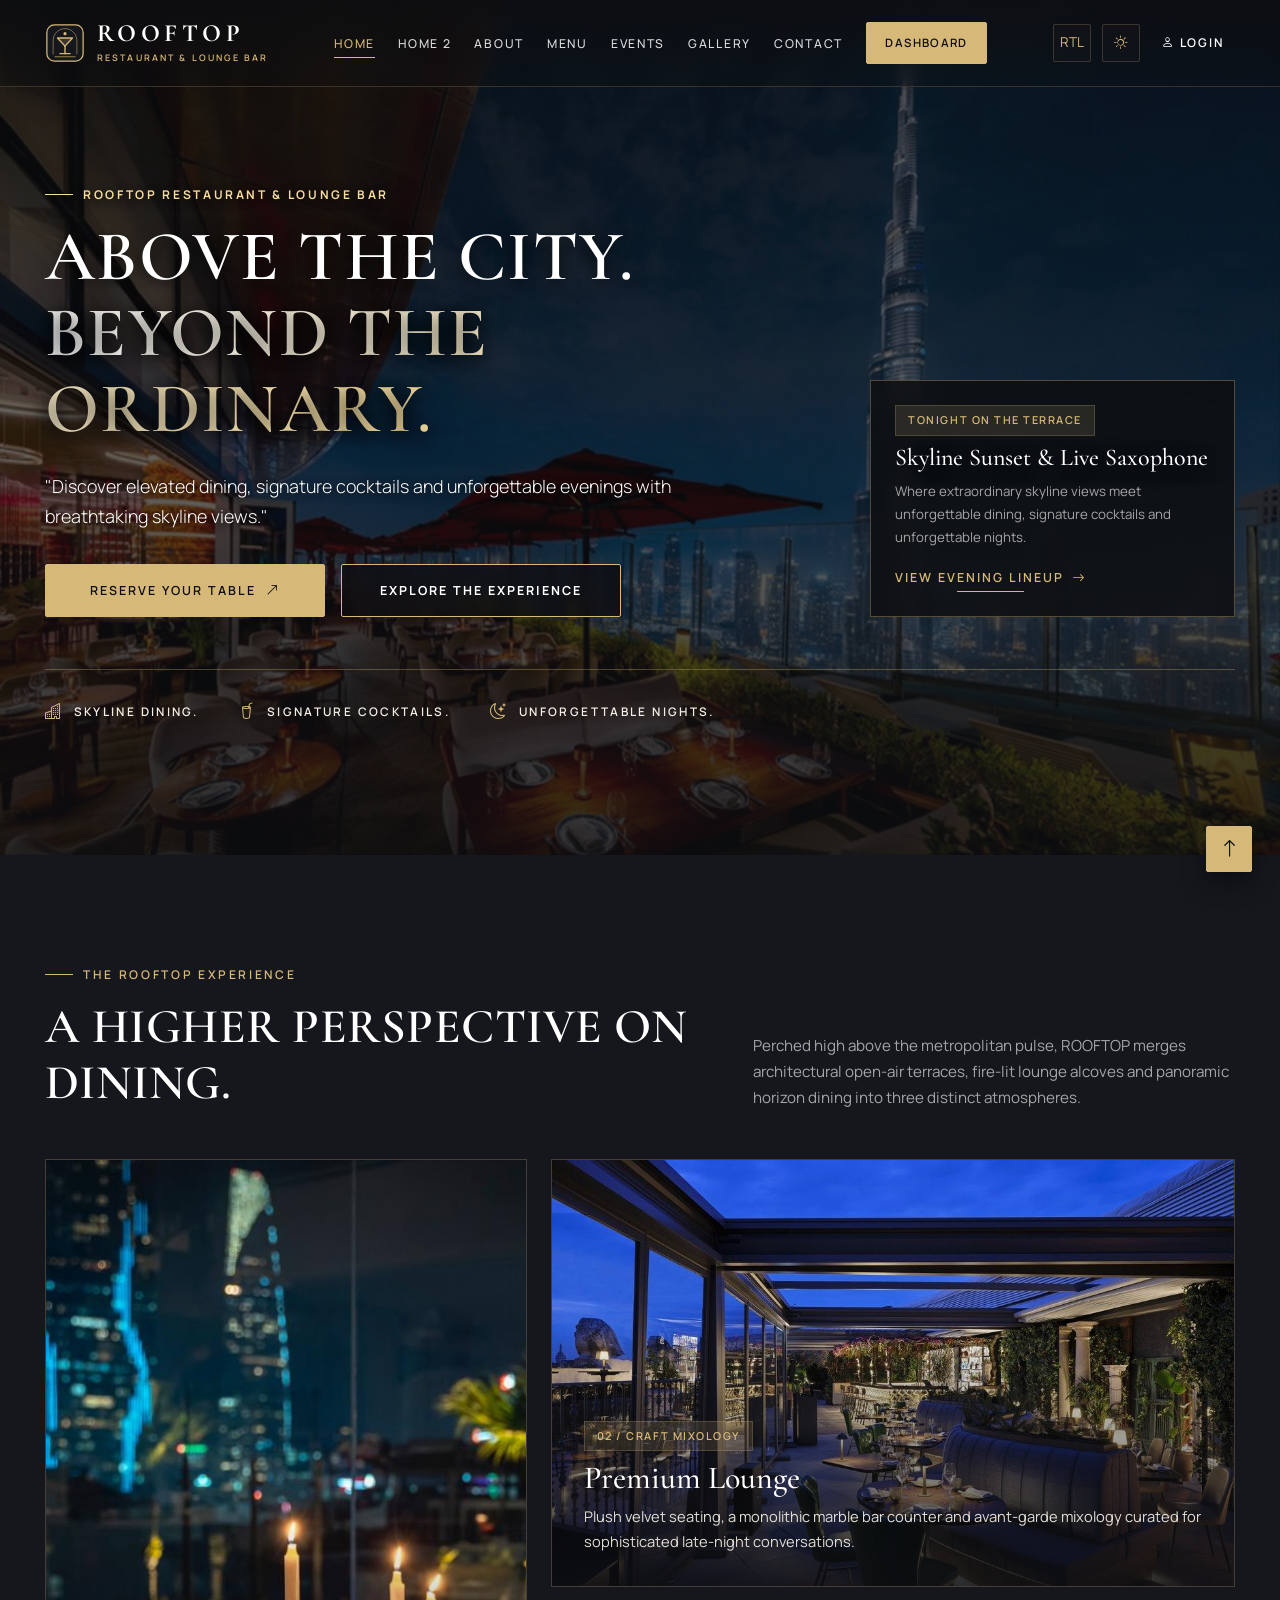
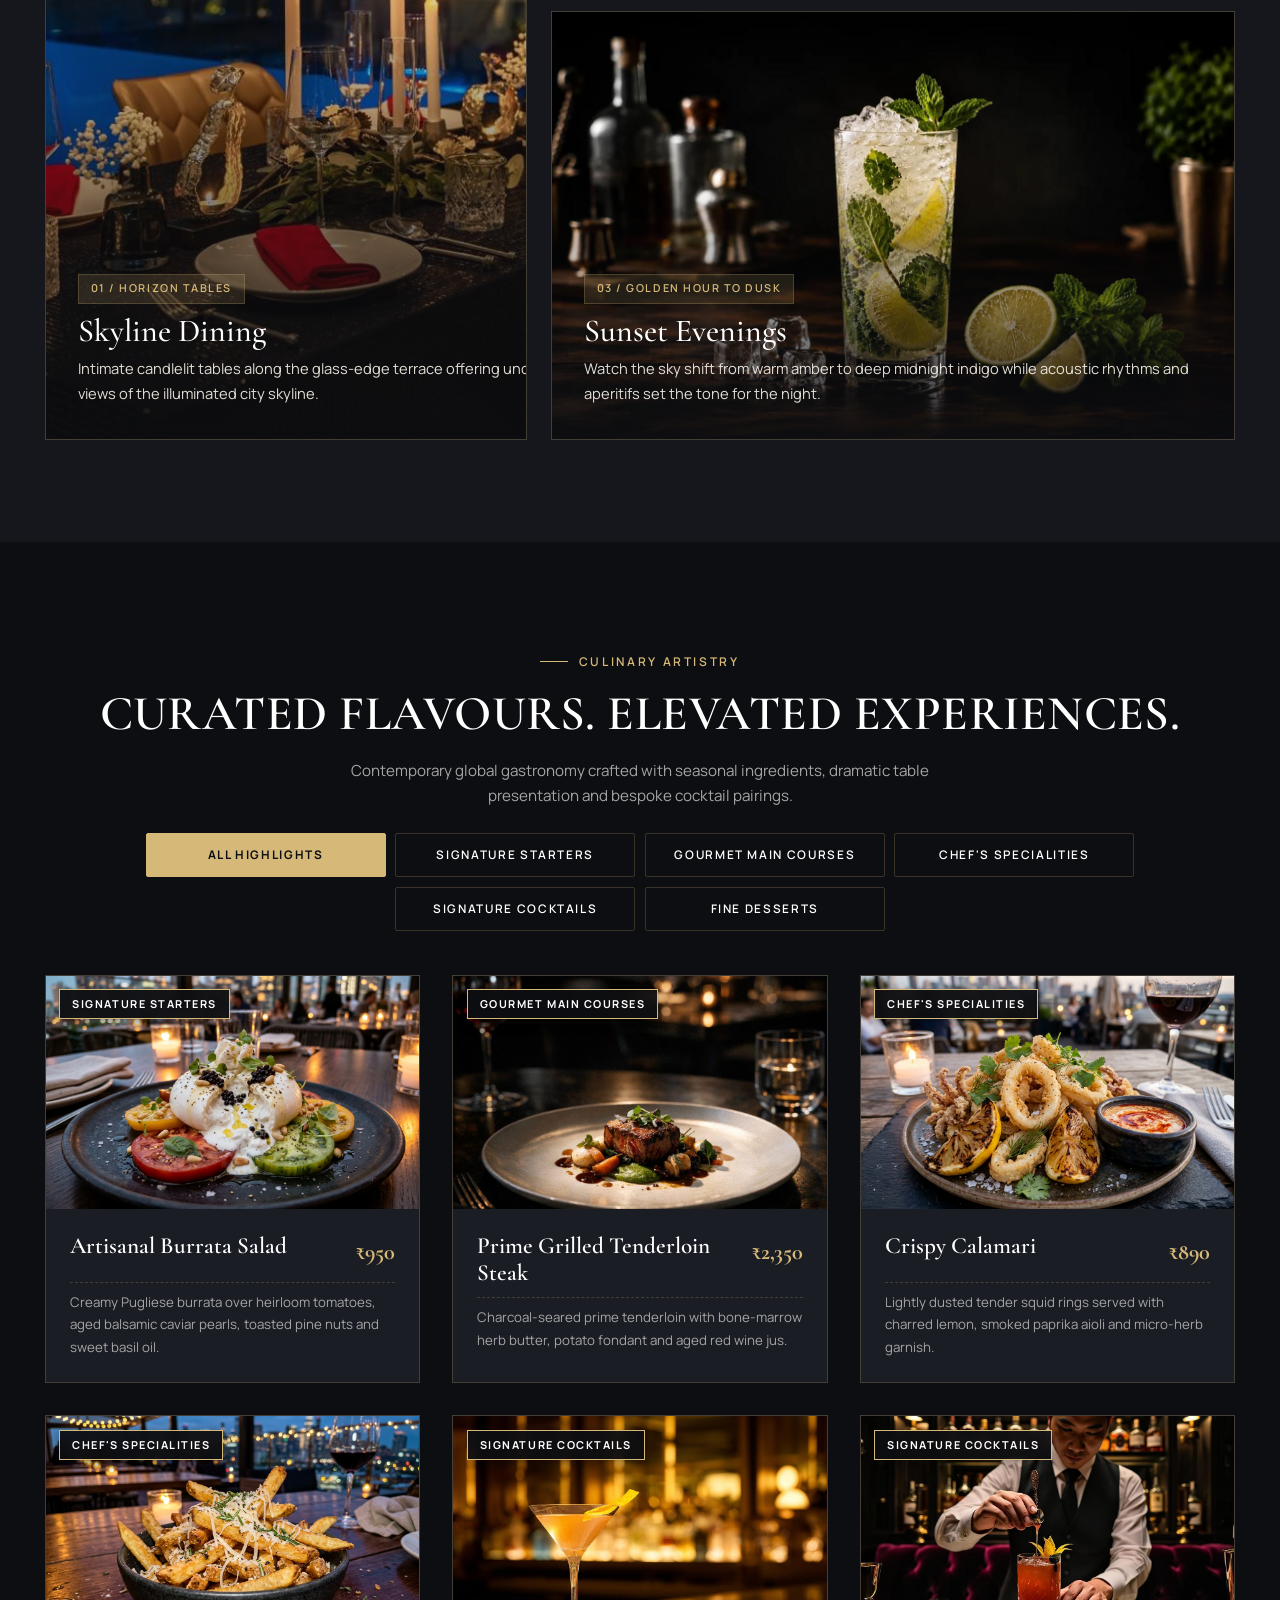
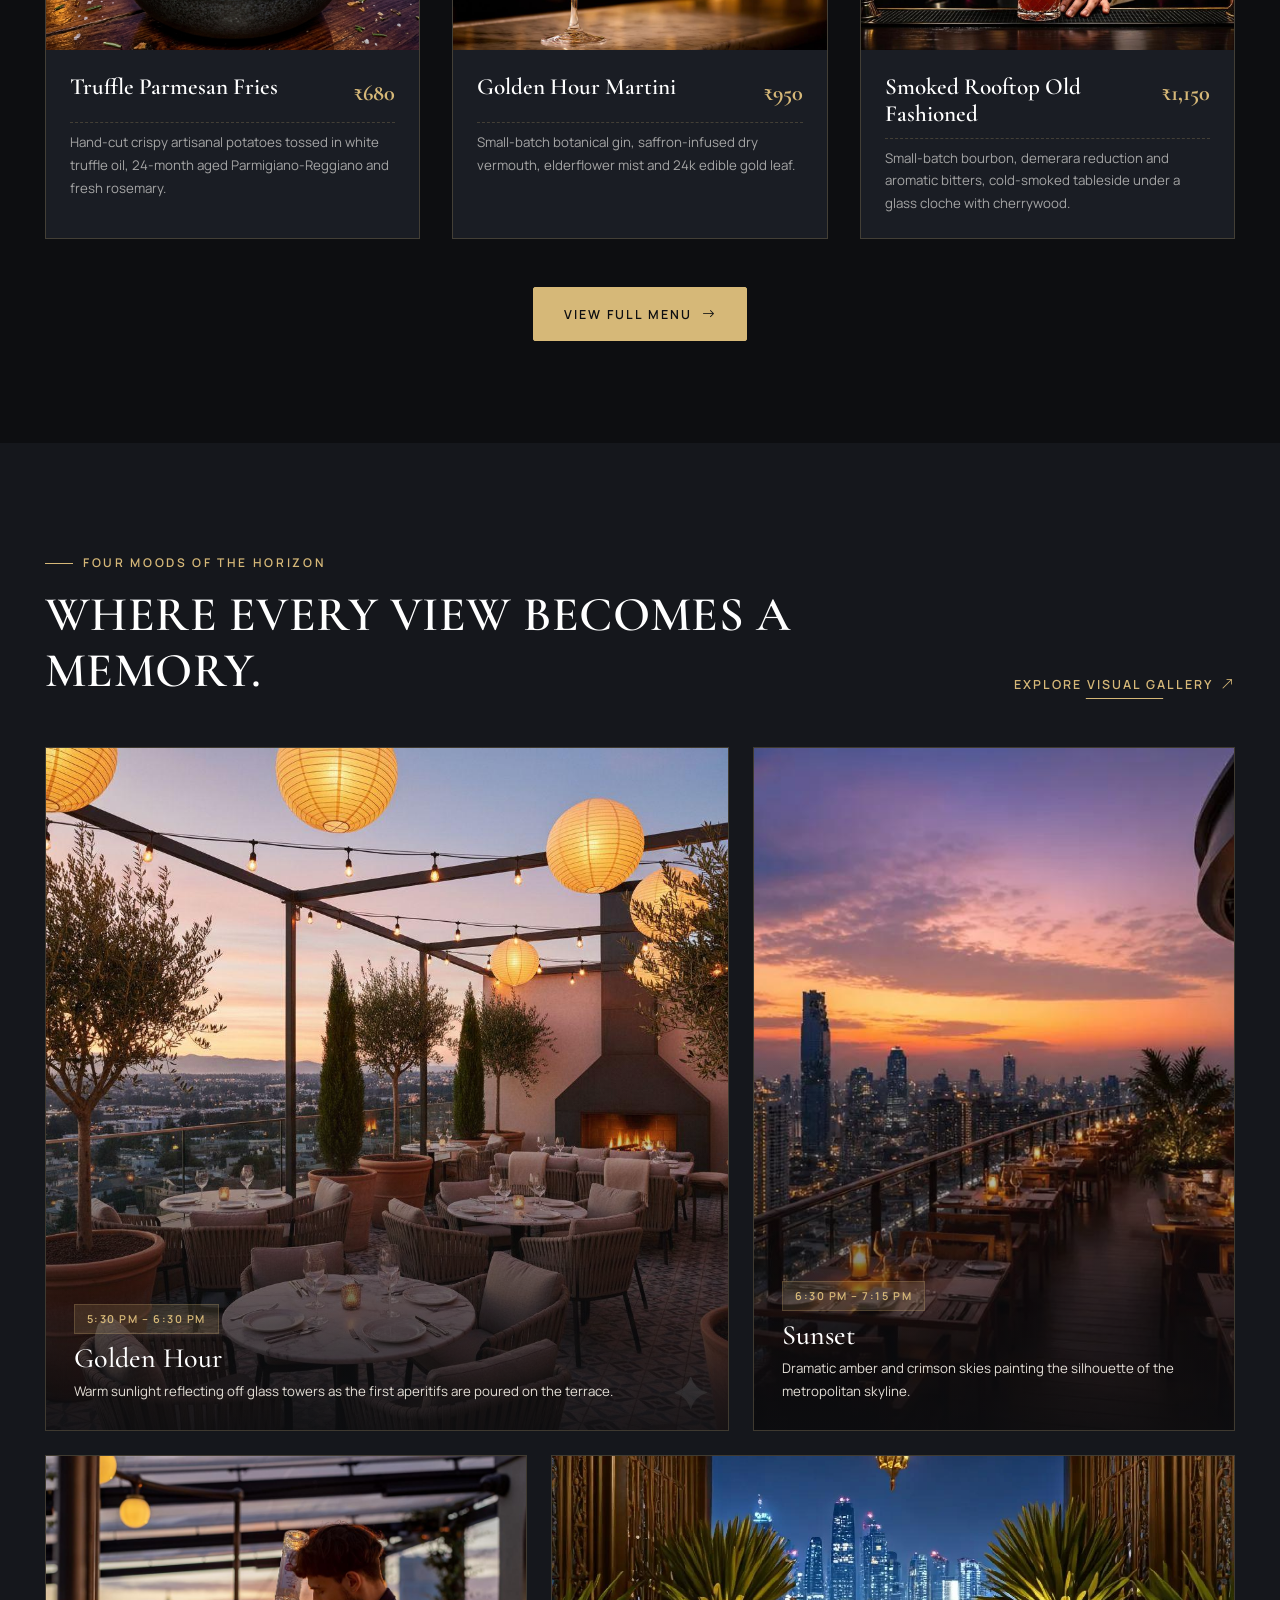
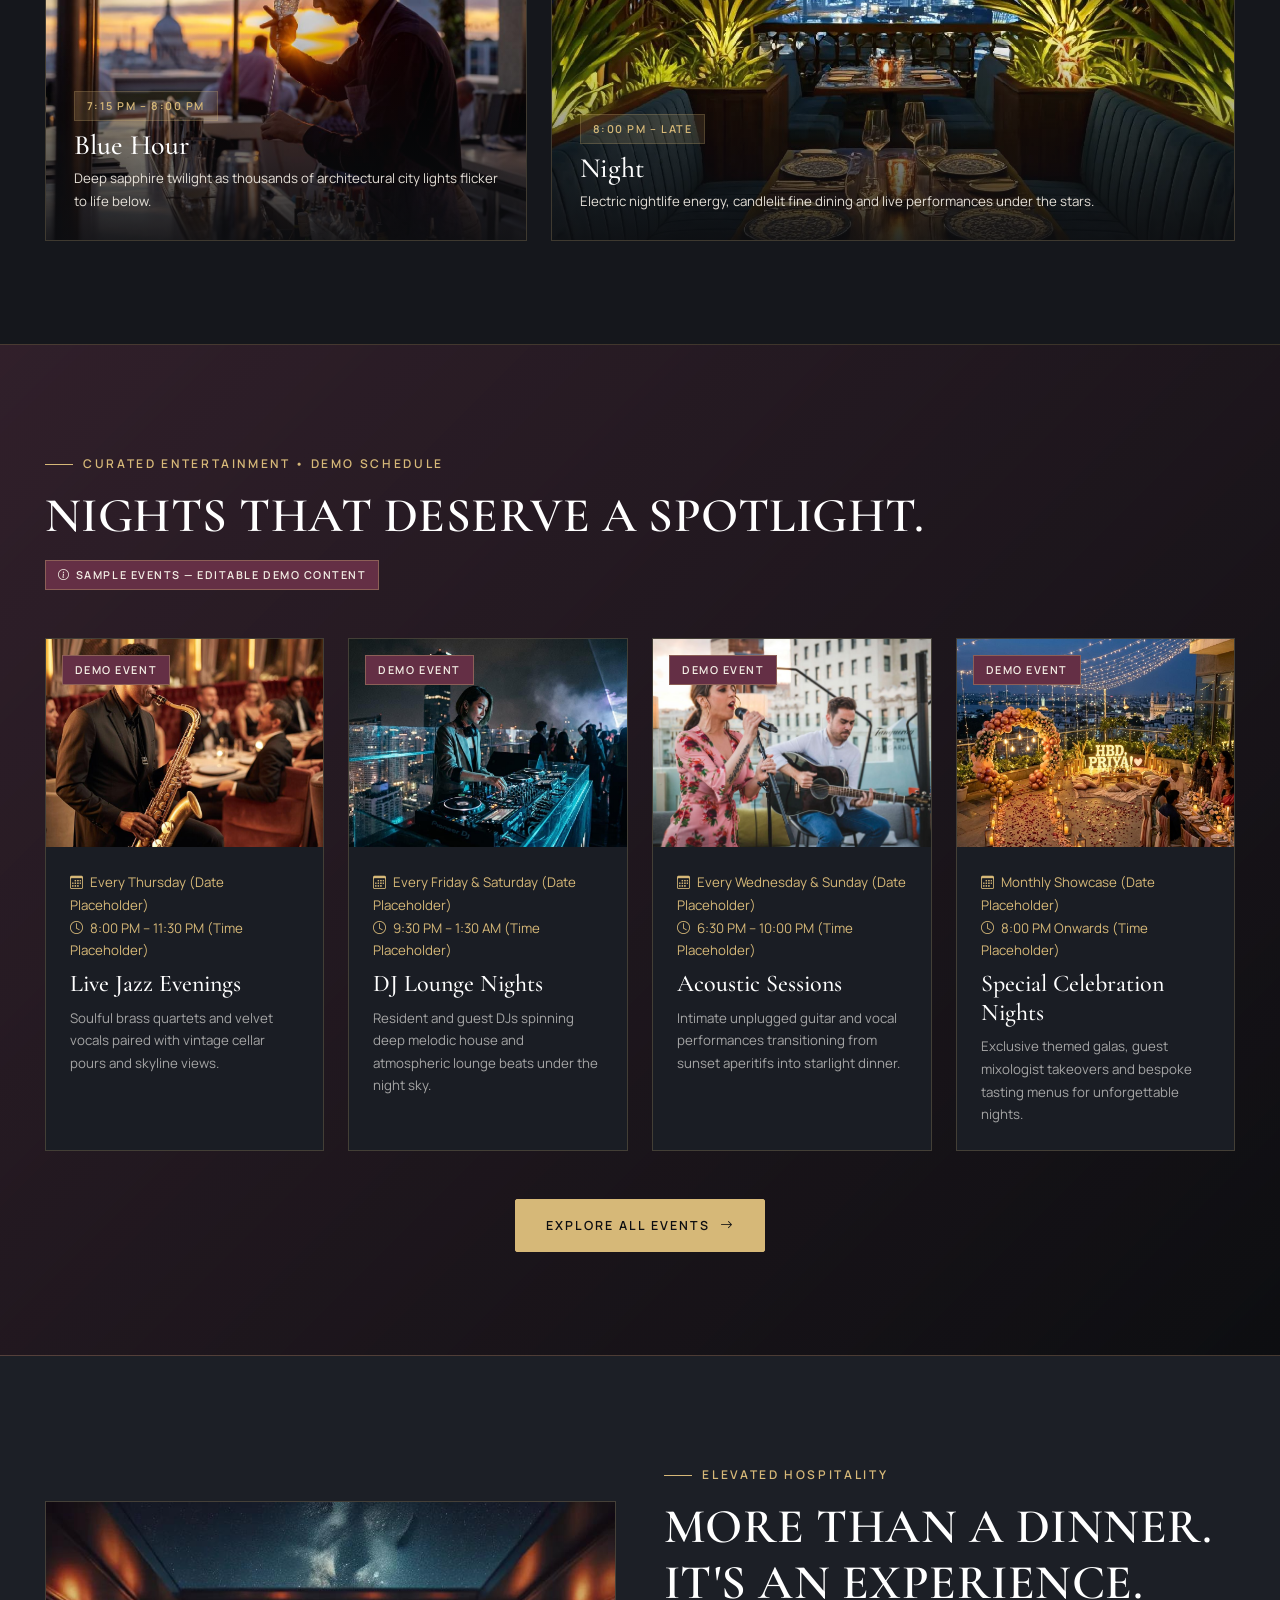
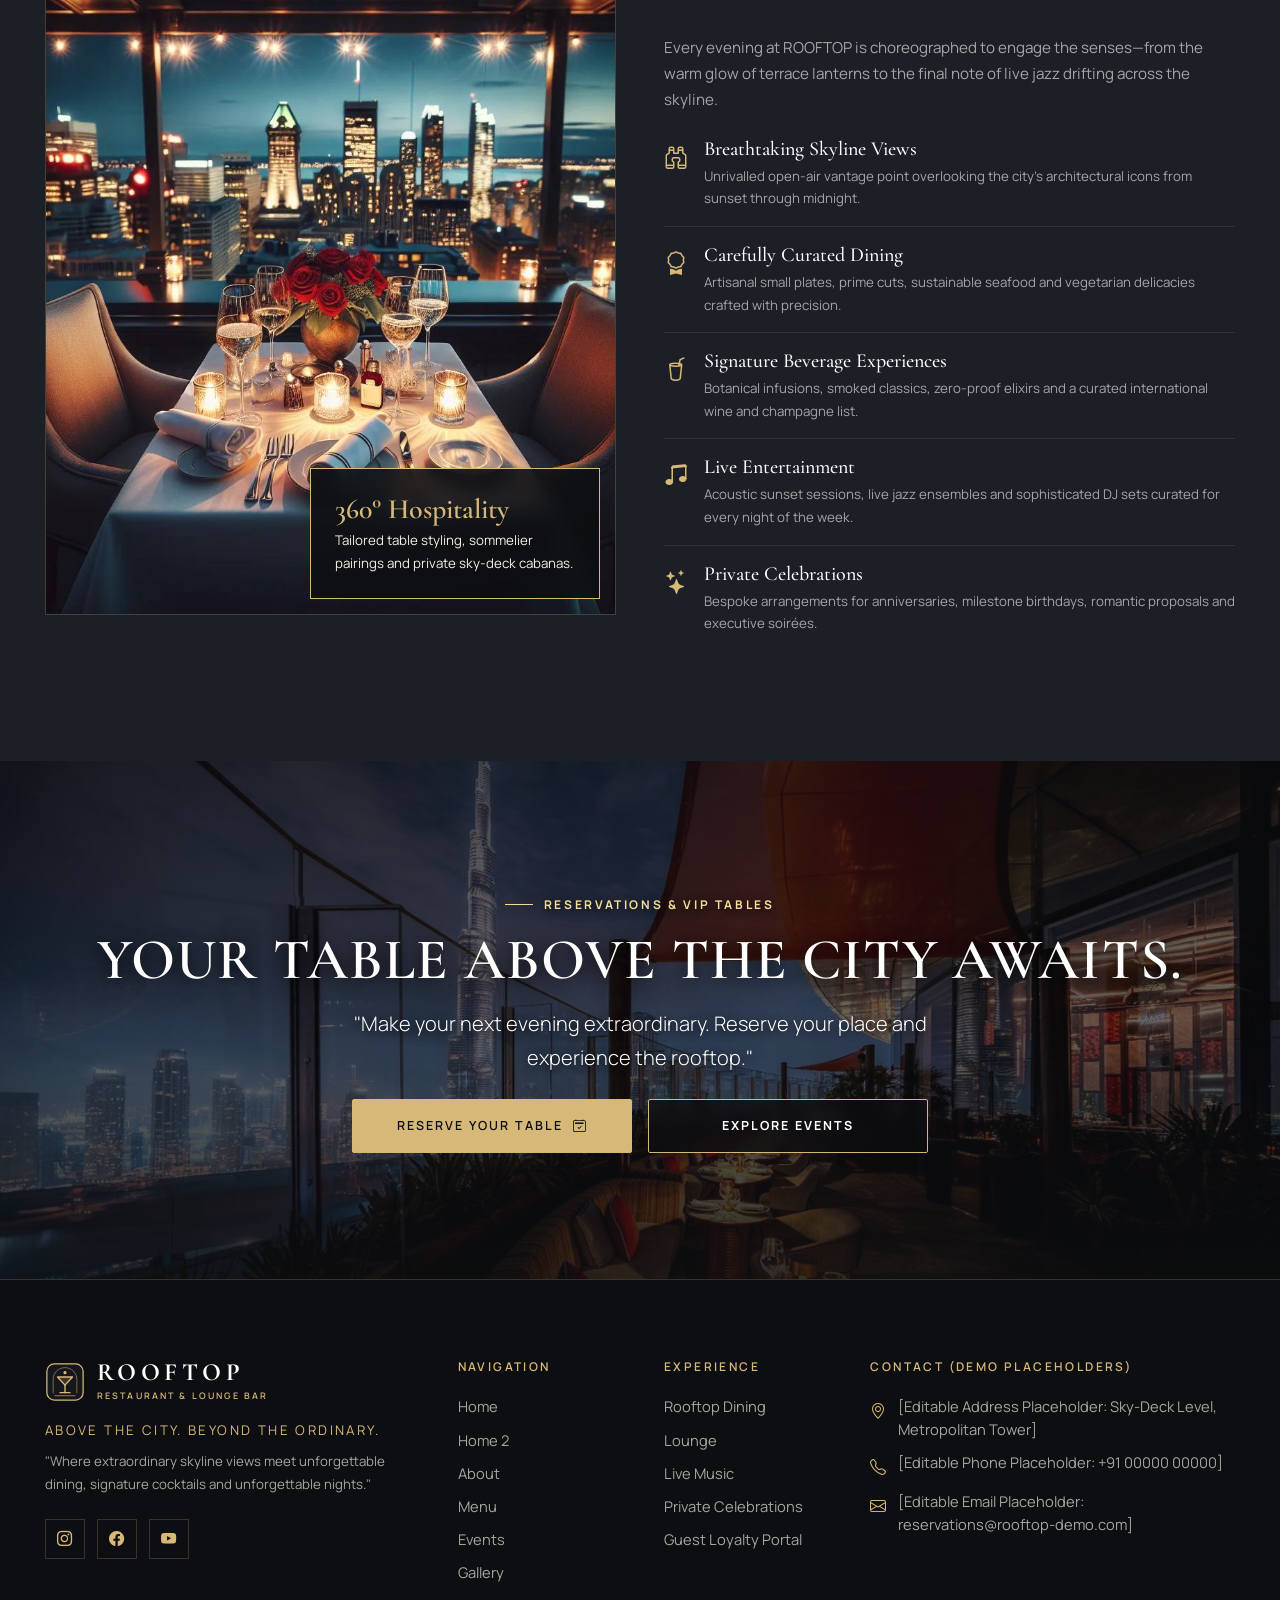
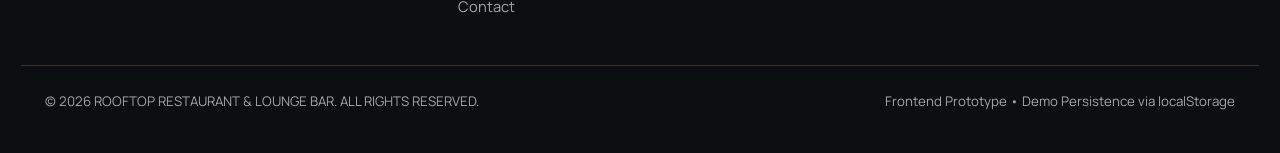
==== commit 5df9b855: "header" ====
--- a/index.html
+++ b/index.html
@@ -365,8 +365,8 @@
         <!-- CENTER: Navigation Links -->
         <ul class="nav-center">
           <li><a href="index.html" class="nav-link-rooftop active">Home</a></li>
+          <li><a href="home-2.html" class="nav-link-rooftop">Home 2</a></li>
           <li><a href="about.html" class="nav-link-rooftop">About</a></li>
-          <li><a href="home-2.html" class="nav-link-rooftop">Home 2</a></li>
           <li><a href="menu.html" class="nav-link-rooftop">Menu</a></li>
           <li><a href="events.html" class="nav-link-rooftop">Events</a></li>
           <li><a href="gallery.html" class="nav-link-rooftop">Gallery</a></li>
@@ -417,8 +417,8 @@
       </div>
       <ul class="mobile-nav-list">
         <li><a href="index.html" class="active">Home</a></li>
+        <li><a href="home-2.html">Home 2</a></li>
         <li><a href="about.html">About</a></li>
-        <li><a href="home-2.html">Home 2</a></li>
         <li><a href="menu.html">Menu</a></li>
         <li><a href="events.html">Events</a></li>
         <li><a href="gallery.html">Gallery</a></li>
@@ -1004,8 +1004,8 @@
           <h3 class="footer-heading">Navigation</h3>
           <ul class="footer-links">
             <li><a href="index.html">Home</a></li>
+            <li><a href="home-2.html">Home 2</a></li>
             <li><a href="about.html">About</a></li>
-            <li><a href="home-2.html">Home 2</a></li>
             <li><a href="menu.html">Menu</a></li>
             <li><a href="events.html">Events</a></li>
             <li><a href="gallery.html">Gallery</a></li>
